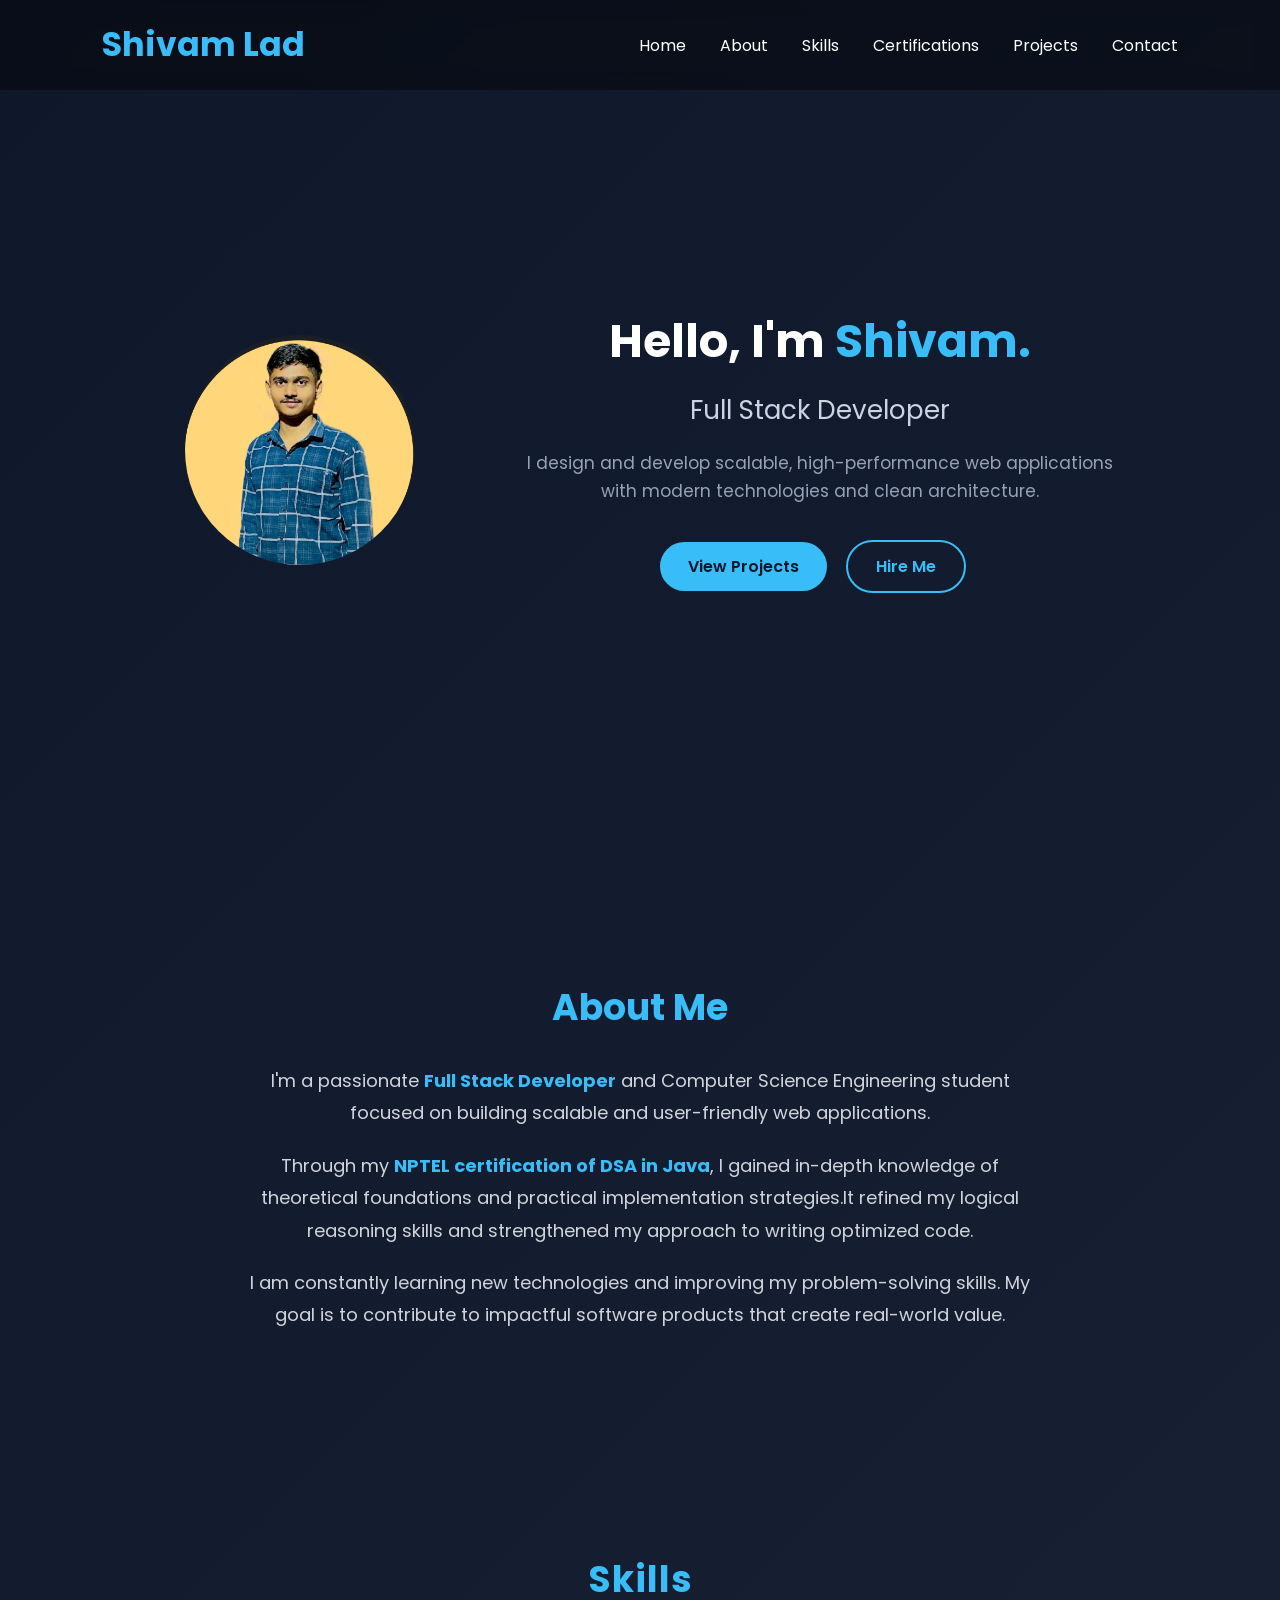
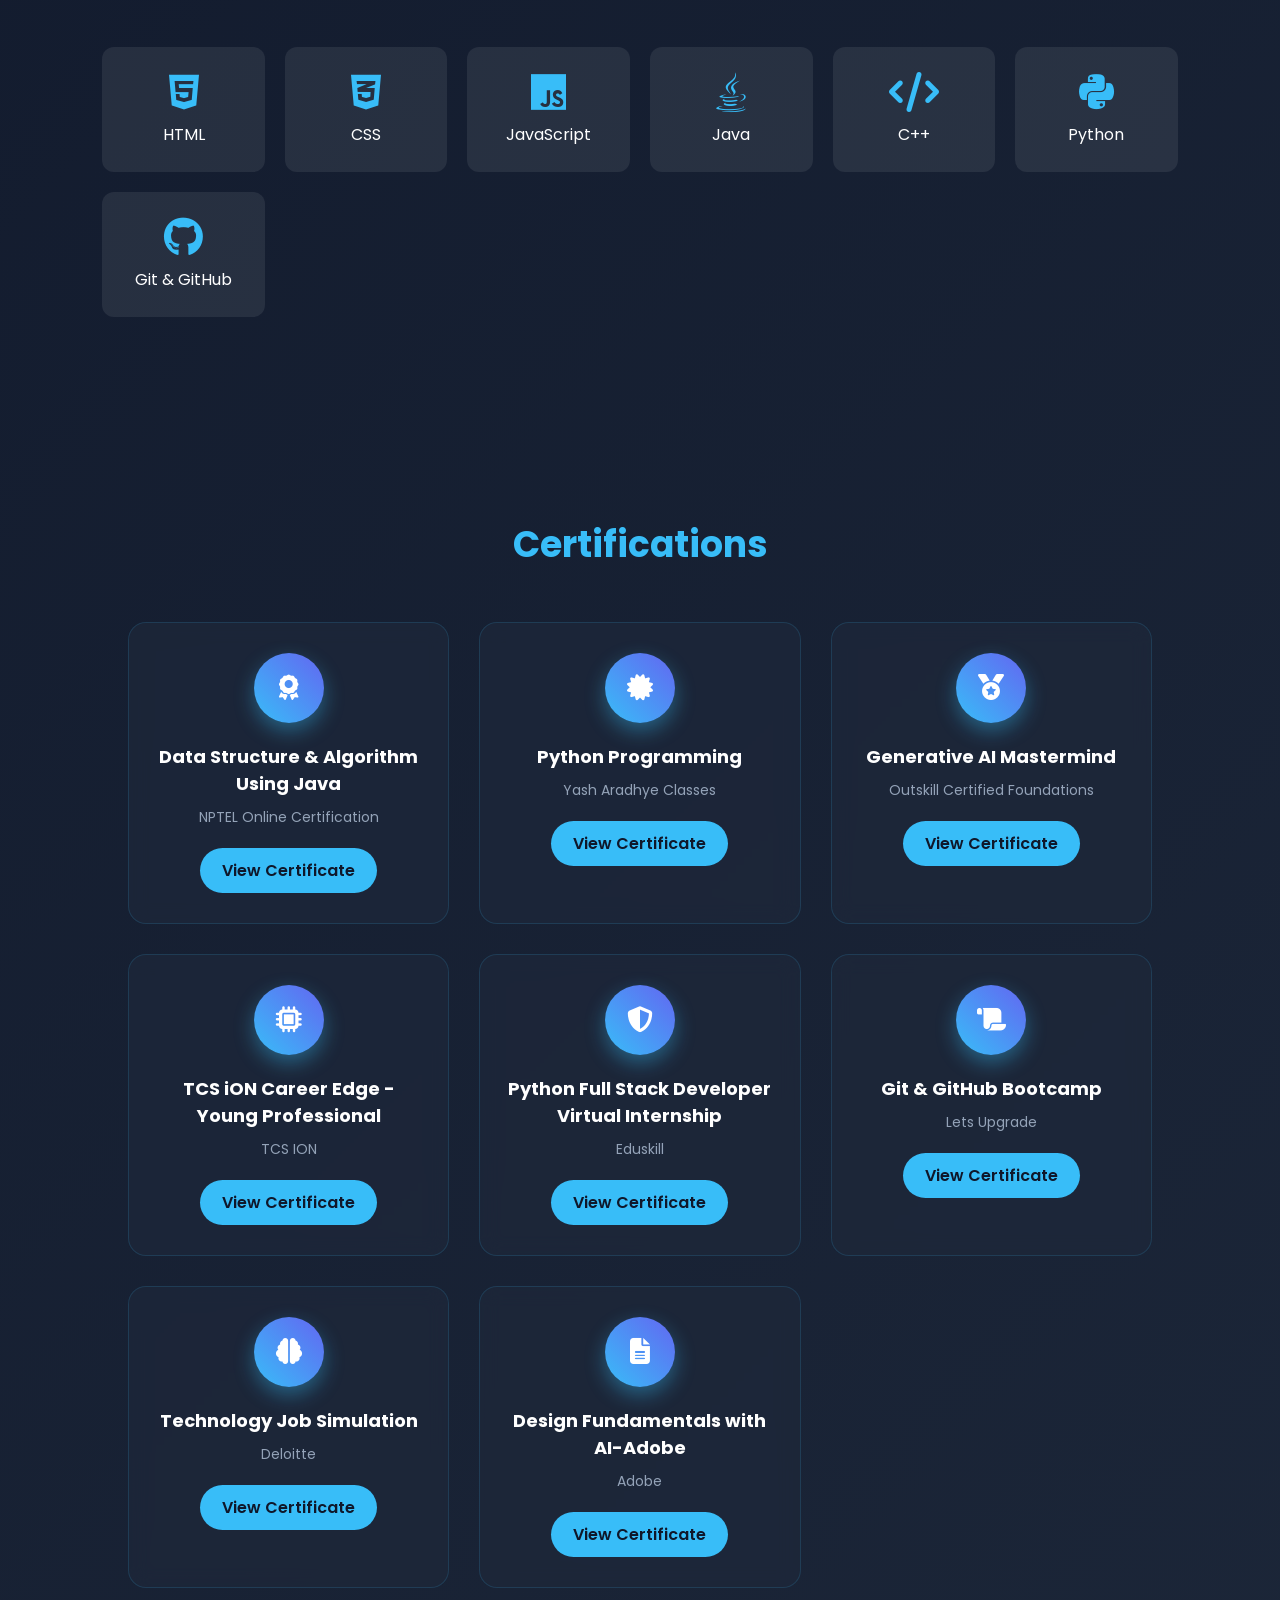
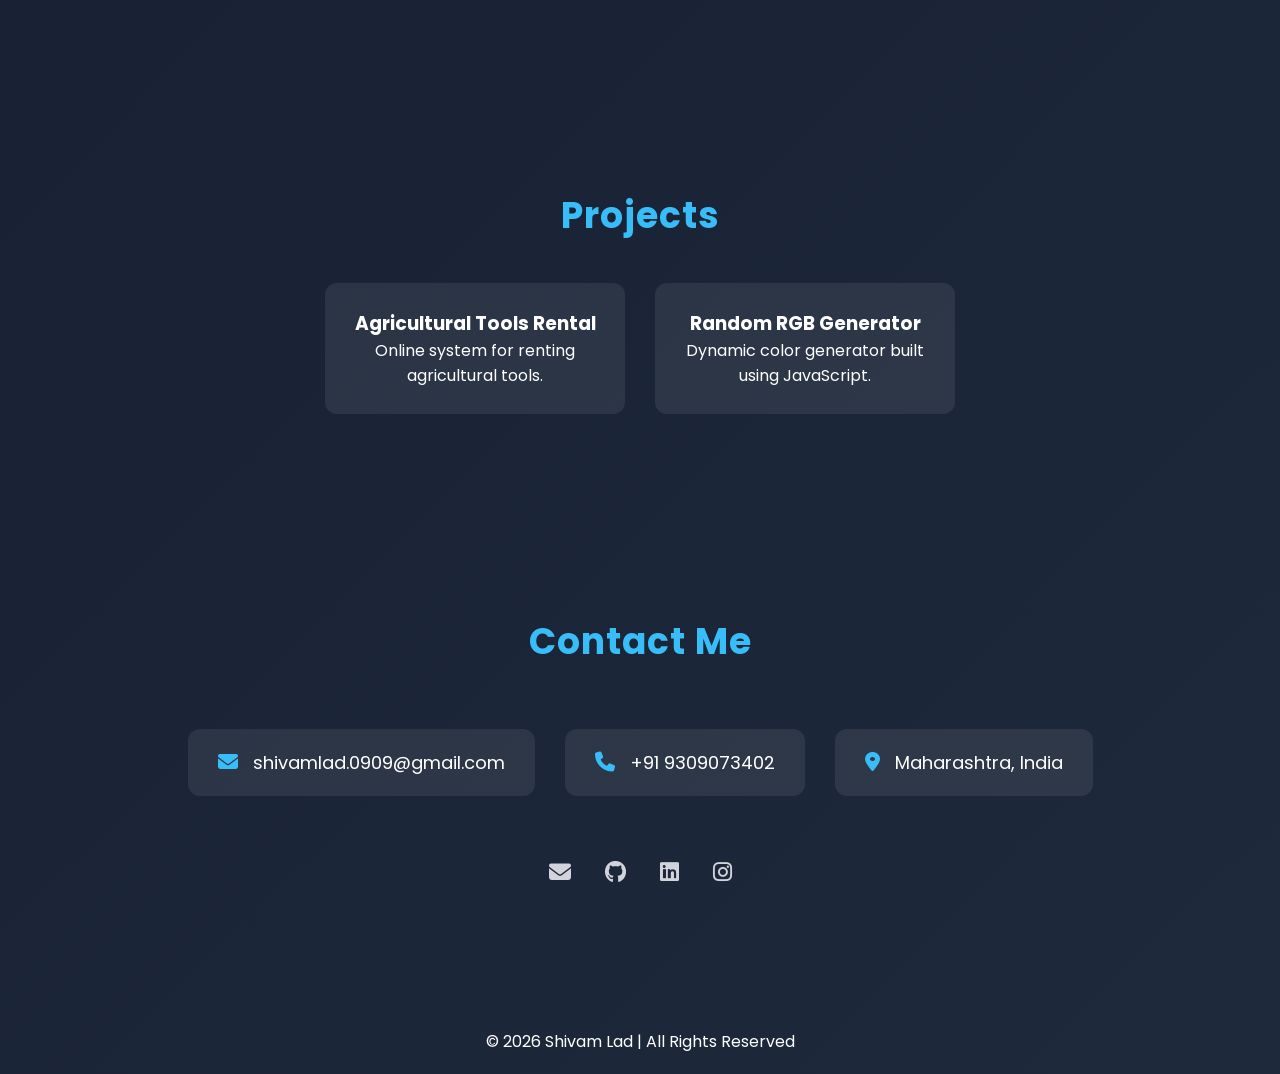
==== index.html @ 7affb445 "Initial commit" ====
<!DOCTYPE html>
<html lang="en">

<head>
    <meta charset="UTF-8">
    <meta name="viewport" content="width=device-width, initial-scale=1.0">
    <title>Shivam Lad | Portfolio</title>

    <link href="https://fonts.googleapis.com/css2?family=Poppins:wght@300;400;600;700&display=swap" rel="stylesheet">
    <link rel="stylesheet" href="https://cdnjs.cloudflare.com/ajax/libs/font-awesome/6.5.0/css/all.min.css">

    <link rel="stylesheet" href="style.css">
</head>

<body>

    <header>
        <div class="logo">
            <h2>Shivam Lad</h2>
        </div>
        <nav>
            <a href="#home">Home</a>
            <a href="#about">About</a>
            <a href="#skills">Skills</a>
            <a href="#certifications">Certifications</a>
            <a href="#projects">Projects</a>
            <a href="#contact">Contact</a>
        </nav>
    </header>

    <section id="home" class="hero">
        <div class="hero-container">
    
            <!-- Profile Image with Glow -->
            <div class="profile-wrapper">
                <div class="profile-glow"></div>
                <img src="profile.png" alt="Shivam Lad" class="profile-img">
            </div>
    
            <!-- Hero Content -->
            <div class="hero-content">
                <h1>Hello, I'm <span>Shivam.</span></h1>
                <h2>Full Stack Developer</h2>
    
                <p>
                    I design and develop scalable, high-performance web applications 
                    with modern technologies and clean architecture.
                </p>
    
                <div class="hero-buttons">
                    <a href="#projects" class="btn primary-btn">View Projects</a>
                    <a href="#contact" class="btn secondary-btn">Hire Me</a>
                </div>
            </div>
    
        </div>
    </section>
    
    

    <section id="about">
        <h2>About Me</h2>
        <div class="about-content">
            <p>
                I'm a passionate <strong>Full Stack Developer</strong> and Computer Science Engineering student 
                focused on building scalable and user-friendly web applications.
            </p>
    
            <p>
                Through my <strong>NPTEL certification of DSA in Java</strong>, I gained in-depth knowledge of theoretical foundations 
                and practical implementation strategies.It refined my logical reasoning skills and strengthened my approach to writing
                optimized code.
            </p>
    
            <p>
                I am constantly learning new technologies and improving my problem-solving skills.
                My goal is to contribute to impactful software products that create real-world value.
            </p>
        </div>
    </section>
    

    <section id="skills">
        <h2>Skills</h2>
        <div class="skills-container">
            <div class="skill"><i class="fa-brands fa-html5"></i><p>HTML</p></div>
            <div class="skill"><i class="fa-brands fa-css3-alt"></i><p>CSS</p></div>
            <div class="skill"><i class="fa-brands fa-js"></i><p>JavaScript</p></div>
            <div class="skill"><i class="fa-brands fa-java"></i><p>Java</p></div>
            <div class="skill"><i class="fa-solid fa-code"></i><p>C++</p></div>
            <div class="skill"><i class="fa-brands fa-python"></i><p>Python</p></div>
            <div class="skill"><i class="fa-brands fa-github"></i><p>Git & GitHub</p></div>
        </div>
    </section>

    <section id="certifications">
        <h2>Certifications</h2>
        <div class="cert-container">
            <div class="cert-card">
                <div class="cert-badge"><i class="fa-solid fa-award"></i></div>
                <h3>Data Structure & Algorithm Using Java</h3>
                <p>NPTEL Online Certification</p>
                <a href="https://drive.google.com/file/d/1QHMXnvVZQ4LGbUD6q4er8Naf2MX8UFVH/view?usp=drivesdk" class="view-btn">View Certificate</a>
            </div>
            <div class="cert-card">
                <div class="cert-badge"><i class="fa-solid fa-certificate"></i></div>
                <h3>Python Programming</h3>
                <p>Yash Aradhye Classes</p>
                <a href="https://drive.google.com/file/d/1DhmcYU5-3NGQQFNRcBGR-1lD0_lcbeLn/view?usp=drivesdk" class="view-btn">View Certificate</a>
            </div>
            <div class="cert-card">
                <div class="cert-badge"><i class="fa-solid fa-medal"></i></div>
                <h3>Generative AI Mastermind</h3>
                <p>Outskill Certified Foundations</p>
                <a href="https://drive.google.com/file/d/1zxTM8p_cT9Gzij1sh0hde1NgcYgFzcb7/view?usp=drivesdk" class="view-btn">View Certificate</a>
            </div>
            <div class="cert-card">
                <div class="cert-badge"><i class="fa-solid fa-microchip"></i></div>
                <h3>TCS iON Career Edge - Young Professional</h3>
                <p>TCS ION</p>
                <a href="https://drive.google.com/file/d/1zjnROnEFUOLYUT4yQsLdZ2jmYANauZoC/view?usp=drivesdk" class="view-btn">View Certificate</a>
            </div>
            <div class="cert-card">
                <div class="cert-badge"><i class="fa-solid fa-shield-halved"></i></div>
                <h3>Python Full Stack Developer Virtual Internship</h3>
                <p>Eduskill</p>
                <a href="https://drive.google.com/file/d/1FdU-g4VtbE7FSxalaDwRCckDnxq20De4/view?usp=drivesdk" class="view-btn">View Certificate</a>
            </div>

            <div class="cert-card">
                <div class="cert-badge"><i class="fa-solid fa-scroll"></i></div>
                <h3>Git & GitHub Bootcamp</h3>
                <p>Lets Upgrade</p>
                <a href="https://drive.google.com/file/d/16zImmY3hYq6UNy5cYCoW8lWhIiiNtcbC/view" class="view-btn">View Certificate</a>
            </div>

            <div class="cert-card">
                <div class="cert-badge"><i class="fa-solid fa-brain"></i></div>
                <h3>Technology Job Simulation</h3>
                <p>Deloitte</p>
                <a href="https://forage-uploads-prod.s3.amazonaws.com/completion-certificates/9PBTqmSxAf6zZTseP/udmxiyHeqYQLkTPvf_9PBTqmSxAf6zZTseP_uTSA2CemdxDFRn2eg_1752124981898_completion_certificate.pdf" class="view-btn">View Certificate</a>
            </div>

            <div class="cert-card">
                <div class="cert-badge"><i class="fa-solid fa-file-lines"></i></div>
                <h3>Design Fundamentals with AI-Adobe</h3>
                <p>Adobe</p>
                <a href="https://drive.google.com/file/d/19Eizag6QE17hX5Q6ssM1-vZcXwmrc7K0/view" class="view-btn">View Certificate</a>
            </div>
        </div>
    </section>

    <section id="projects">
        <h2>Projects</h2>
    
        <div class="project-container">
    
            <a href="agriculture-project.html" class="project-badge">
                <div class="project-card">
                    <h3>Agricultural Tools Rental</h3>
                    <p>Online system for renting agricultural tools.</p>
                </div>
            </a>
    
            <a href="rgb-project.html" class="project-badge">
                <div class="project-card">
                    <h3>Random RGB Generator</h3>
                    <p>Dynamic color generator built using JavaScript.</p>
                </div>
            </a>
    
        </div>
    </section>
    

    <section id="contact">
        <h2>Contact Me</h2>
        <div class="contact-box">
            <div><i class="fa-solid fa-envelope"></i> shivamlad.0909@gmail.com</div>
            <div><i class="fa-solid fa-phone"></i> +91 9309073402</div>
            <div><i class="fa-solid fa-location-dot"></i> Maharashtra, India</div>
        </div>
        <div class="contact-social">
            <a href="https://mail.google.com/mail/?view=cm&fs=1&to=shivamlad@gmail.com" target="_blank"><i class="fa-solid fa-envelope"></i></a>
            <a href="https://github.com/Shivamlad5457" target="_blank"><i class="fa-brands fa-github"></i></a>
            <a href="https://www.linkedin.com/in/shivam-lad-998b972ba/" target="_blank"><i class="fa-brands fa-linkedin"></i></a>
            <a href="#"><i class="fa-brands fa-instagram"></i></a>
        </div>
    </section>

    <footer>
        © 2026 Shivam Lad | All Rights Reserved
    </footer>

</body>
</html>
---- style.css ----
*{
margin:0;
padding:0;
box-sizing:border-box;
font-family:'Poppins',sans-serif;
scroll-behavior:smooth;
}

body{
background:linear-gradient(135deg,#0f172a,#1e293b);
color:white;
}

/* Navbar */
header{
position:fixed;
width:100%;
display:flex;
justify-content:space-between;
align-items:center;
padding:20px 8%;
background:rgba(0,0,0,0.4);
backdrop-filter:blur(10px);
z-index:1000;
}

.logo{
color:#38bdf8;
font-weight:700;
font-size:22px;
}

header nav a{
color:white;
text-decoration:none;
margin-left:30px;
position:relative;
transition:0.3s;
}

header nav a::after{
content:'';
position:absolute;
width:0%;
height:2px;
background:#38bdf8;
left:0;
bottom:-5px;
transition:0.4s;
}

header nav a:hover::after{
width:100%;
}

/* Sections */
section{
padding:120px 8%;
text-align:center;
}



/* ================= HERO SECTION ================= */

.hero {
    min-height: 100vh;
    //background: linear-gradient(135deg, #0f172a, #1e293b);
    display: flex;
    align-items: center;
    justify-content: center;
    padding: 0 10%;
}

.hero-container {
    display: flex;
    align-items: center;
    justify-content: space-between;
    gap: 80px;
    flex-wrap: wrap;
}

/* ================= PROFILE IMAGE PREMIUM ================= */

.profile-wrapper {
    position: relative;
    width: 280px;
    height: 280px;
    display: flex;
    align-items: center;
    justify-content: center;
    animation: floatImage 5s ease-in-out infinite;
}

/* Profile Image */
.profile-img {
    width: 230px;
    height: 230px;
    border-radius: 50%;
    object-fit: cover;
    z-index: 2;
    //border: 6px solid #0f172a;
    //box-shadow: 0 15px 40px rgba(0, 0, 0, 0.5);
    transition: 0.4s ease;
}

/* Hover Zoom Effect */
.profile-img:hover {
    transform: scale(1.08);
}

/* Rotating Gradient Ring */
.profile-glow {
    position: absolute;
    width: 280px;
    height: 280px;
    border-radius: 50%;
    //background: linear-gradient(
        45deg,
        #38bdf8,
        #6366f1,
        #0ea5e9,
        #38bdf8
    );
    background-size: 400% 400%;
    animation: rotateGlow 6s linear infinite, pulseGlow 3s ease-in-out infinite;
    filter: blur(18px);
    z-index: 1;
}

/* Floating Animation */
@keyframes floatImage {
    0% {
        transform: translateY(0px);
    }
    50% {
        transform: translateY(-18px);
    }
    100% {
        transform: translateY(0px);
    }
}

/* Rotating Glow */
@keyframes rotateGlow {
    0% {
        transform: rotate(0deg);
    }
    100% {
        transform: rotate(360deg);
    }
}

/* Glow Pulse Effect */
@keyframes pulseGlow {
    0%, 100% {
        opacity: 0.8;
        filter: blur(18px);
    }
    50% {
        opacity: 1;
        filter: blur(25px);
    }
}

/* Rotation Animation */
@keyframes rotateGlow {
    0% { transform: rotate(0deg); }
    100% { transform: rotate(360deg); }
}

/* ================= HERO TEXT ================= */

.hero-content {
    max-width: 600px;
}

.hero h1 {
    font-size: 46px;
    margin-bottom: 15px;
}

.hero h1 span {
    color: #38bdf8;
}

.hero h2 {
    font-size: 26px;
    font-weight: 400;
    margin-bottom: 20px;
    color: #cbd5e1;
}

.hero p {
    font-size: 17px;
    margin-bottom: 35px;
    color: #94a3b8;
    line-height: 1.6;
}

/* ================= BUTTONS ================= */

.btn {
    padding: 12px 28px;
    border-radius: 30px;
    text-decoration: none;
    font-weight: 600;
    margin-right: 15px;
    transition: 0.3s ease;
    display: inline-block;
}

.primary-btn {
    background: #38bdf8;
    color: #0f172a;
}

.primary-btn:hover {
    background: #0ea5e9;
    transform: translateY(-5px);
}

.secondary-btn {
    border: 2px solid #38bdf8;
    color: #38bdf8;
}

.secondary-btn:hover {
    background: #38bdf8;
    color: #0f172a;
    transform: translateY(-5px);
}

/* ================= RESPONSIVE ================= */

@media (max-width: 900px) {
    .hero-container {
        flex-direction: column;
        text-align: center;
    }

    .hero-buttons {
        display: flex;
        justify-content: center;
        flex-wrap: wrap;
        gap: 15px;
    }
}



/* Social Icons */
.social-icons{
margin-top:20px;
}

.social-icons a{
display:inline-flex;
justify-content:center;
align-items:center;
width:45px;
height:45px;
border-radius:50%;
background:rgba(255,255,255,0.08);
margin:0 8px;
font-size:20px;
color:white;
transition:0.4s;
}

.social-icons a:hover{
background:#38bdf8;
color:black;
transform:translateY(-8px) scale(1.1);
box-shadow:10 10 25px black;
}

/* Skills */
.skills-container{
display:grid;
grid-template-columns:repeat(auto-fit,minmax(150px,1fr));
gap:20px;
margin-top:40px;
}

.skill{
padding:25px;
background:rgba(255,255,255,0.08);
border-radius:12px;
transition:0.4s;
display:flex;
flex-direction:column;
align-items:center;
gap:10px;
}

.skill i{
font-size:40px;
color:#38bdf8;
transition:0.4s;
}

.skill:hover{
background:#38bdf8;
color:black;
transform:translateY(-8px);
box-shadow:0 0 20px #38bdf8;
}

#skills h2 {
    font-size: 36px;
    margin-bottom: 40px;
    color: #38bdf8;
    letter-spacing: 1px;
}

.skill:hover i{
color:black;
}

/* ================= CERTIFICATIONS SECTION ================= */

#certifications {
    padding: 80px 10%;
    //background: linear-gradient(135deg, #0f172a, #1e293b);
    text-align: center;
}

#certifications h2 {
    font-size: 36px;
    margin-bottom: 50px;
    color: #38bdf8;
}

/* Container Grid */
.cert-container {
    display: grid;
    grid-template-columns: repeat(auto-fit, minmax(280px, 1fr));
    gap: 30px;
}

/* Certificate Card */
.cert-card {
    background: rgba(30, 41, 59, 0.7);
    padding: 30px 25px;
    border-radius: 18px;
    backdrop-filter: blur(10px);
    border: 1px solid rgba(56, 189, 248, 0.15);
    transition: 0.4s ease;
    position: relative;
    overflow: hidden;
}

/* Hover Effect */
.cert-card:hover {
    transform: translateY(-12px);
    box-shadow: 0 20px 40px rgba(56, 189, 248, 0.25);
    //border-color: #38bdf8;
}

/* Badge Icon */
.cert-badge {
    width: 70px;
    height: 70px;
    margin: 0 auto 20px auto;
    border-radius: 50%;
    background: linear-gradient(45deg, #38bdf8, #6366f1);
    display: flex;
    align-items: center;
    justify-content: center;
    font-size: 26px;
    color: white;
    box-shadow: 0 8px 20px rgba(56, 189, 248, 0.4);
}

/* Title */
.cert-card h3 {
    font-size: 18px;
    margin-bottom: 10px;
    color: #ffffff;
}

/* Subtitle */
.cert-card p {
    font-size: 14px;
    color: #94a3b8;
    margin-bottom: 20px;
}

/* View Button */
.view-btn {
    display: inline-block;
    padding: 10px 22px;
    border-radius: 25px;
    background: #38bdf8;
    color: #0f172a;
    text-decoration: none;
    font-weight: 600;
    transition: 0.3s ease;
}

/* Button Hover */
.view-btn:hover {
    background: #0ea5e9;
    transform: scale(1.08);
}

/* Responsive */
@media (max-width: 600px) {
    #certifications {
        padding: 60px 5%;
    }
}







/* Projects */
.project-container{
display:grid;
grid-template-columns:repeat(auto-fit,minmax(250px,1fr));
gap:30px;
margin-top:40px;
}

.project-link{
text-decoration:none;
color:inherit;
cursor:pointer;
display:block;
}

#projects h2 {
    font-size: 36px;
    margin-bottom: 40px;
    color: #38bdf8;
    letter-spacing: 1px;
}

.project-card{
padding:25px;
background:rgba(255,255,255,0.08);
border-radius:15px;
transition:0.4s ease;
}

.project-link:hover .project-card{
transform:translateY(-12px) scale(1.03);
box-shadow:0 0 35px #38bdf8;
}










/* PROJECT BADGES */
.project-container {
    display: flex;
    gap: 30px;
    flex-wrap: wrap;
    justify-content: center;
}

.project-badge {
    text-decoration: none;
    color: inherit;
    cursor: pointer;
}

.project-card {
    //background: #1a1a1a;
    padding: 25px;
    border-radius: 12px;
    width: 300px;
    transition: 0.3s ease;
    border: 1px solid transparent;
}

/* Hover Effect */
.project-card:hover {
    transform: translateY(-10px);
    border: 1px solid #00adb5;
    box-shadow: 0 10px 25px rgba(0, 173, 181, 0.3);
}





#about {
   // background: #111827;
    padding: 80px 10%;
    text-align: center;
}

#about h2 {
    font-size: 36px;
    margin-bottom: 30px;
    color: #38bdf8;
}

.about-content {
    max-width: 800px;
    margin: auto;
}

.about-content p {
    font-size: 18px;
    line-height: 1.8;
    margin-bottom: 20px;
    color: #d1d5db;
}

.about-content strong {
    color: #38bdf8;
}





/* ================= CONTACT SECTION ================= */

#contact {
   // background: #0f172a;
    padding: 80px 10%;
    text-align: center;
}

#contact h2 {
    font-size: 36px;
    margin-bottom: 40px;
    color: #38bdf8;
    letter-spacing: 1px;
}

/* Contact Info Box */
/* .contact-box {
    max-width: 600px;
    margin: auto;
    background: #1e293b;
    padding: 30px;
    border-radius: 15px;
    box-shadow: 0 0 25px rgba(56, 189, 248, 0.15);
} */

.contact-box div {
    font-size: 18px;
   // color: #d1d5db;
    margin: 20px 0;
    display: flex;
    align-items: center;
    justify-content: center;
    gap: 15px;
    transition: 0.3s ease;
    //cursor: pointer;
}

/* Hover effect on each contact item
.contact-box div:hover {
    //color: #38bdf8;
    transform: translateX(8px);
} */

/* Icons inside contact */
.contact-box i {
    font-size: 20px;
    color: #38bdf8;
}

/* Social Icons Section */
.contact-social {
    margin-top: 40px;
}

.contact-social a {
    color: #d1d5db;
    font-size: 22px;
    margin: 0 15px;
    display: inline-block;
    transition: 0.3s ease;
}

/* Social hover effect */
.contact-social a:hover {
    color: #38bdf8;
    transform: translateY(-6px) scale(1.2);
}


/* Contact */
.contact-box{
    display:flex;
    justify-content:center;
    gap:30px;
    flex-wrap:wrap;
    margin-top:40px;
    }
    
    .contact-box div{
    background:rgba(255,255,255,0.08);
    padding:20px 30px;
    border-radius:12px;
    transition:0.4s;
    }
    
    .contact-box div:hover{
    //background:#38bdf8;
    //color:black;
    transform:translateY(-8px);
    box-shadow:0 0 20px #38bdf8;
    }
    
    footer{
    padding:20px;
    text-align:center;
    margin-top:40px;
    }
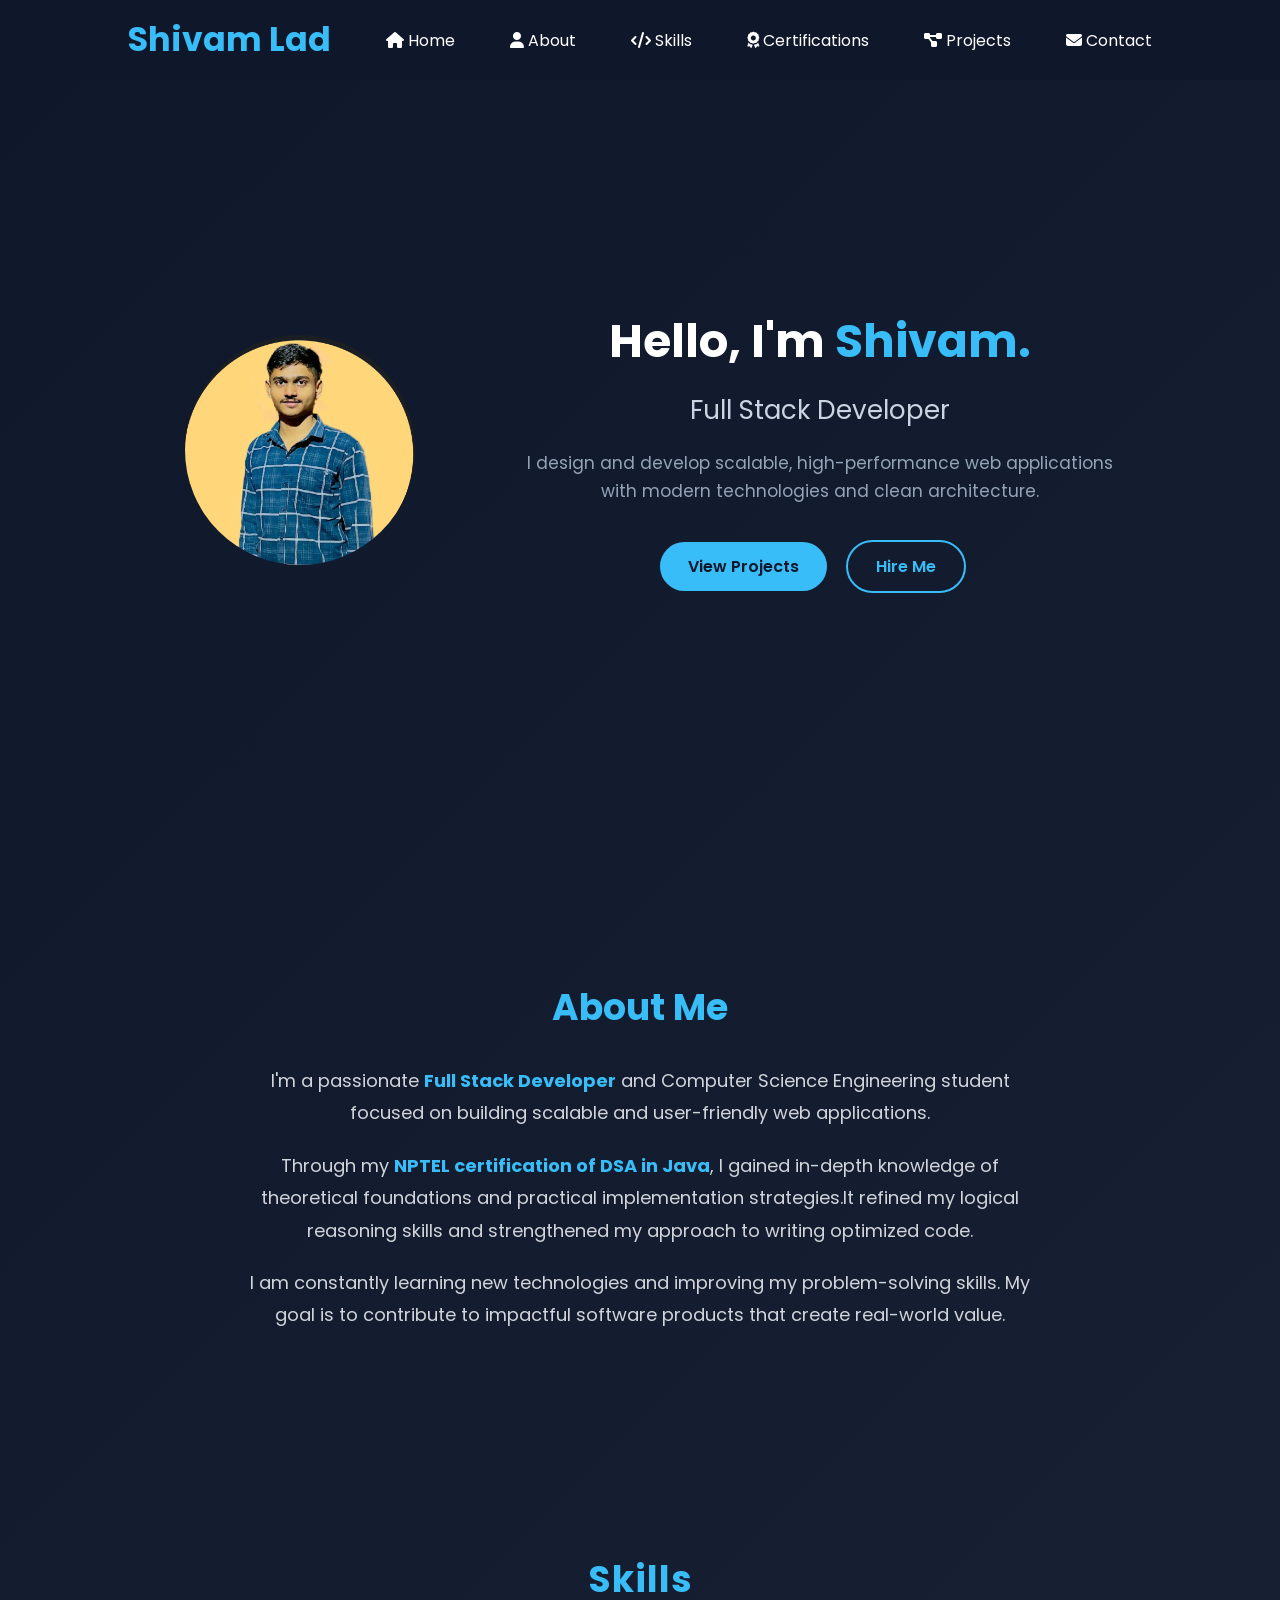
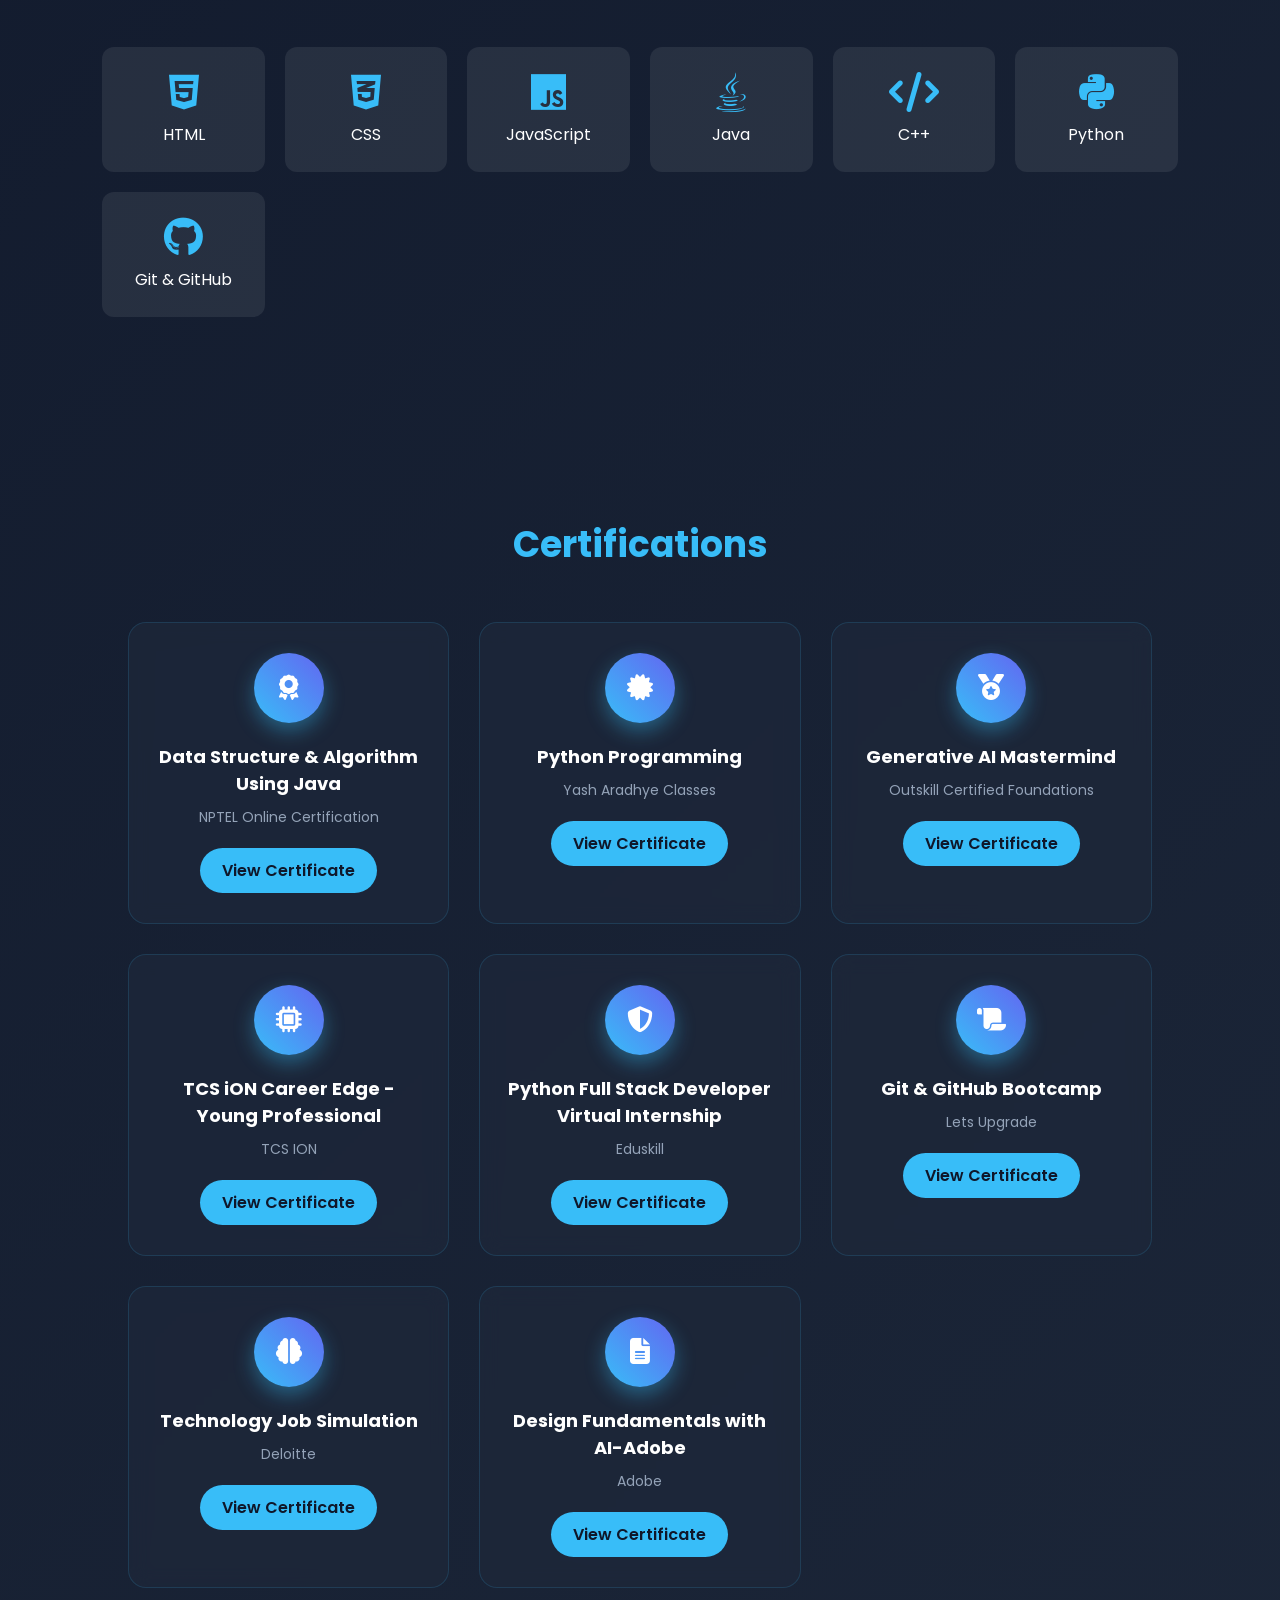
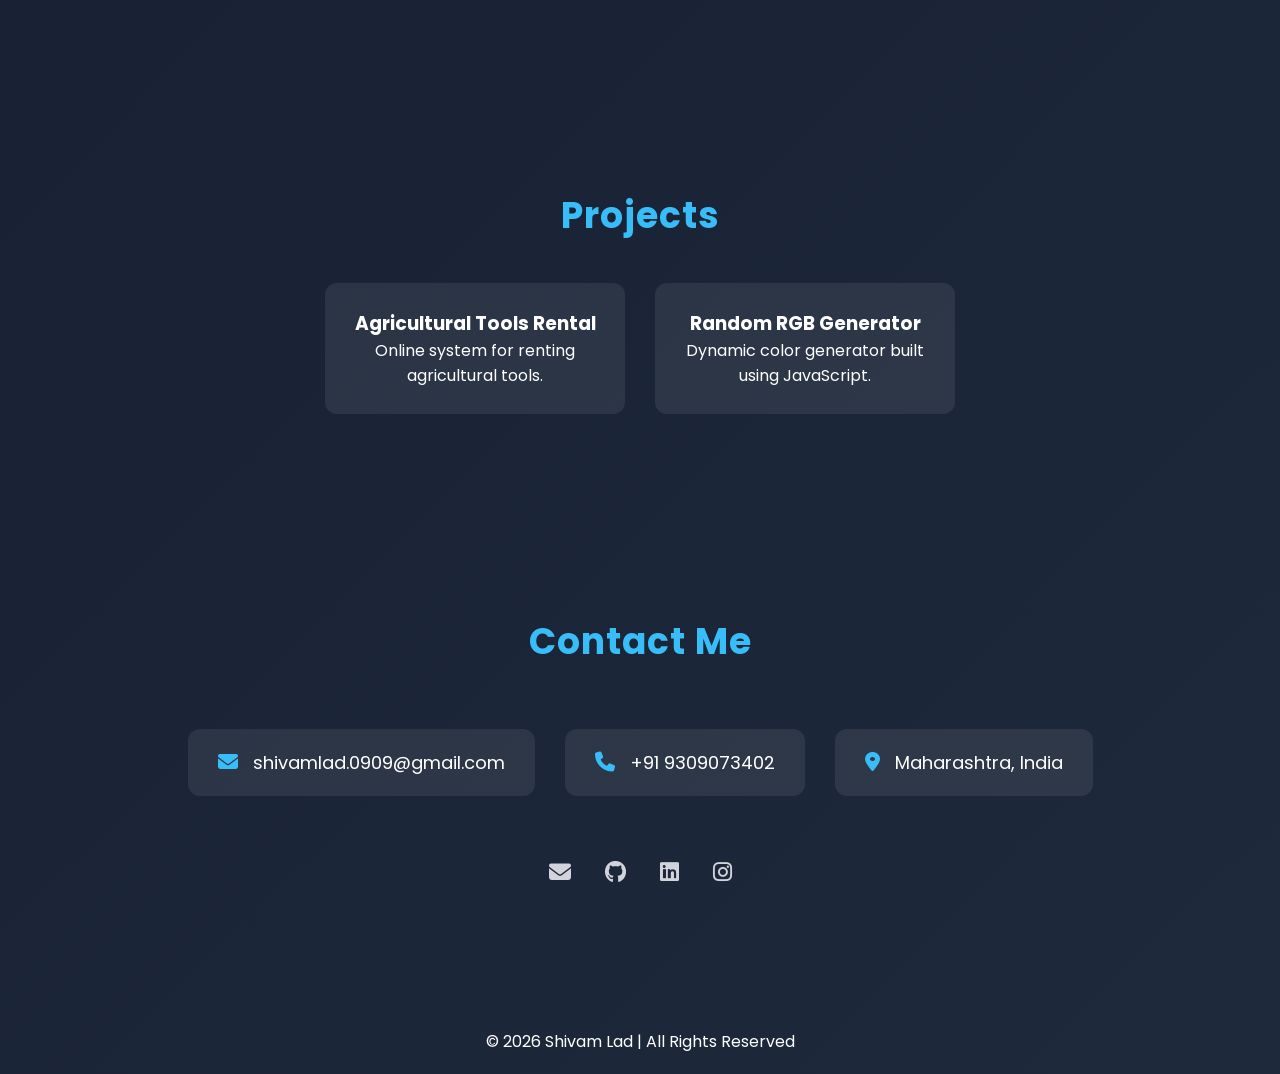
==== commit e537eb62: "Change mobile responsive navbar" ====
--- a/index.html
+++ b/index.html
@@ -18,15 +18,23 @@
         <div class="logo">
             <h2>Shivam Lad</h2>
         </div>
-        <nav>
-            <a href="#home">Home</a>
-            <a href="#about">About</a>
-            <a href="#skills">Skills</a>
-            <a href="#certifications">Certifications</a>
-            <a href="#projects">Projects</a>
-            <a href="#contact">Contact</a>
+    
+        <!-- Hamburger Button -->
+        <div class="menu-toggle" id="menu-toggle">
+            <i class="fa-solid fa-bars"></i>
+        </div>
+    
+        <nav id="navbar">
+            <a href="#home"><i class="fa-solid fa-house"></i> Home</a>
+            <a href="#about"><i class="fa-solid fa-user"></i> About</a>
+            <a href="#skills"><i class="fa-solid fa-code"></i> Skills</a>
+            <a href="#certifications"><i class="fa-solid fa-award"></i> Certifications</a>
+            <a href="#projects"><i class="fa-solid fa-diagram-project"></i> Projects</a>
+            <a href="#contact"><i class="fa-solid fa-envelope"></i> Contact</a>
         </nav>
+        
     </header>
+    
 
     <section id="home" class="hero">
         <div class="hero-container">
@@ -192,5 +200,18 @@
         © 2026 Shivam Lad | All Rights Reserved
     </footer>
 
+
+
+
+
+    <script>
+        const toggle = document.getElementById("menu-toggle");
+        const navbar = document.getElementById("navbar");
+    
+        toggle.addEventListener("click", () => {
+            navbar.classList.toggle("active");
+        });
+    </script>
+    
 </body>
 </html>
--- a/style.css
+++ b/style.css
@@ -52,6 +52,123 @@
 header nav a:hover::after{
 width:100%;
 }
+
+
+/* ================= HEADER ================= */
+
+header {
+    width: 100%;
+    padding: 15px 10%;
+    background: #0f172a;
+    display: flex;
+    justify-content: space-between;
+    align-items: center;
+    position: fixed;
+    top: 0;
+    left: 0;
+    z-index: 1000;
+}
+
+.logo h2 {
+    color: #38bdf8;
+}
+
+/* Nav Links Desktop */
+nav {
+    display: flex;
+    gap: 25px;
+}
+
+nav a {
+    text-decoration: none;
+    color: #e2e8f0;
+    transition: 0.3s ease;
+}
+
+nav a:hover {
+    color: #38bdf8;
+}
+
+/* Hamburger hidden on desktop */
+.menu-toggle {
+    display: none;
+    font-size: 24px;
+    color: #38bdf8;
+    cursor: pointer;
+}
+
+/* ================= MOBILE ================= */
+
+@media (max-width: 768px) {
+
+    .menu-toggle {
+        display: block;
+    }
+
+    nav {
+        position: absolute;
+        top: 60px;
+        right: 0;
+        width: 100%;
+        background: #1e293b;
+        flex-direction: column;
+        align-items: center;
+        padding: 20px 0;
+        display: none;
+    }
+
+    nav.active {
+        display: flex;
+    }
+
+    nav a {
+        padding: 12px 0;
+        width: 100%;
+        text-align: center;
+        border-bottom: 1px solid rgba(255,255,255,0.1);
+    }
+}
+@media (max-width: 768px) {
+
+    nav {
+        position: absolute;
+        top: 60px;
+        right: 0;
+        width: 100%;
+        background: #1e293b;
+        flex-direction: column;
+        align-items: flex-start;
+        padding: 20px;
+        display: none;
+    }
+
+    nav.active {
+        display: flex;
+    }
+
+    nav a {
+        width: 100%;
+        padding: 12px 10px;
+        display: flex;
+        align-items: center;
+        gap: 12px;
+        font-size: 16px;
+        border-radius: 8px;
+        transition: 0.3s ease;
+    }
+
+    nav a i {
+        color: #38bdf8;
+        font-size: 18px;
+    }
+
+    nav a:hover {
+        background: rgba(56, 189, 248, 0.15);
+        transform: translateX(5px);
+    }
+}
+
+
 
 /* Sections */
 section{
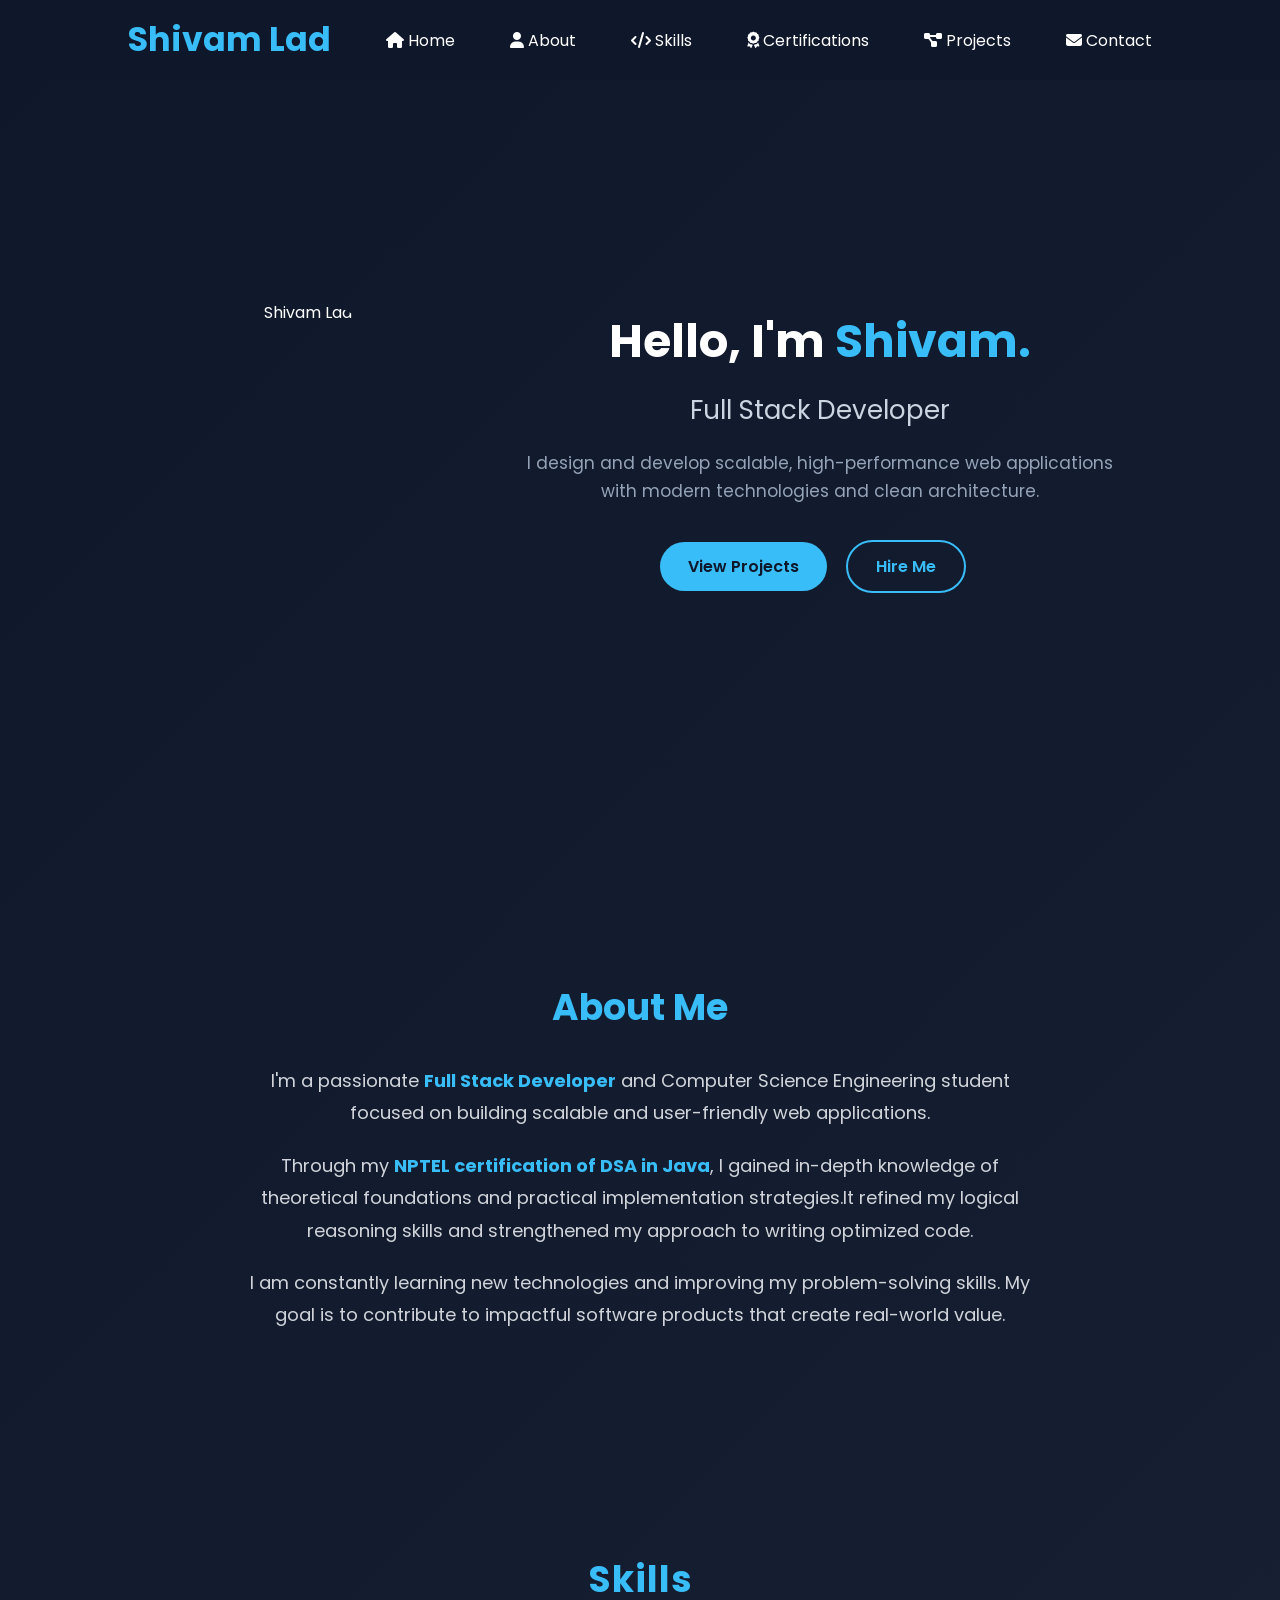
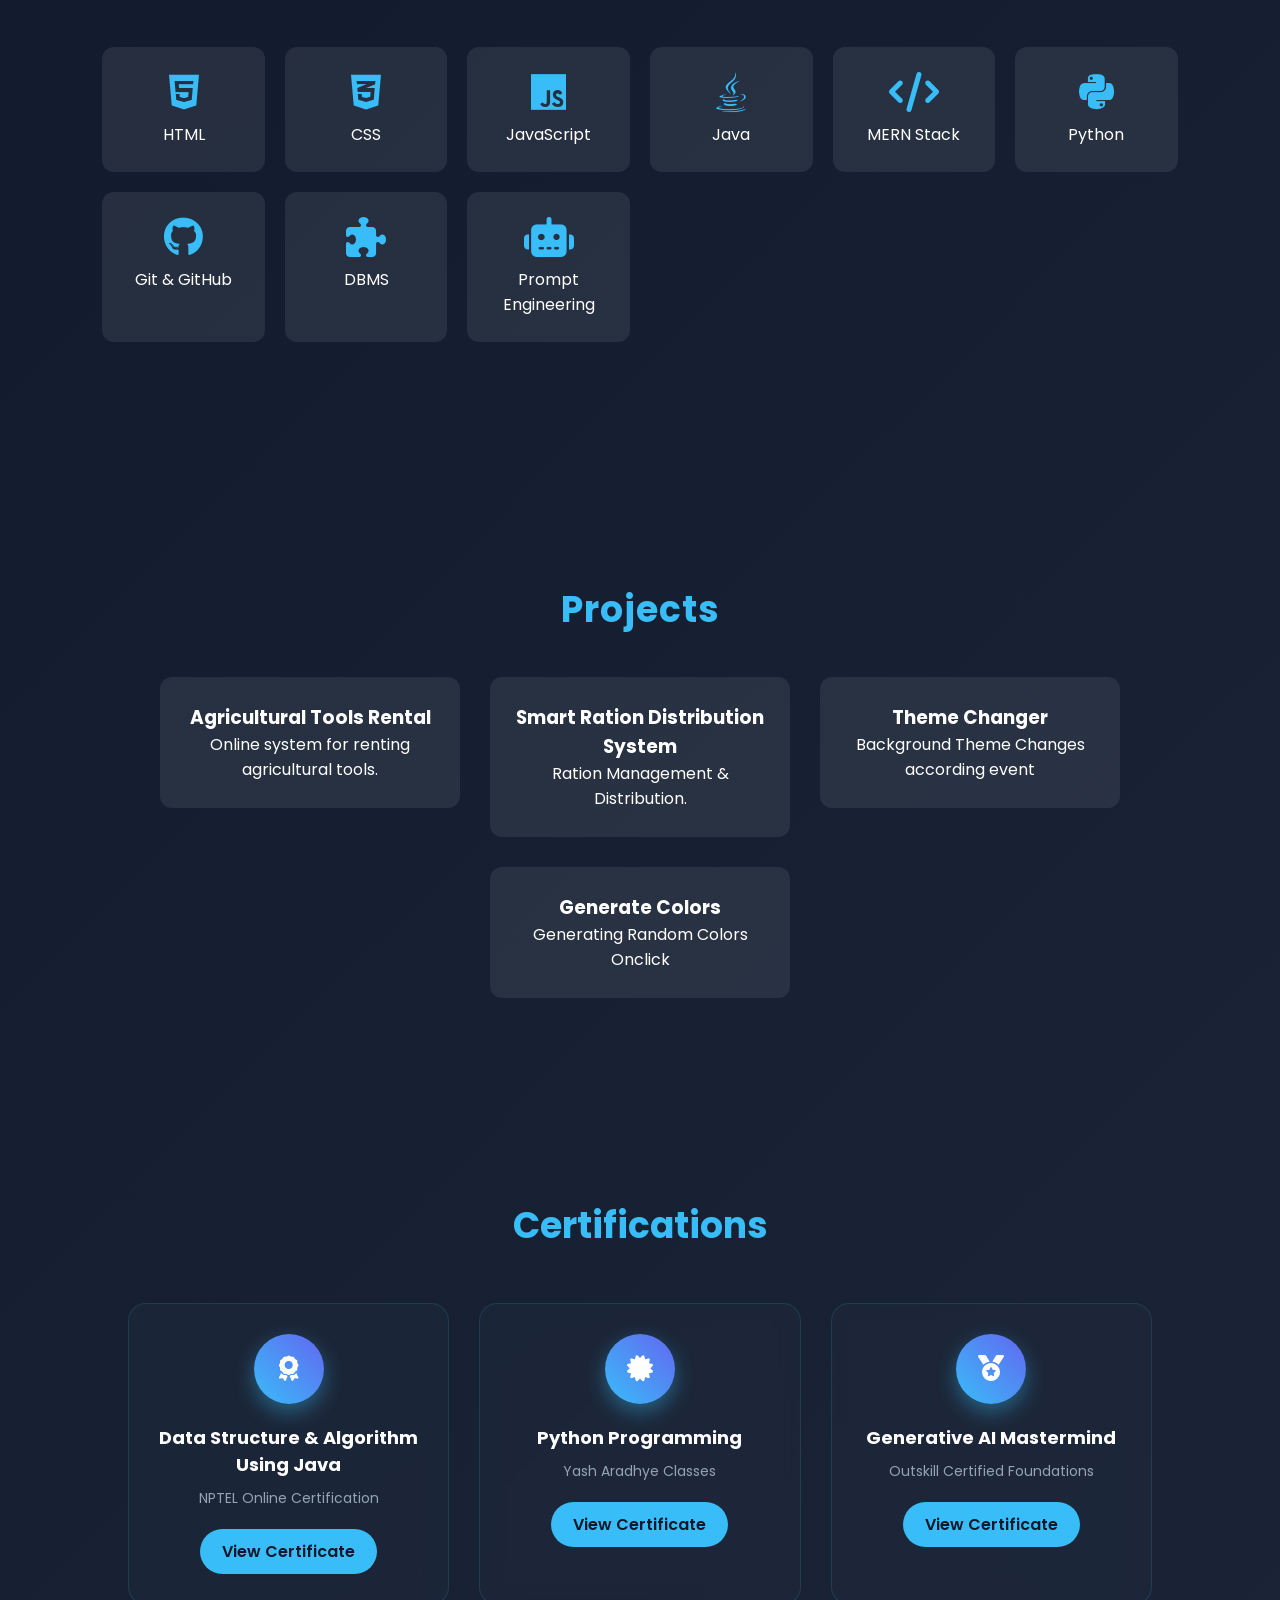
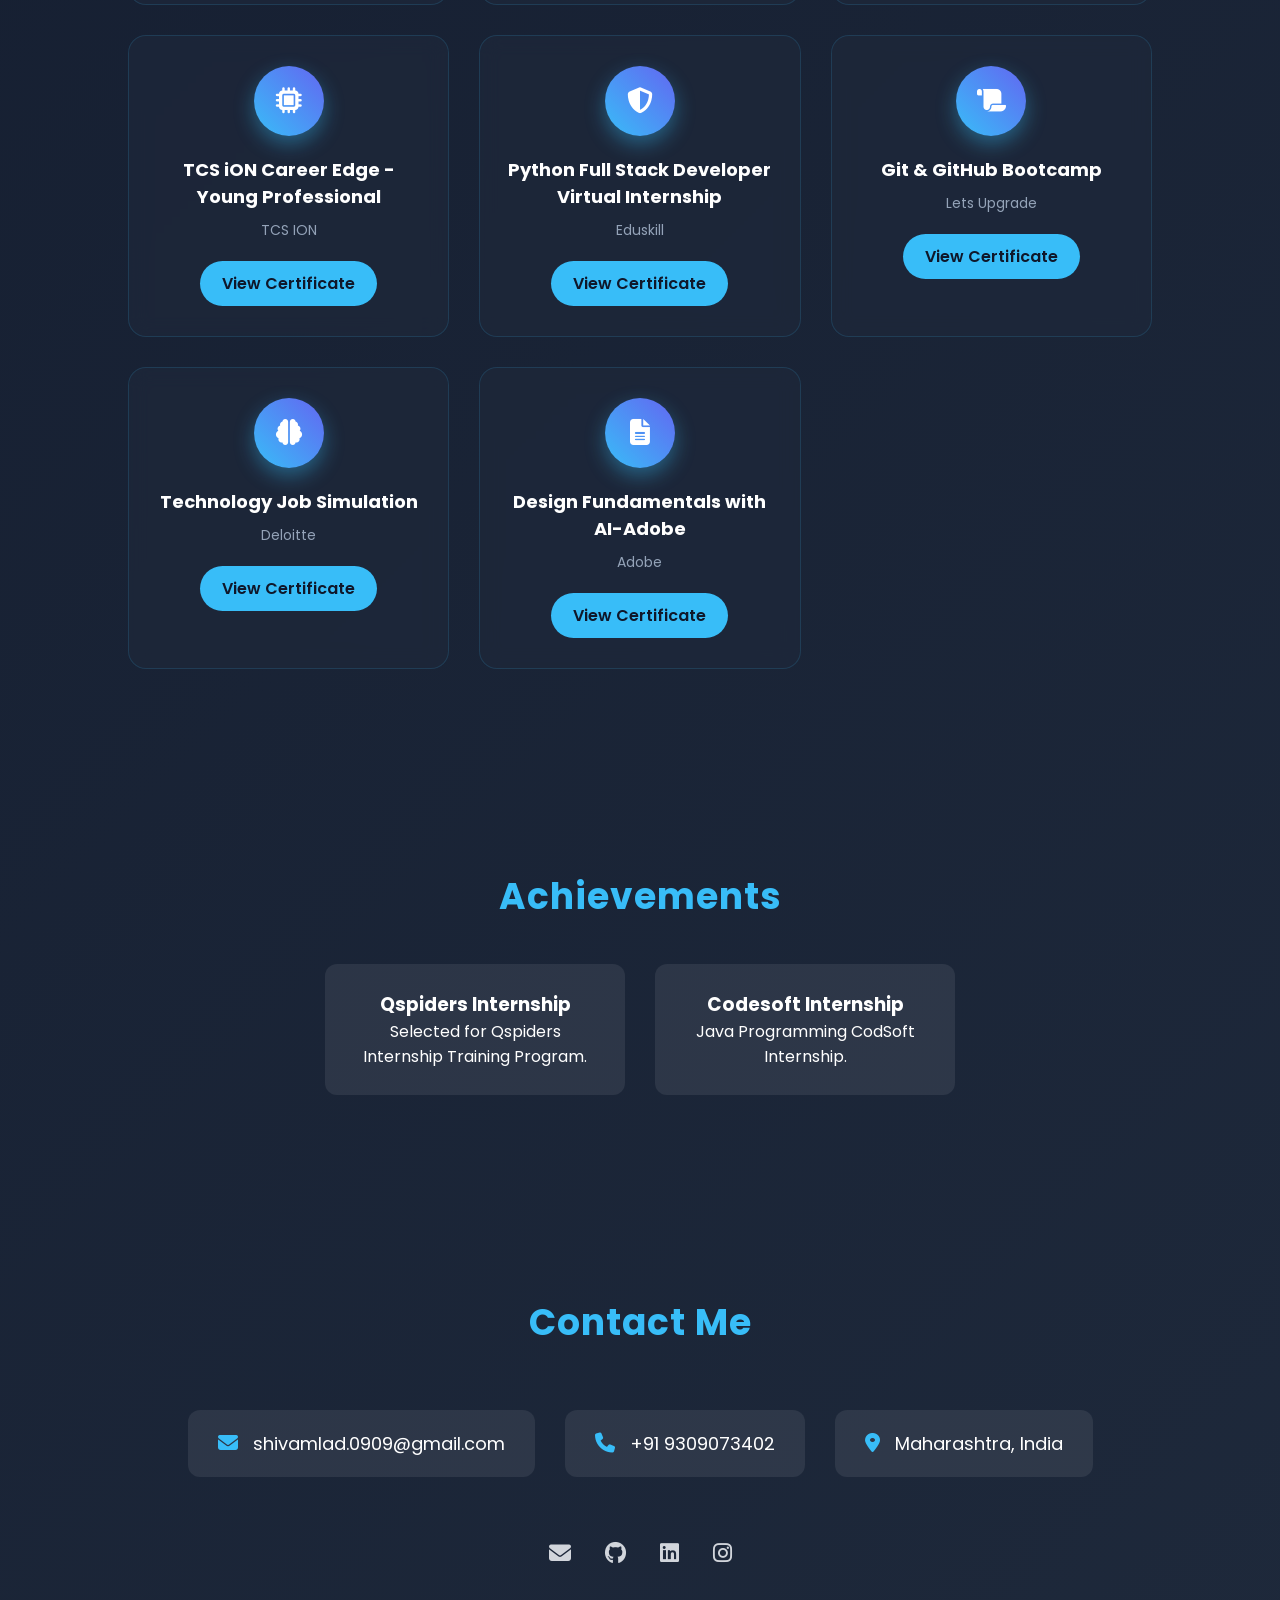
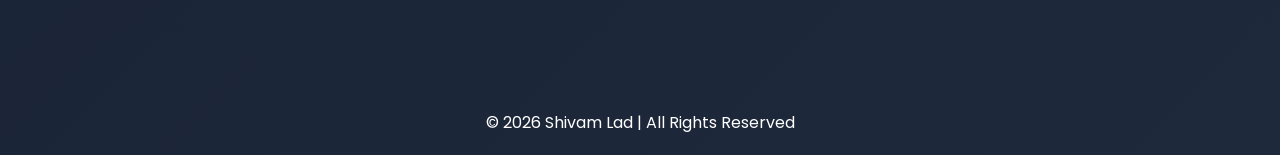
==== commit 0de2d2bc: "add projects and achievements" ====
--- a/index.html
+++ b/index.html
@@ -42,7 +42,7 @@
             <!-- Profile Image with Glow -->
             <div class="profile-wrapper">
                 <div class="profile-glow"></div>
-                <img src="profile.png" alt="Shivam Lad" class="profile-img">
+                <img src="gemini image shivam side.png" alt="Shivam Lad" class="profile-img">
             </div>
     
             <!-- Hero Content -->
@@ -95,11 +95,53 @@
             <div class="skill"><i class="fa-brands fa-css3-alt"></i><p>CSS</p></div>
             <div class="skill"><i class="fa-brands fa-js"></i><p>JavaScript</p></div>
             <div class="skill"><i class="fa-brands fa-java"></i><p>Java</p></div>
-            <div class="skill"><i class="fa-solid fa-code"></i><p>C++</p></div>
+            <div class="skill"><i class="fa-solid fa-code"></i><p>MERN Stack</p></div>
             <div class="skill"><i class="fa-brands fa-python"></i><p>Python</p></div>
             <div class="skill"><i class="fa-brands fa-github"></i><p>Git & GitHub</p></div>
-        </div>
-    </section>
+            <div class="skill"><i class="fa-solid fa-puzzle-piece"></i><p>DBMS</p></div>
+            <div class="skill"><i class="fa-solid fa-robot"></i><p>Prompt Engineering</p></div>
+
+        </div>
+    </section>
+
+
+    <section id="projects">
+        <h2>Projects</h2>
+    
+        <div class="project-container">
+    
+            <a href="https://agricultural-tools-rental-system-8b-ten.vercel.app/" class="project-badge">
+                <div class="project-card">
+                    <h3>Agricultural Tools Rental</h3>
+                    <p>Online system for renting agricultural tools.</p>
+                </div>
+            </a>
+    
+            <a href="https://ration.infinityfreeapp.com/pages/login.php?i=1" class="project-badge">
+                <div class="project-card">
+                    <h3>Smart Ration Distribution System</h3>
+                    <p>Ration Management & Distribution.</p>
+                </div>
+            </a>
+    
+            <a href="https://shivamlad5457.github.io/ThemeChange/" class="project-badge">
+                <div class="project-card">
+                    <h3>Theme Changer</h3>
+                    <p>Background Theme Changes according event</p>
+                </div>
+            </a>
+        
+            <a href="https://shivamlad5457.github.io/GenerateRandomColor/" class="project-badge">
+                <div class="project-card">
+                    <h3>Generate Colors</h3>
+                    <p>Generating Random Colors Onclick</p>
+                </div>
+            </a>
+            
+        </div>
+    </section>
+
+
 
     <section id="certifications">
         <h2>Certifications</h2>
@@ -159,24 +201,23 @@
     </section>
 
     <section id="projects">
-        <h2>Projects</h2>
+        <h2>Achievements</h2>
     
         <div class="project-container">
     
-            <a href="agriculture-project.html" class="project-badge">
-                <div class="project-card">
-                    <h3>Agricultural Tools Rental</h3>
-                    <p>Online system for renting agricultural tools.</p>
-                </div>
-            </a>
-    
-            <a href="rgb-project.html" class="project-badge">
-                <div class="project-card">
-                    <h3>Random RGB Generator</h3>
-                    <p>Dynamic color generator built using JavaScript.</p>
-                </div>
-            </a>
-    
+            <a href="https://drive.google.com/file/d/1h1Um_HFd6QFkVIHgXBlAZBViKXNrv9eW/view?usp=drivesdk" class="project-badge">
+                <div class="project-card">
+                    <h3>Qspiders Internship</h3>
+                    <p>Selected for Qspiders Internship Training Program.</p>
+                </div>
+            </a>
+
+            <a href="https://drive.google.com/file/d/1Gxp5-yfuU_2aw2mGI7XQ2ObI_1Ha6Fde/view?usp=drivesdk" class="project-badge">
+                <div class="project-card">
+                    <h3>Codesoft Internship</h3>
+                    <p>Java Programming CodSoft Internship.</p>
+                </div>
+            </a>
         </div>
     </section>
     
@@ -192,7 +233,7 @@
             <a href="https://mail.google.com/mail/?view=cm&fs=1&to=shivamlad@gmail.com" target="_blank"><i class="fa-solid fa-envelope"></i></a>
             <a href="https://github.com/Shivamlad5457" target="_blank"><i class="fa-brands fa-github"></i></a>
             <a href="https://www.linkedin.com/in/shivam-lad-998b972ba/" target="_blank"><i class="fa-brands fa-linkedin"></i></a>
-            <a href="#"><i class="fa-brands fa-instagram"></i></a>
+            <a href="https://www.instagram.com/shivam._.45?igsh=NHpxNnRvNXVwZmFt"><i class="fa-brands fa-instagram"></i></a>
         </div>
     </section>
 
--- a/style.css
+++ b/style.css
@@ -211,8 +211,8 @@
 
 /* Profile Image */
 .profile-img {
-    width: 230px;
-    height: 230px;
+    width: 250px;
+    height: 300px;
     border-radius: 50%;
     object-fit: cover;
     z-index: 2;
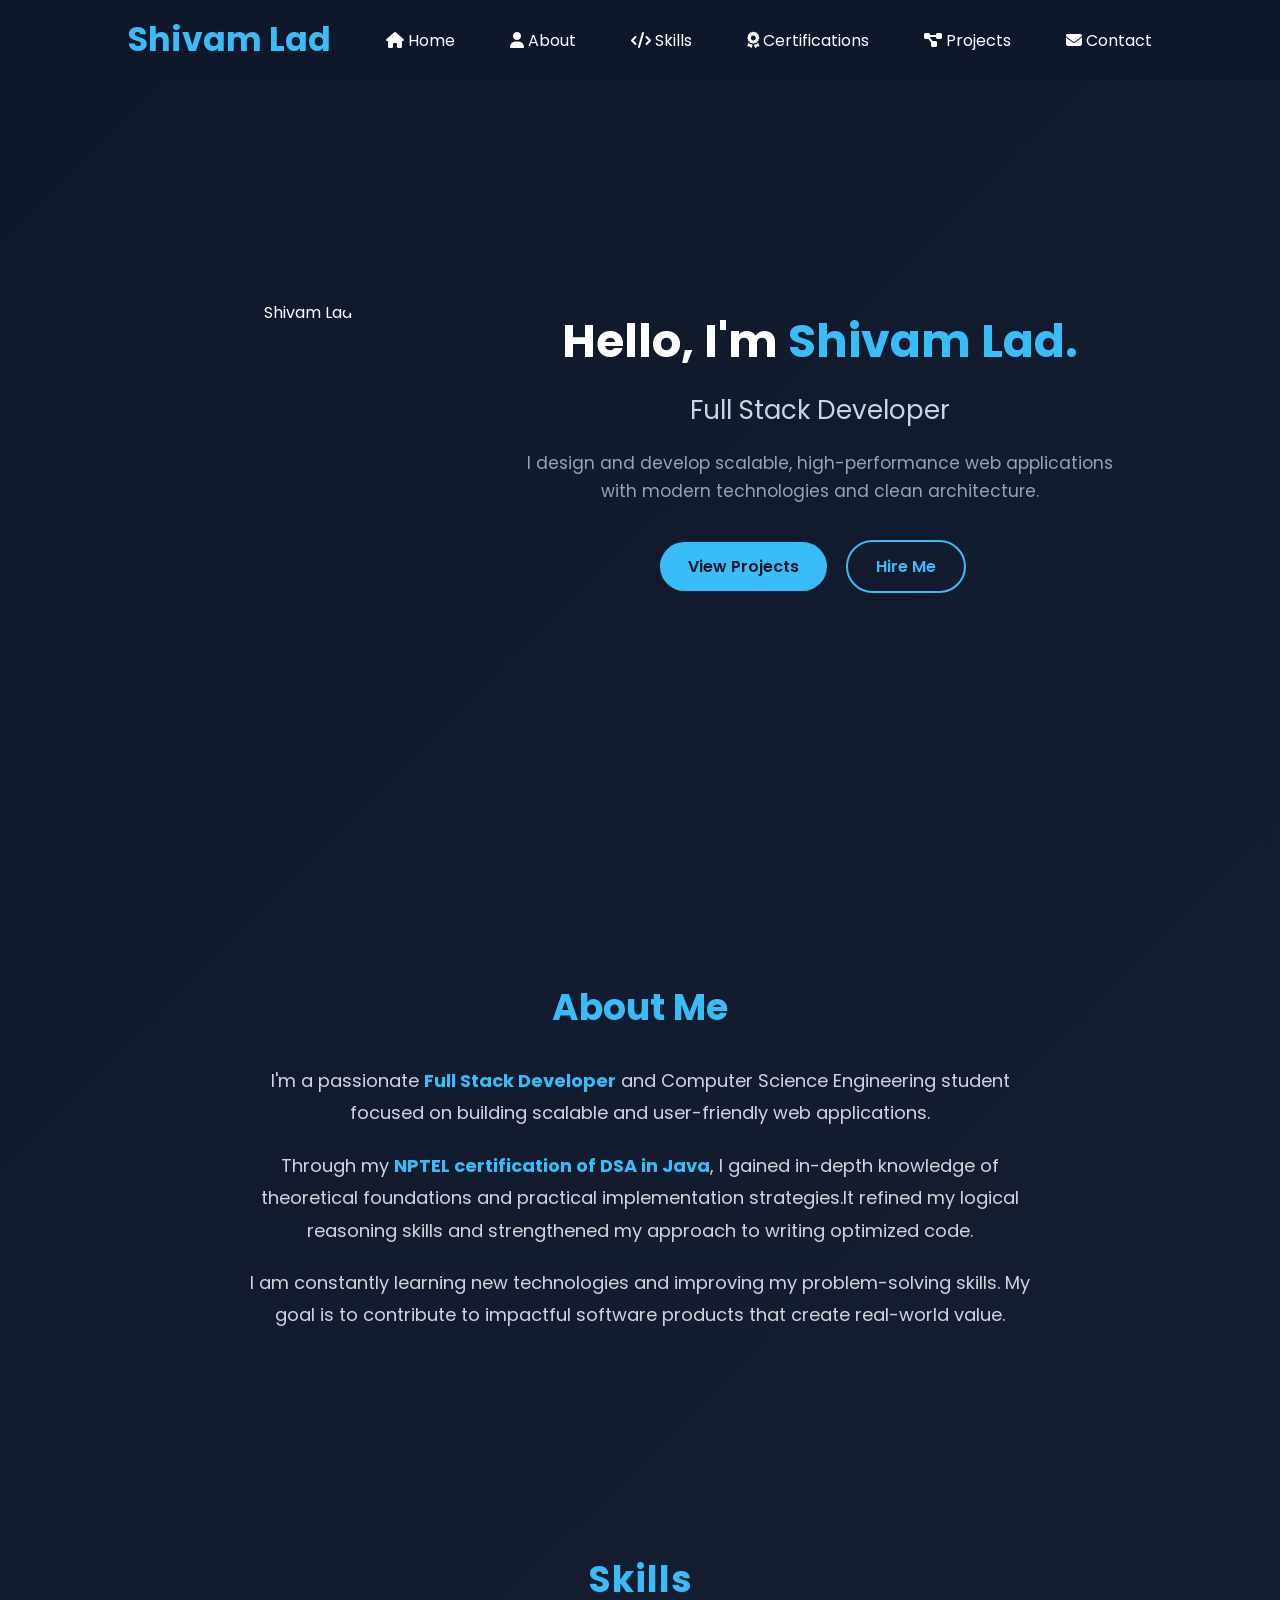
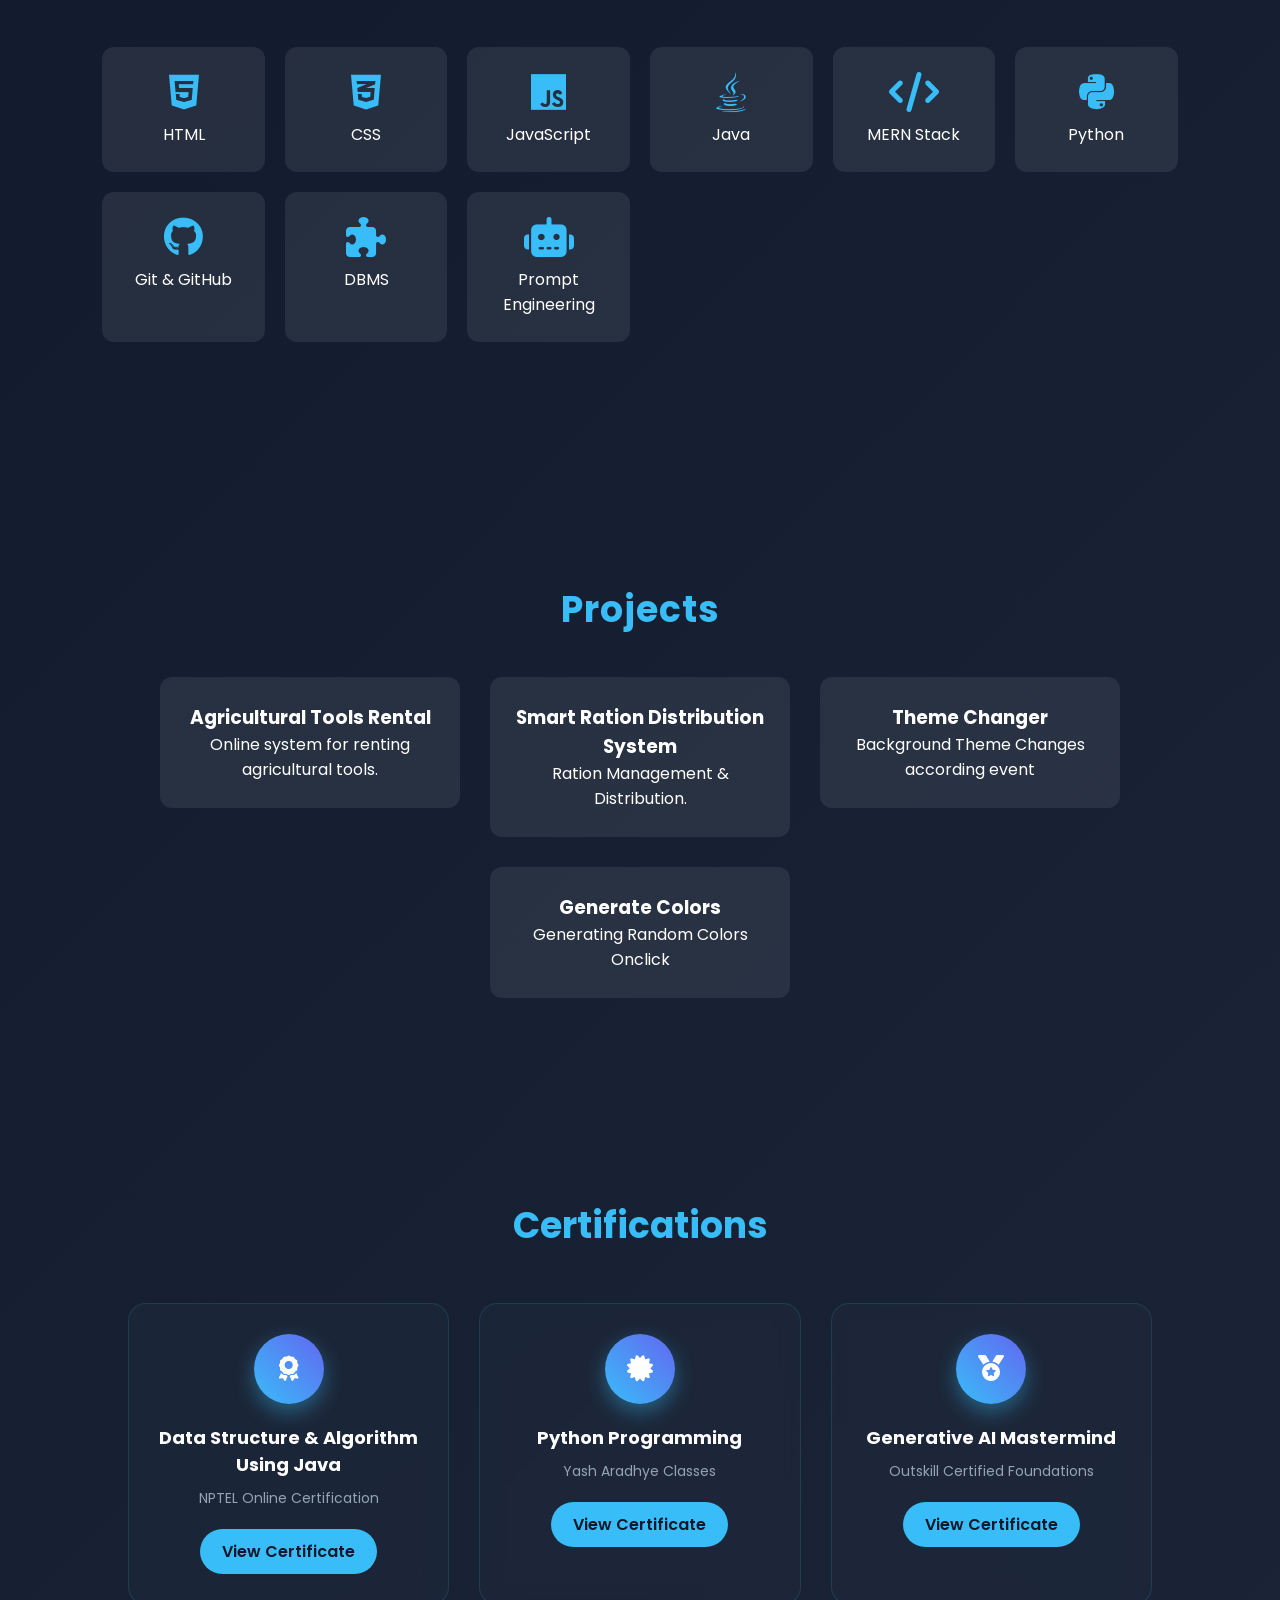
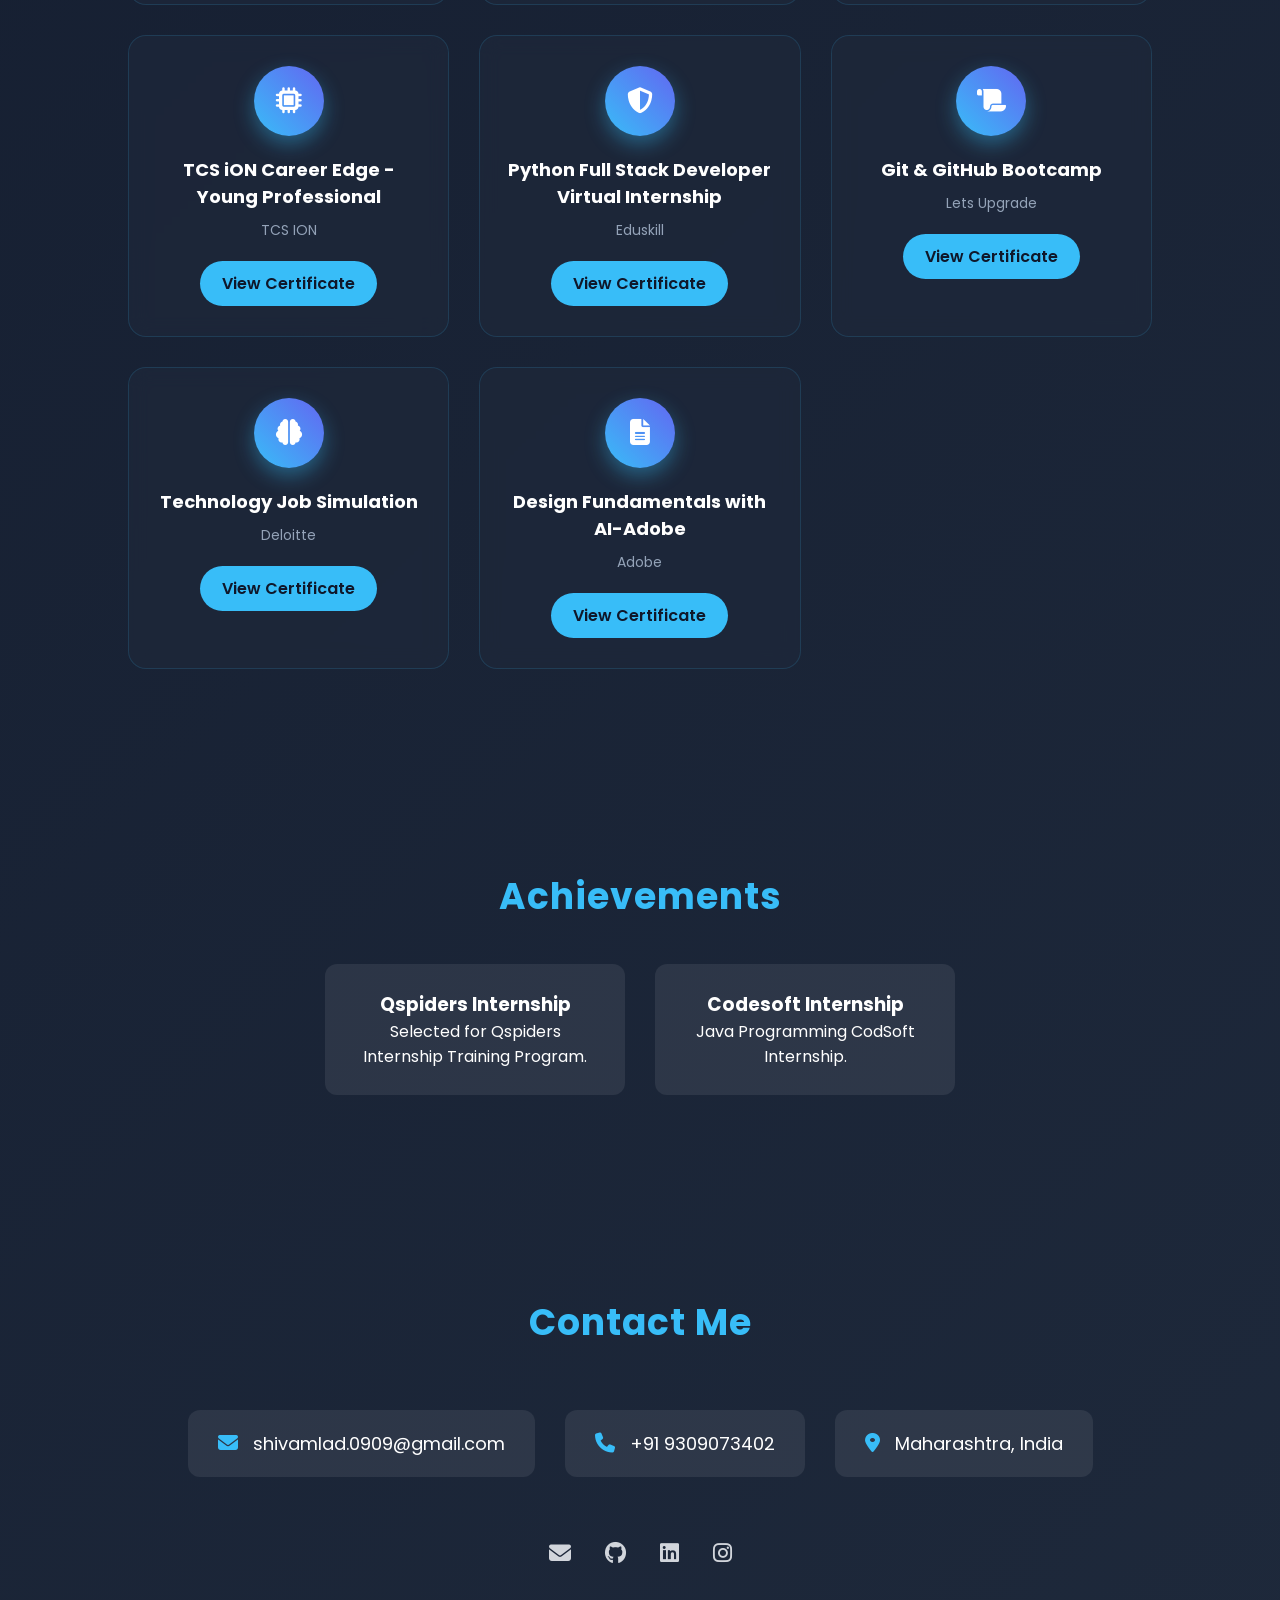
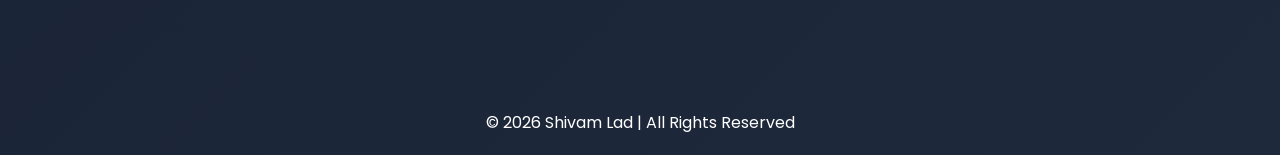
==== commit 9d306a74: "name" ====
--- a/index.html
+++ b/index.html
@@ -47,7 +47,7 @@
     
             <!-- Hero Content -->
             <div class="hero-content">
-                <h1>Hello, I'm <span>Shivam.</span></h1>
+                <h1>Hello, I'm <span>Shivam Lad.</span></h1>
                 <h2>Full Stack Developer</h2>
     
                 <p>
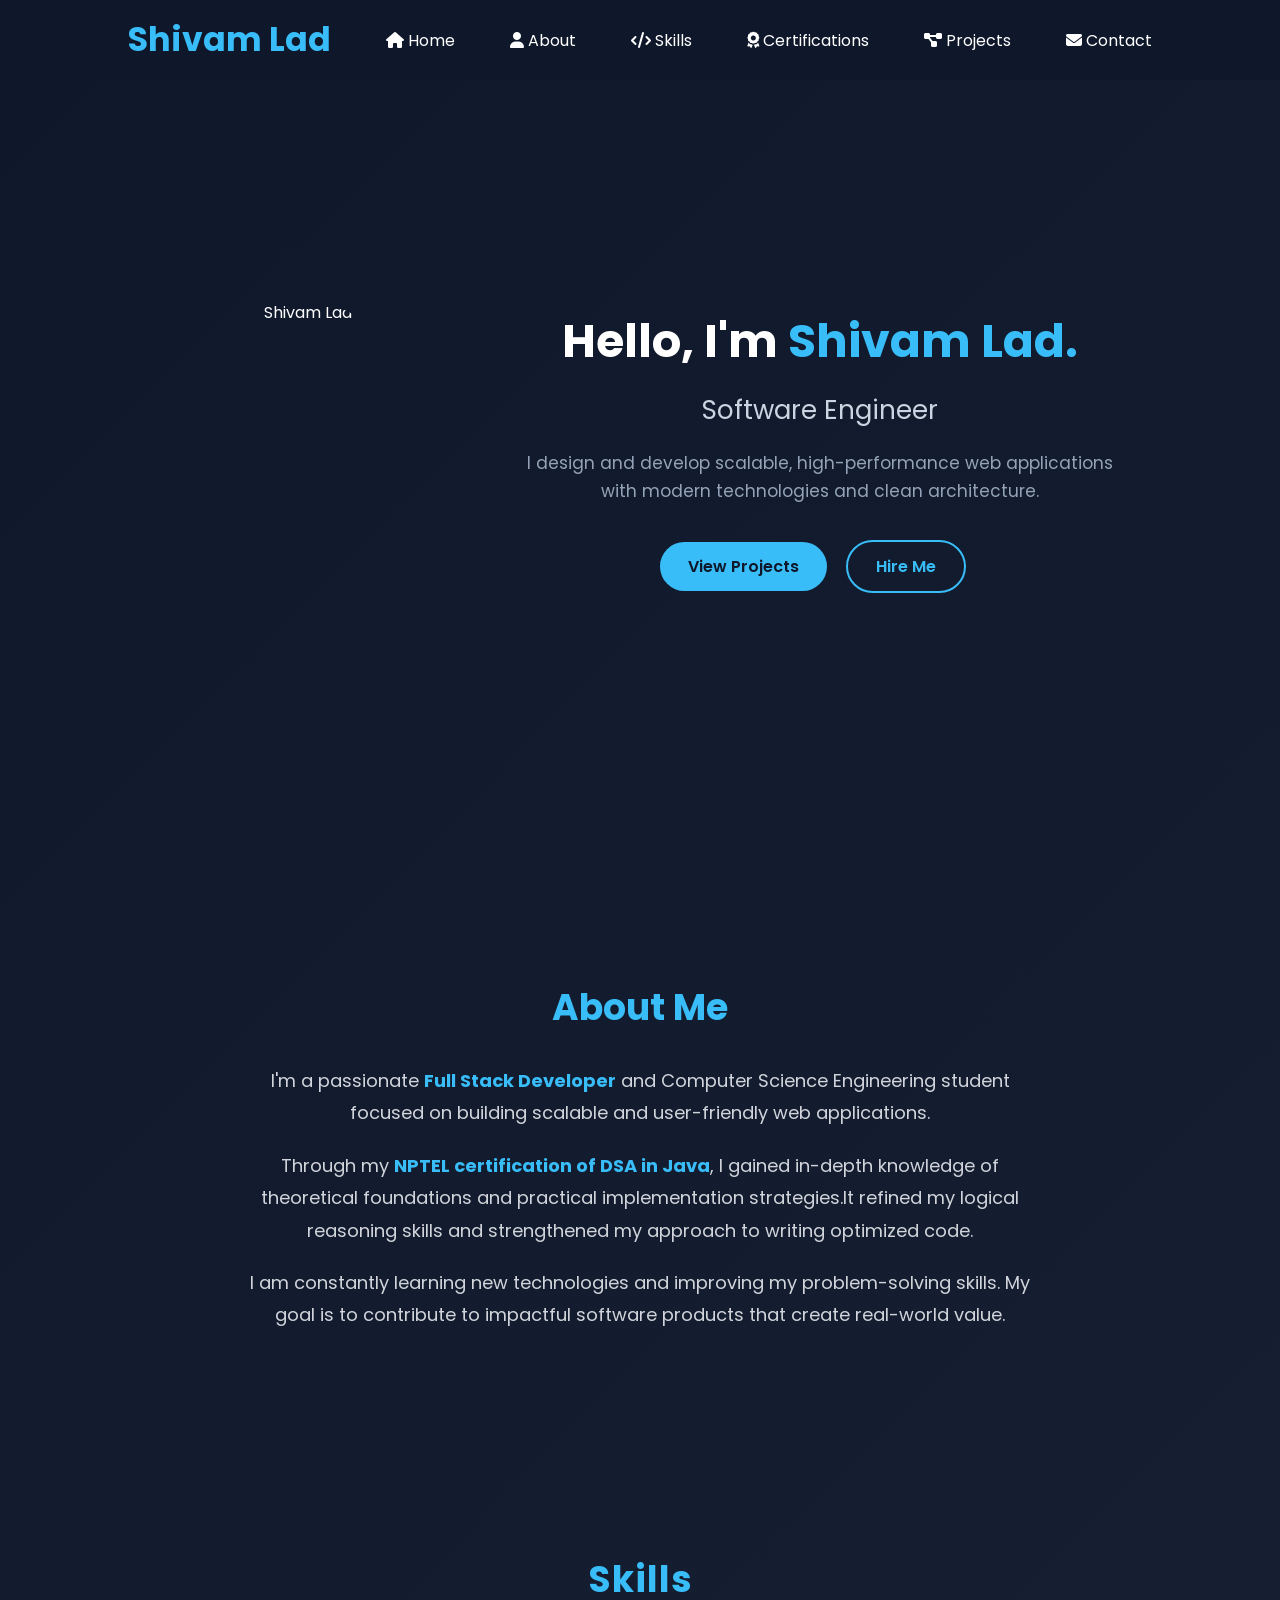
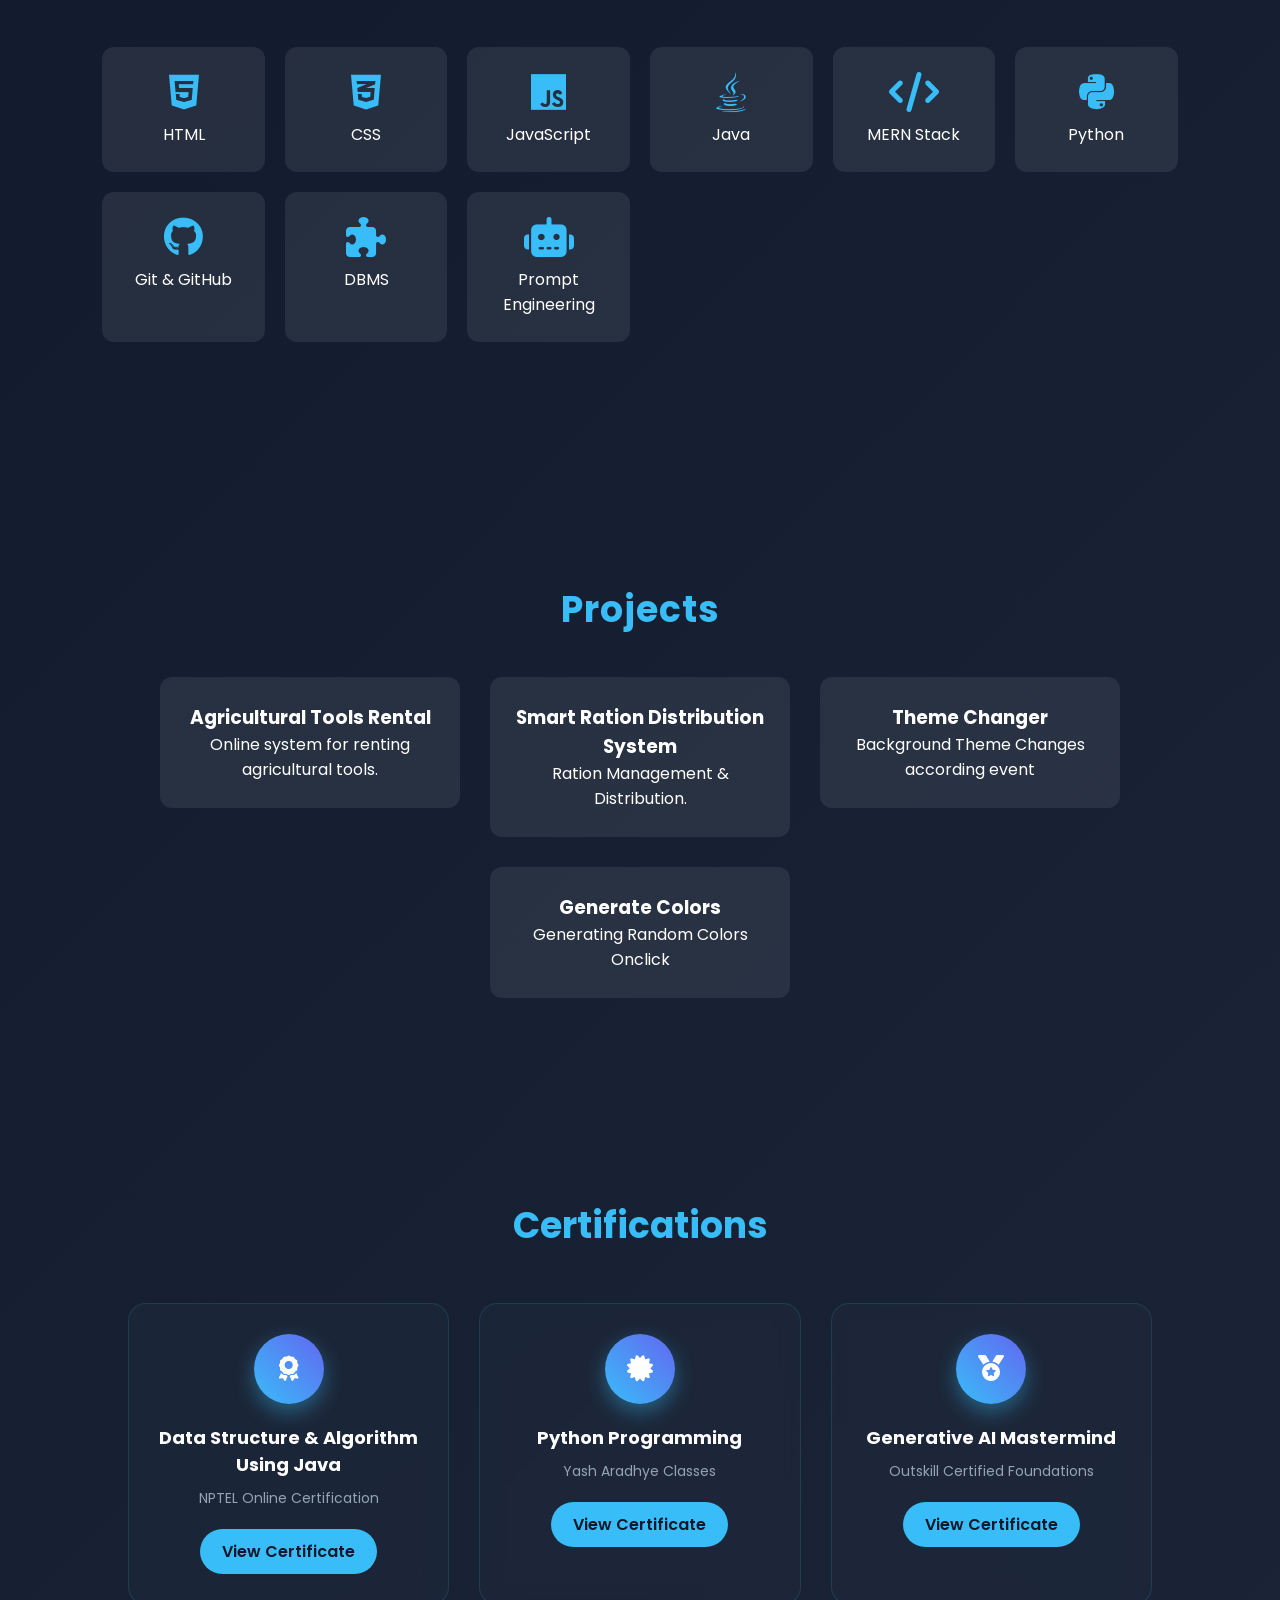
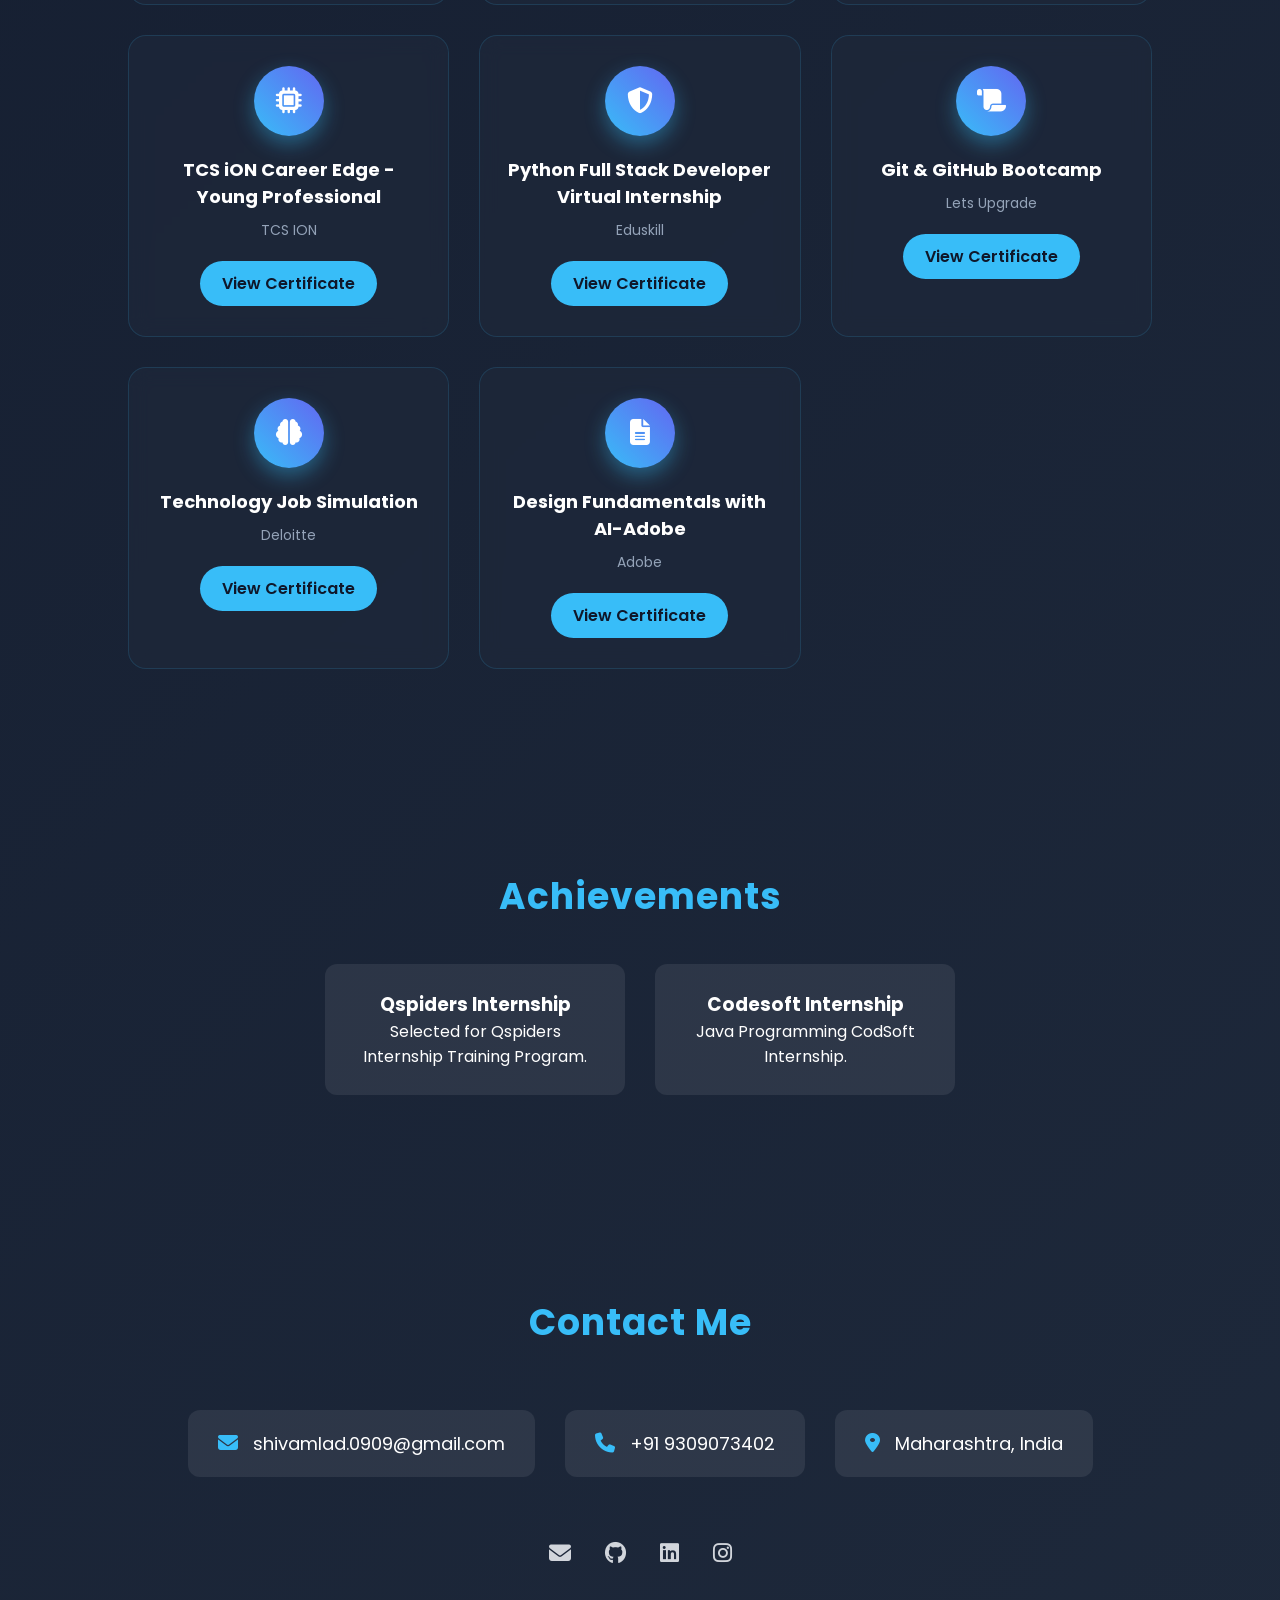
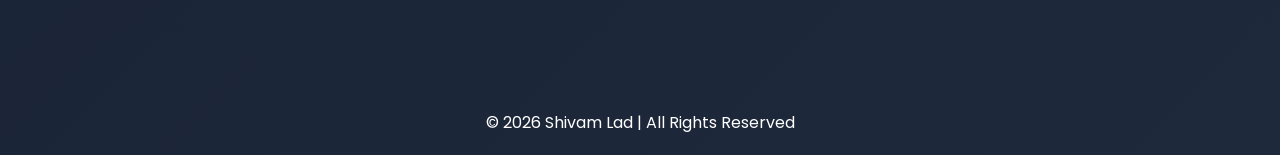
==== commit 42b48169: "role add" ====
--- a/index.html
+++ b/index.html
@@ -48,7 +48,7 @@
             <!-- Hero Content -->
             <div class="hero-content">
                 <h1>Hello, I'm <span>Shivam Lad.</span></h1>
-                <h2>Full Stack Developer</h2>
+                <h2>Software Engineer</h2>
     
                 <p>
                     I design and develop scalable, high-performance web applications 
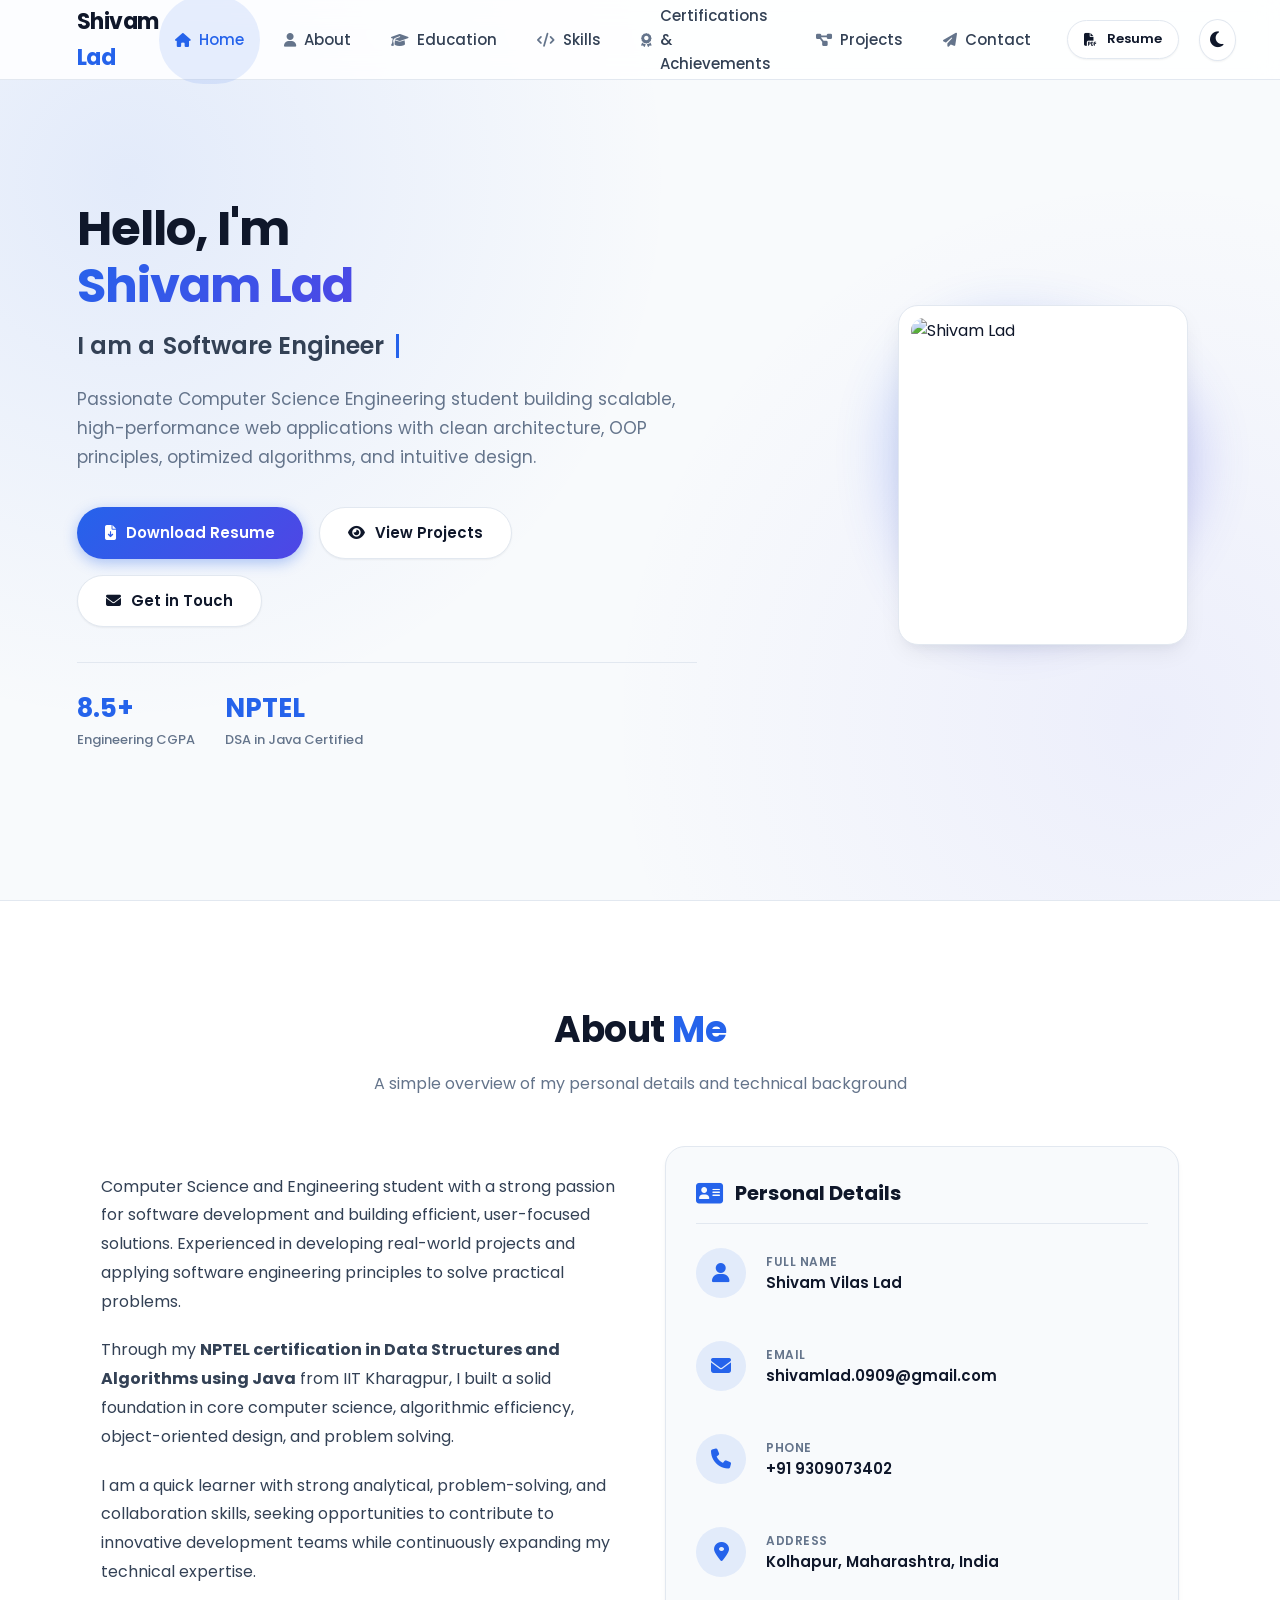
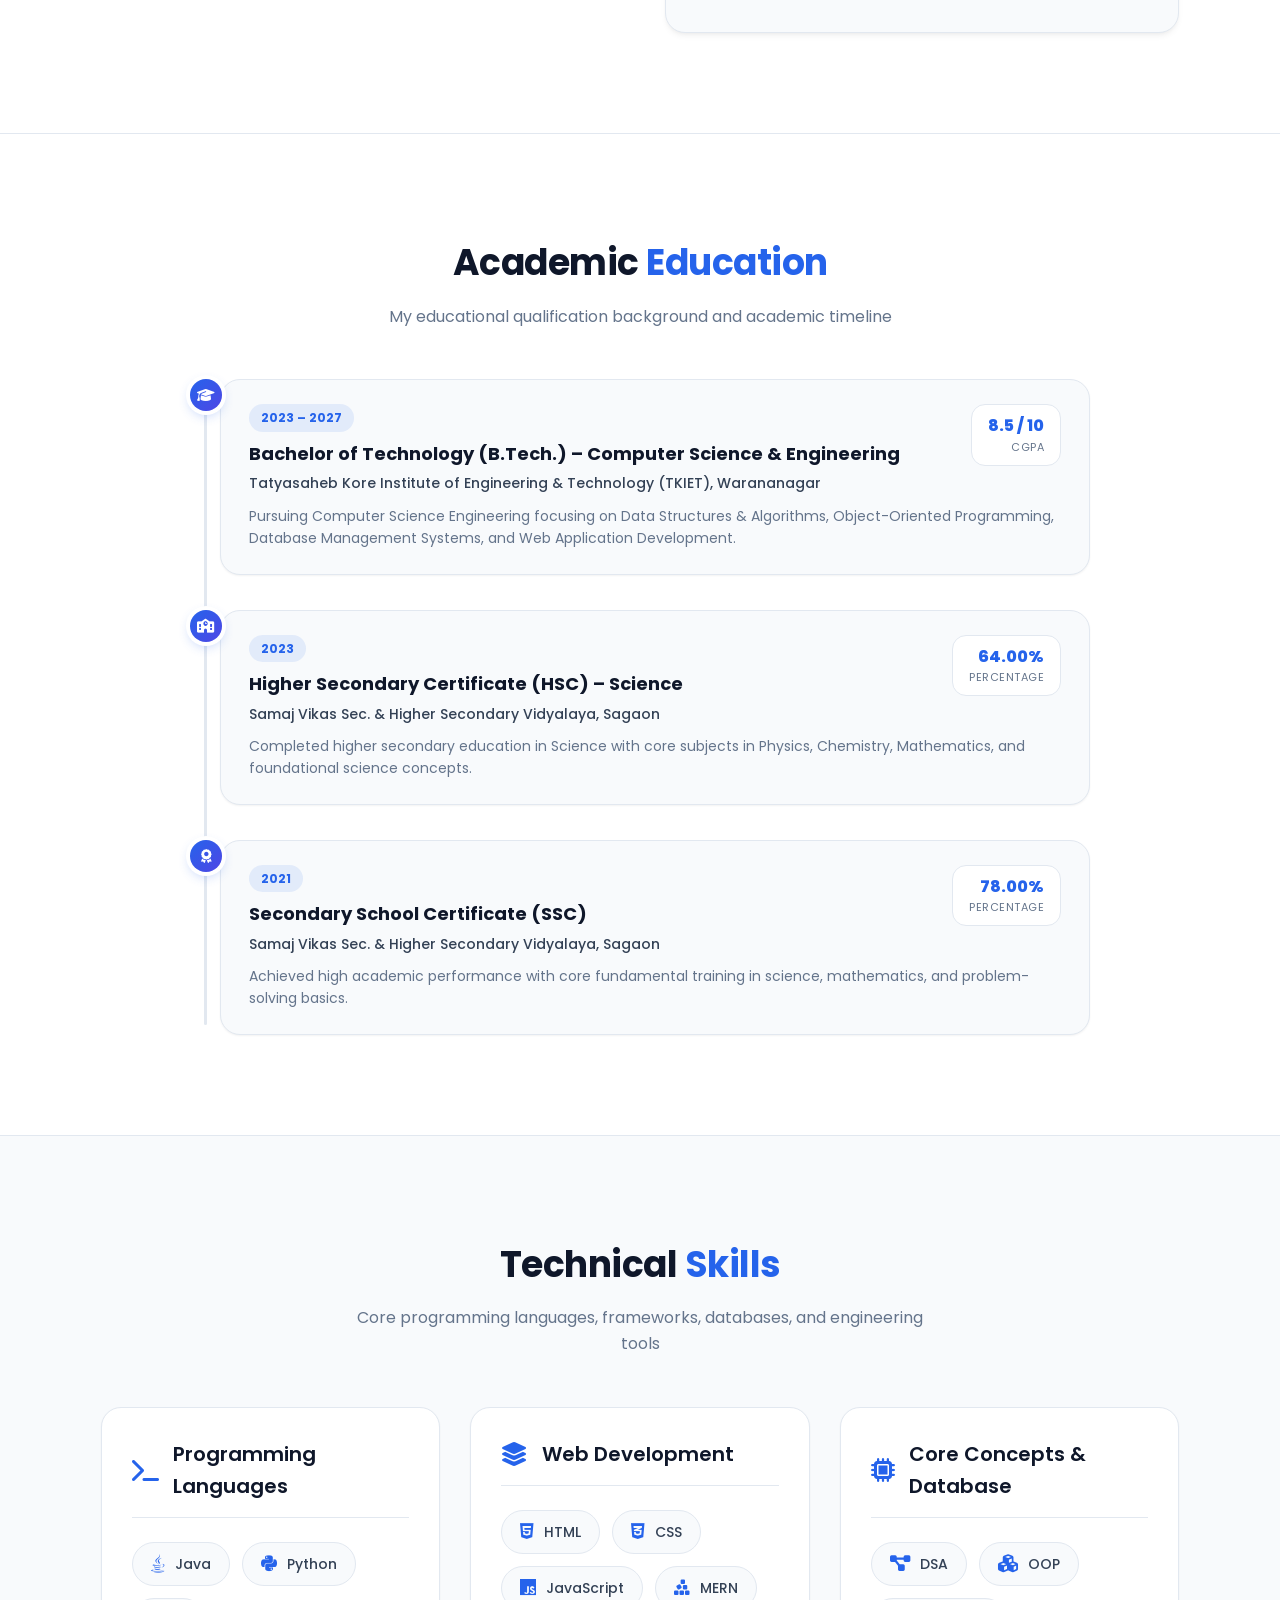
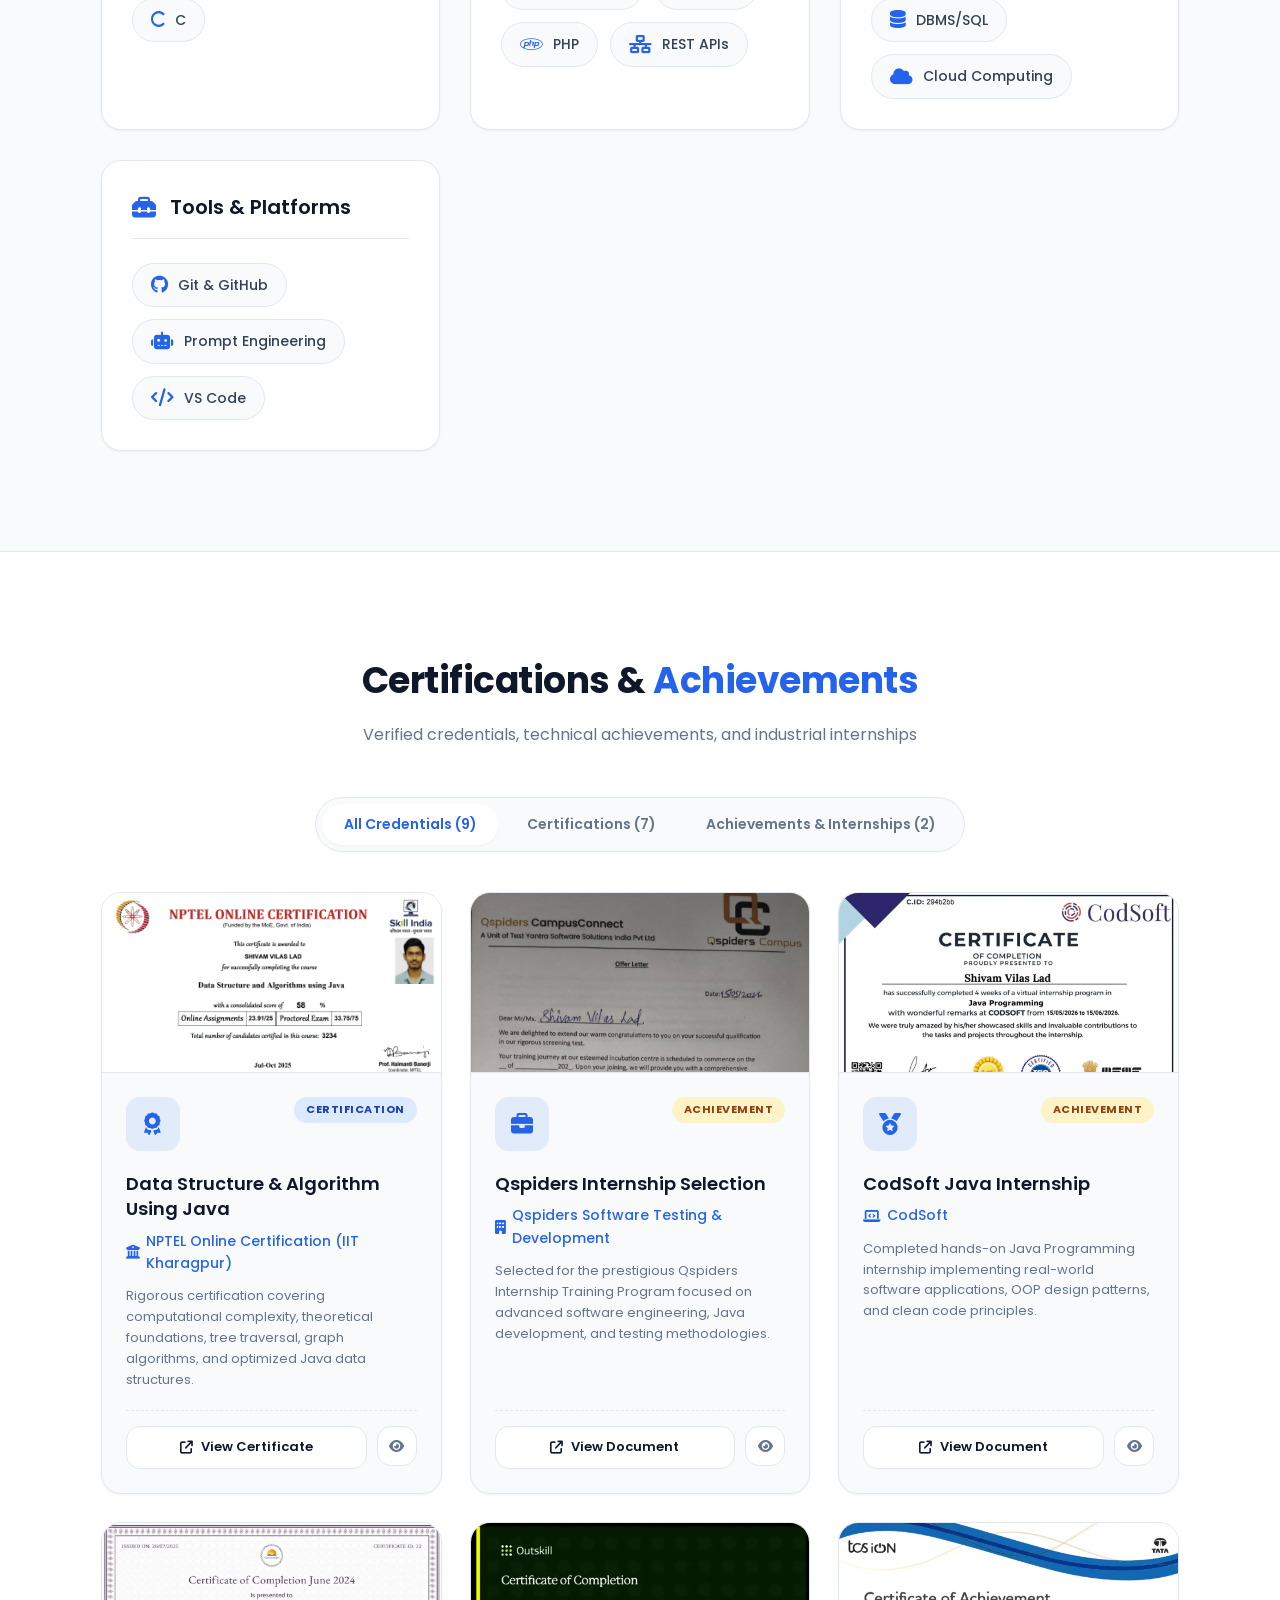
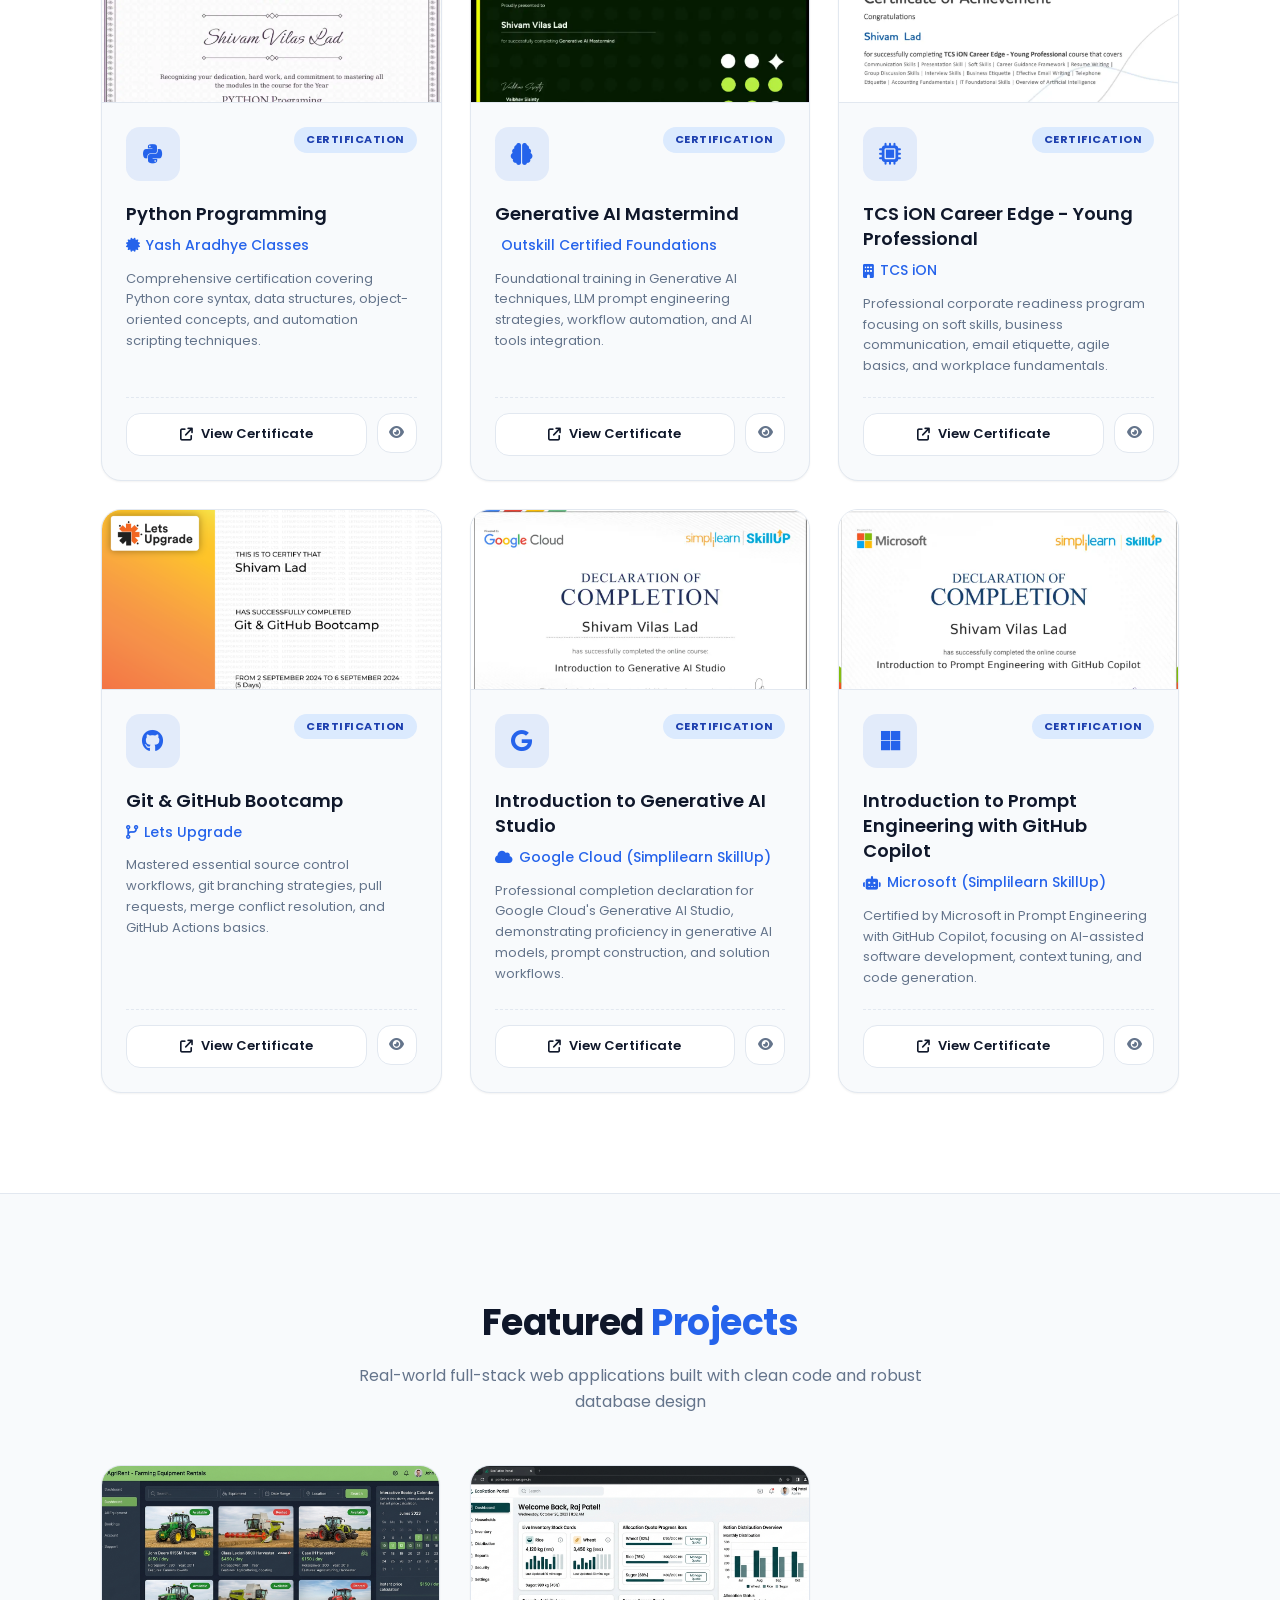
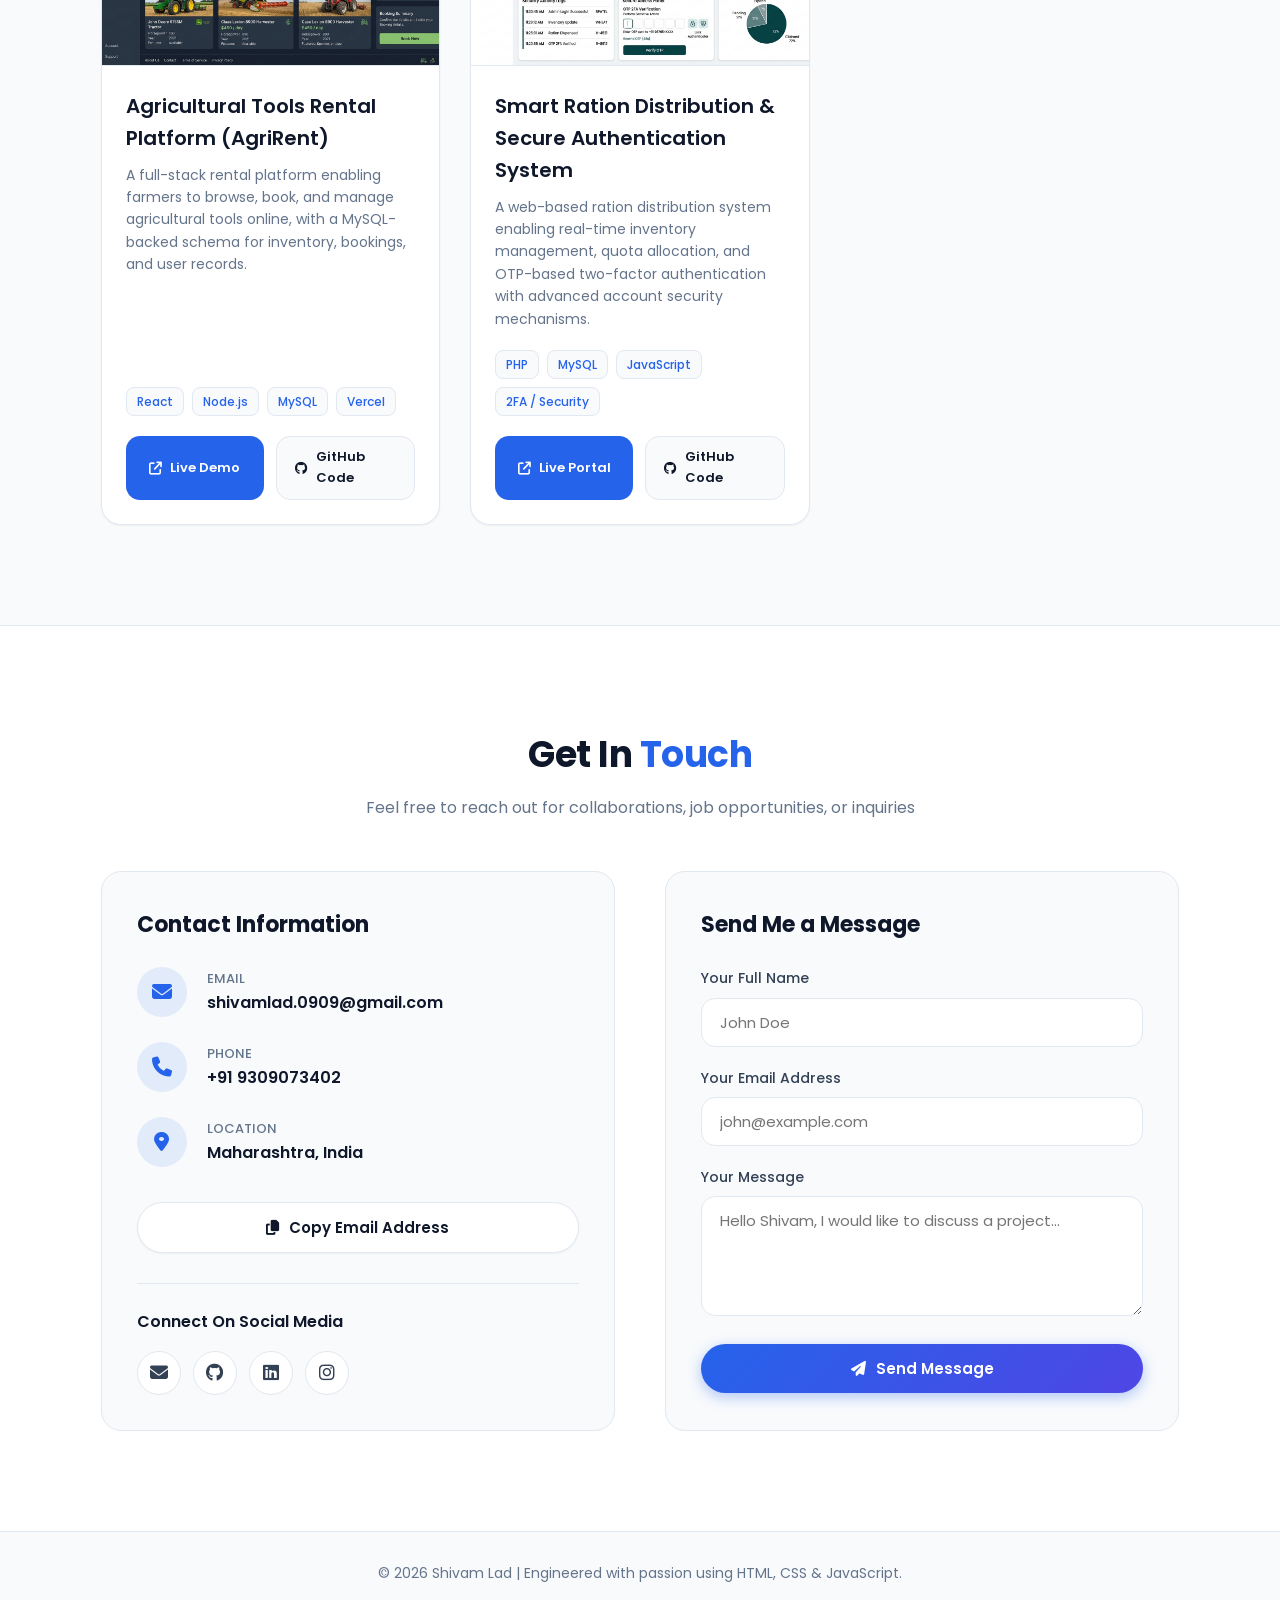
==== commit 92a3eb7a: "change theme update portfolio" ====
--- a/index.html
+++ b/index.html
@@ -4,255 +4,1032 @@
 <head>
     <meta charset="UTF-8">
     <meta name="viewport" content="width=device-width, initial-scale=1.0">
-    <title>Shivam Lad | Portfolio</title>
-
-    <link href="https://fonts.googleapis.com/css2?family=Poppins:wght@300;400;600;700&display=swap" rel="stylesheet">
+    <title>Shivam Lad | Software Engineer & Full Stack Developer</title>
+
+    <!-- Google Fonts -->
+    <link rel="preconnect" href="https://fonts.googleapis.com">
+    <link rel="preconnect" href="https://fonts.gstatic.com" crossorigin>
+    <link href="https://fonts.googleapis.com/css2?family=Poppins:wght@300;400;500;600;700;800&display=swap"
+        rel="stylesheet">
+
+    <!-- FontAwesome Icons -->
     <link rel="stylesheet" href="https://cdnjs.cloudflare.com/ajax/libs/font-awesome/6.5.0/css/all.min.css">
 
+    <!-- Stylesheet -->
     <link rel="stylesheet" href="style.css">
 </head>
 
 <body>
 
+    <!-- Header & Navigation -->
     <header>
-        <div class="logo">
-            <h2>Shivam Lad</h2>
+        <a href="#home" class="logo">
+            <h2>Shivam <span>Lad</span></h2>
+        </a>
+
+        <div class="nav-container">
+            <nav id="navbar">
+                <a href="#home" class="active-link"><i class="fa-solid fa-house"></i> Home</a>
+                <a href="#about"><i class="fa-solid fa-user"></i> About</a>
+                <a href="#education"><i class="fa-solid fa-graduation-cap"></i> Education</a>
+                <a href="#skills"><i class="fa-solid fa-code"></i> Skills</a>
+                <a href="#certifications-achievements"><i class="fa-solid fa-award"></i> Certifications &
+                    Achievements</a>
+                <a href="#projects"><i class="fa-solid fa-diagram-project"></i> Projects</a>
+                <a href="#contact"><i class="fa-solid fa-paper-plane"></i> Contact</a>
+            </nav>
+
+            <!-- Resume & Theme Buttons -->
+            <a href="resume.html" target="_blank" class="btn secondary-btn btn-resume-trigger"
+                style="padding: 8px 16px; font-size: 13px;" title="View & Download Resume">
+                <i class="fa-solid fa-file-pdf"></i> Resume
+            </a>
+
+            <!-- Theme Toggle Switch -->
+            <button class="theme-toggle-btn" id="theme-toggle" title="Toggle Theme">
+                <i class="fa-solid fa-moon"></i>
+            </button>
+
+            <!-- Hamburger Button -->
+            <div class="menu-toggle" id="menu-toggle">
+                <i class="fa-solid fa-bars"></i>
+            </div>
         </div>
-    
-        <!-- Hamburger Button -->
-        <div class="menu-toggle" id="menu-toggle">
-            <i class="fa-solid fa-bars"></i>
-        </div>
-    
-        <nav id="navbar">
-            <a href="#home"><i class="fa-solid fa-house"></i> Home</a>
-            <a href="#about"><i class="fa-solid fa-user"></i> About</a>
-            <a href="#skills"><i class="fa-solid fa-code"></i> Skills</a>
-            <a href="#certifications"><i class="fa-solid fa-award"></i> Certifications</a>
-            <a href="#projects"><i class="fa-solid fa-diagram-project"></i> Projects</a>
-            <a href="#contact"><i class="fa-solid fa-envelope"></i> Contact</a>
-        </nav>
-        
     </header>
-    
-
+
+    <!-- Hero Section -->
     <section id="home" class="hero">
         <div class="hero-container">
-    
-            <!-- Profile Image with Glow -->
-            <div class="profile-wrapper">
+            <!-- Hero Left Content -->
+            <div class="hero-content reveal">
+
+                <h1>Hello, I'm <br><span>Shivam Lad</span></h1>
+                <h2>
+                    I am a <span id="typing-text">Software Engineer</span>
+                    <span class="typing-cursor"></span>
+                </h2>
+
+                <p>
+                    Passionate Computer Science Engineering student building scalable, high-performance web applications
+                    with clean architecture, OOP principles, optimized algorithms, and intuitive design.
+                </p>
+
+                <div class="hero-buttons">
+                    <a href="resume.html" target="_blank" class="btn primary-btn" id="download-resume-btn">
+                        <i class="fa-solid fa-file-arrow-down"></i> Download Resume
+                    </a>
+                    <a href="#projects" class="btn secondary-btn">
+                        <i class="fa-solid fa-eye"></i> View Projects
+                    </a>
+                    <a href="#contact" class="btn secondary-btn">
+                        <i class="fa-solid fa-envelope"></i> Get in Touch
+                    </a>
+                </div>
+
+                <!-- Quick Stats Row -->
+                <div class="quick-stats-row">
+                    <div class="stat-item">
+                        <span class="stat-number">8.5+</span>
+                        <span class="stat-label">Engineering CGPA</span>
+                    </div>
+                    <div class="stat-item">
+                        <span class="stat-number">NPTEL</span>
+                        <span class="stat-label">DSA in Java Certified</span>
+                    </div>
+                </div>
+            </div>
+
+            <!-- Profile Image Card -->
+            <div class="profile-wrapper reveal">
                 <div class="profile-glow"></div>
-                <img src="gemini image shivam side.png" alt="Shivam Lad" class="profile-img">
-            </div>
-    
-            <!-- Hero Content -->
-            <div class="hero-content">
-                <h1>Hello, I'm <span>Shivam Lad.</span></h1>
-                <h2>Software Engineer</h2>
-    
-                <p>
-                    I design and develop scalable, high-performance web applications 
-                    with modern technologies and clean architecture.
-                </p>
-    
-                <div class="hero-buttons">
-                    <a href="#projects" class="btn primary-btn">View Projects</a>
-                    <a href="#contact" class="btn secondary-btn">Hire Me</a>
-                </div>
-            </div>
-    
+                <div class="profile-img-card">
+                    <img src="profilephoto.png" alt="Shivam Lad" class="profile-img" referrerPolicy="no-referrer">
+                </div>
+            </div>
         </div>
     </section>
-    
-    
-
+
+    <!-- About Me Section -->
     <section id="about">
-        <h2>About Me</h2>
-        <div class="about-content">
-            <p>
-                I'm a passionate <strong>Full Stack Developer</strong> and Computer Science Engineering student 
-                focused on building scalable and user-friendly web applications.
-            </p>
-    
-            <p>
-                Through my <strong>NPTEL certification of DSA in Java</strong>, I gained in-depth knowledge of theoretical foundations 
-                and practical implementation strategies.It refined my logical reasoning skills and strengthened my approach to writing
-                optimized code.
-            </p>
-    
-            <p>
-                I am constantly learning new technologies and improving my problem-solving skills.
-                My goal is to contribute to impactful software products that create real-world value.
-            </p>
+        <div class="container">
+            <h2 class="section-title">About <span>Me</span></h2>
+            <p class="section-subtitle">A simple overview of my personal details and technical background</p>
+
+            <div class="about-grid">
+                <div class="about-text reveal">
+                    <p>
+                        Computer Science and Engineering student with a strong passion for software development and
+                        building efficient, user-focused solutions. Experienced in developing real-world projects and
+                        applying software engineering principles to solve practical problems.
+                    </p>
+                    <p>
+                        Through my <strong>NPTEL certification in Data Structures and Algorithms using Java</strong>
+                        from IIT Kharagpur, I built a solid foundation in core computer science, algorithmic efficiency,
+                        object-oriented design, and problem solving.
+                    </p>
+                    <p>
+                        I am a quick learner with strong analytical, problem-solving, and collaboration skills, seeking
+                        opportunities to contribute to innovative development teams while continuously expanding my
+                        technical expertise.
+                    </p>
+                </div>
+
+                <div class="personal-info-card reveal">
+                    <div class="info-card-header">
+                        <i class="fa-solid fa-address-card"></i>
+                        <h3>Personal Details</h3>
+                    </div>
+                    <div class="info-details-list">
+                        <div class="info-item">
+                            <div class="info-icon"><i class="fa-solid fa-user"></i></div>
+                            <div class="info-content">
+                                <span class="info-label">Full Name</span>
+                                <span class="info-value">Shivam Vilas Lad</span>
+                            </div>
+                        </div>
+                        <div class="info-item">
+                            <div class="info-icon"><i class="fa-solid fa-envelope"></i></div>
+                            <div class="info-content">
+                                <span class="info-label">Email</span>
+                                <a href="mailto:shivamlad.0909@gmail.com"
+                                    class="info-value">shivamlad.0909@gmail.com</a>
+                            </div>
+                        </div>
+                        <div class="info-item">
+                            <div class="info-icon"><i class="fa-solid fa-phone"></i></div>
+                            <div class="info-content">
+                                <span class="info-label">Phone</span>
+                                <a href="tel:+919309073402" class="info-value">+91 9309073402</a>
+                            </div>
+                        </div>
+                        <div class="info-item">
+                            <div class="info-icon"><i class="fa-solid fa-location-dot"></i></div>
+                            <div class="info-content">
+                                <span class="info-label">Address</span>
+                                <span class="info-value">Kolhapur, Maharashtra, India</span>
+                            </div>
+                        </div>
+                    </div>
+                </div>
+            </div>
         </div>
     </section>
-    
-
-    <section id="skills">
-        <h2>Skills</h2>
-        <div class="skills-container">
-            <div class="skill"><i class="fa-brands fa-html5"></i><p>HTML</p></div>
-            <div class="skill"><i class="fa-brands fa-css3-alt"></i><p>CSS</p></div>
-            <div class="skill"><i class="fa-brands fa-js"></i><p>JavaScript</p></div>
-            <div class="skill"><i class="fa-brands fa-java"></i><p>Java</p></div>
-            <div class="skill"><i class="fa-solid fa-code"></i><p>MERN Stack</p></div>
-            <div class="skill"><i class="fa-brands fa-python"></i><p>Python</p></div>
-            <div class="skill"><i class="fa-brands fa-github"></i><p>Git & GitHub</p></div>
-            <div class="skill"><i class="fa-solid fa-puzzle-piece"></i><p>DBMS</p></div>
-            <div class="skill"><i class="fa-solid fa-robot"></i><p>Prompt Engineering</p></div>
-
+
+    <!-- Education Section -->
+    <section id="education">
+        <div class="container">
+            <h2 class="section-title">Academic <span>Education</span></h2>
+            <p class="section-subtitle">My educational qualification background and academic timeline</p>
+
+            <div class="education-timeline reveal">
+                <!-- 1. B.Tech -->
+                <div class="timeline-item">
+                    <div class="timeline-dot"><i class="fa-solid fa-graduation-cap"></i></div>
+                    <div class="timeline-content">
+                        <div class="timeline-header">
+                            <div>
+                                <span class="timeline-badge">2023 – 2027</span>
+                                <h3>Bachelor of Technology (B.Tech.) – Computer Science & Engineering</h3>
+                                <h4 class="timeline-institution">Tatyasaheb Kore Institute of Engineering & Technology
+                                    (TKIET), Warananagar</h4>
+                            </div>
+                            <div class="timeline-score">
+                                <span class="score-value">8.5 / 10</span>
+                                <span class="score-label">CGPA</span>
+                            </div>
+                        </div>
+                        <p class="timeline-desc">
+                            Pursuing Computer Science Engineering focusing on Data Structures & Algorithms,
+                            Object-Oriented Programming, Database Management Systems, and Web Application Development.
+                        </p>
+                    </div>
+                </div>
+
+                <!-- 2. HSC -->
+                <div class="timeline-item">
+                    <div class="timeline-dot"><i class="fa-solid fa-school"></i></div>
+                    <div class="timeline-content">
+                        <div class="timeline-header">
+                            <div>
+                                <span class="timeline-badge">2023</span>
+                                <h3>Higher Secondary Certificate (HSC) – Science</h3>
+                                <h4 class="timeline-institution">Samaj Vikas Sec. & Higher Secondary Vidyalaya, Sagaon
+                                </h4>
+                            </div>
+                            <div class="timeline-score">
+                                <span class="score-value">64.00%</span>
+                                <span class="score-label">Percentage</span>
+                            </div>
+                        </div>
+                        <p class="timeline-desc">
+                            Completed higher secondary education in Science with core subjects in Physics, Chemistry,
+                            Mathematics, and foundational science concepts.
+                        </p>
+                    </div>
+                </div>
+
+                <!-- 3. SSC -->
+                <div class="timeline-item">
+                    <div class="timeline-dot"><i class="fa-solid fa-award"></i></div>
+                    <div class="timeline-content">
+                        <div class="timeline-header">
+                            <div>
+                                <span class="timeline-badge">2021</span>
+                                <h3>Secondary School Certificate (SSC)</h3>
+                                <h4 class="timeline-institution">Samaj Vikas Sec. & Higher Secondary Vidyalaya, Sagaon
+                                </h4>
+                            </div>
+                            <div class="timeline-score">
+                                <span class="score-value">78.00%</span>
+                                <span class="score-label">Percentage</span>
+                            </div>
+                        </div>
+                        <p class="timeline-desc">
+                            Achieved high academic performance with core fundamental training in science, mathematics,
+                            and problem-solving basics.
+                        </p>
+                    </div>
+                </div>
+            </div>
         </div>
     </section>
 
-
-    <section id="projects">
-        <h2>Projects</h2>
-    
-        <div class="project-container">
-    
-            <a href="https://agricultural-tools-rental-system-8b-ten.vercel.app/" class="project-badge">
-                <div class="project-card">
-                    <h3>Agricultural Tools Rental</h3>
-                    <p>Online system for renting agricultural tools.</p>
-                </div>
-            </a>
-    
-            <a href="https://ration.infinityfreeapp.com/pages/login.php?i=1" class="project-badge">
-                <div class="project-card">
-                    <h3>Smart Ration Distribution System</h3>
-                    <p>Ration Management & Distribution.</p>
-                </div>
-            </a>
-    
-            <a href="https://shivamlad5457.github.io/ThemeChange/" class="project-badge">
-                <div class="project-card">
-                    <h3>Theme Changer</h3>
-                    <p>Background Theme Changes according event</p>
-                </div>
-            </a>
-        
-            <a href="https://shivamlad5457.github.io/GenerateRandomColor/" class="project-badge">
-                <div class="project-card">
-                    <h3>Generate Colors</h3>
-                    <p>Generating Random Colors Onclick</p>
-                </div>
-            </a>
-            
+    <!-- Skills Section -->
+    <section id="skills">
+        <div class="container">
+            <h2 class="section-title">Technical <span>Skills</span></h2>
+            <p class="section-subtitle">Core programming languages, frameworks, databases, and engineering tools</p>
+
+            <div class="skills-categories">
+                <!-- Languages Category -->
+                <div class="skill-category-card reveal">
+                    <div class="category-header">
+                        <i class="fa-solid fa-terminal"></i>
+                        <h3>Programming Languages</h3>
+                    </div>
+                    <div class="skills-list">
+                        <div class="skill-pill"><i class="fa-brands fa-java"></i> Java</div>
+                        <div class="skill-pill"><i class="fa-brands fa-python"></i> Python</div>
+                        <div class="skill-pill"><i class="fa-solid fa-c"></i> C</div>
+                    </div>
+                </div>
+
+                <!-- Web Development & Frameworks -->
+                <div class="skill-category-card reveal">
+                    <div class="category-header">
+                        <i class="fa-solid fa-layer-group"></i>
+                        <h3>Web Development</h3>
+                    </div>
+                    <div class="skills-list">
+                        <div class="skill-pill"><i class="fa-brands fa-html5"></i> HTML</div>
+                        <div class="skill-pill"><i class="fa-brands fa-css3-alt"></i> CSS</div>
+                        <div class="skill-pill"><i class="fa-brands fa-js"></i> JavaScript</div>
+                        <div class="skill-pill"><i class="fa-solid fa-cubes-stacked"></i> MERN</div>
+                        <div class="skill-pill"><i class="fa-brands fa-php"></i> PHP</div>
+                        <div class="skill-pill"><i class="fa-solid fa-network-wired"></i> REST APIs</div>
+                    </div>
+                </div>
+
+                <!-- Core Concepts & Databases -->
+                <div class="skill-category-card reveal">
+                    <div class="category-header">
+                        <i class="fa-solid fa-microchip"></i>
+                        <h3>Core Concepts & Database</h3>
+                    </div>
+                    <div class="skills-list">
+                        <div class="skill-pill"><i class="fa-solid fa-diagram-project"></i> DSA</div>
+                        <div class="skill-pill"><i class="fa-solid fa-cubes"></i> OOP</div>
+                        <div class="skill-pill"><i class="fa-solid fa-database"></i> DBMS/SQL</div>
+                        <div class="skill-pill"><i class="fa-solid fa-cloud"></i> Cloud Computing</div>
+                    </div>
+                </div>
+
+                <!-- Tools & Platforms -->
+                <div class="skill-category-card reveal">
+                    <div class="category-header">
+                        <i class="fa-solid fa-toolbox"></i>
+                        <h3>Tools & Platforms</h3>
+                    </div>
+                    <div class="skills-list">
+                        <div class="skill-pill"><i class="fa-brands fa-github"></i> Git & GitHub</div>
+                        <div class="skill-pill"><i class="fa-solid fa-robot"></i> Prompt Engineering</div>
+                        <div class="skill-pill"><i class="fa-solid fa-code"></i> VS Code</div>
+                    </div>
+                </div>
+            </div>
         </div>
     </section>
 
-
-
-    <section id="certifications">
-        <h2>Certifications</h2>
-        <div class="cert-container">
-            <div class="cert-card">
-                <div class="cert-badge"><i class="fa-solid fa-award"></i></div>
-                <h3>Data Structure & Algorithm Using Java</h3>
-                <p>NPTEL Online Certification</p>
-                <a href="https://drive.google.com/file/d/1QHMXnvVZQ4LGbUD6q4er8Naf2MX8UFVH/view?usp=drivesdk" class="view-btn">View Certificate</a>
-            </div>
-            <div class="cert-card">
-                <div class="cert-badge"><i class="fa-solid fa-certificate"></i></div>
-                <h3>Python Programming</h3>
-                <p>Yash Aradhye Classes</p>
-                <a href="https://drive.google.com/file/d/1DhmcYU5-3NGQQFNRcBGR-1lD0_lcbeLn/view?usp=drivesdk" class="view-btn">View Certificate</a>
-            </div>
-            <div class="cert-card">
-                <div class="cert-badge"><i class="fa-solid fa-medal"></i></div>
-                <h3>Generative AI Mastermind</h3>
-                <p>Outskill Certified Foundations</p>
-                <a href="https://drive.google.com/file/d/1zxTM8p_cT9Gzij1sh0hde1NgcYgFzcb7/view?usp=drivesdk" class="view-btn">View Certificate</a>
-            </div>
-            <div class="cert-card">
-                <div class="cert-badge"><i class="fa-solid fa-microchip"></i></div>
-                <h3>TCS iON Career Edge - Young Professional</h3>
-                <p>TCS ION</p>
-                <a href="https://drive.google.com/file/d/1zjnROnEFUOLYUT4yQsLdZ2jmYANauZoC/view?usp=drivesdk" class="view-btn">View Certificate</a>
-            </div>
-            <div class="cert-card">
-                <div class="cert-badge"><i class="fa-solid fa-shield-halved"></i></div>
-                <h3>Python Full Stack Developer Virtual Internship</h3>
-                <p>Eduskill</p>
-                <a href="https://drive.google.com/file/d/1FdU-g4VtbE7FSxalaDwRCckDnxq20De4/view?usp=drivesdk" class="view-btn">View Certificate</a>
-            </div>
-
-            <div class="cert-card">
-                <div class="cert-badge"><i class="fa-solid fa-scroll"></i></div>
-                <h3>Git & GitHub Bootcamp</h3>
-                <p>Lets Upgrade</p>
-                <a href="https://drive.google.com/file/d/16zImmY3hYq6UNy5cYCoW8lWhIiiNtcbC/view" class="view-btn">View Certificate</a>
-            </div>
-
-            <div class="cert-card">
-                <div class="cert-badge"><i class="fa-solid fa-brain"></i></div>
-                <h3>Technology Job Simulation</h3>
-                <p>Deloitte</p>
-                <a href="https://forage-uploads-prod.s3.amazonaws.com/completion-certificates/9PBTqmSxAf6zZTseP/udmxiyHeqYQLkTPvf_9PBTqmSxAf6zZTseP_uTSA2CemdxDFRn2eg_1752124981898_completion_certificate.pdf" class="view-btn">View Certificate</a>
-            </div>
-
-            <div class="cert-card">
-                <div class="cert-badge"><i class="fa-solid fa-file-lines"></i></div>
-                <h3>Design Fundamentals with AI-Adobe</h3>
-                <p>Adobe</p>
-                <a href="https://drive.google.com/file/d/19Eizag6QE17hX5Q6ssM1-vZcXwmrc7K0/view" class="view-btn">View Certificate</a>
+    <!-- Combined Certifications & Achievements Section -->
+    <section id="certifications-achievements">
+        <div class="container">
+            <h2 class="section-title">Certifications & <span>Achievements</span></h2>
+            <p class="section-subtitle">Verified credentials, technical achievements, and industrial internships</p>
+
+            <!-- Filter Tabs -->
+            <div class="cert-controls reveal">
+                <div class="filter-tabs">
+                    <button class="cert-filter-btn active" data-filter="all">All Credentials (9)</button>
+                    <button class="cert-filter-btn" data-filter="certification">Certifications (7)</button>
+                    <button class="cert-filter-btn" data-filter="achievement">Achievements & Internships (2)</button>
+                </div>
+            </div>
+
+            <!-- Credentials Grid -->
+            <div class="cert-grid" id="cert-grid">
+
+                <!-- 1. NPTEL DSA -->
+                <div class="cert-card-item cert-item reveal" data-category="certification"
+                    data-tags="nptel java dsa data structures algorithm iit">
+                    <div class="cert-img-wrapper">
+                        <img src="Certificates/nptel.png" alt="NPTEL Data Structure & Algorithm Using Java Certificate"
+                            class="cert-img">
+                    </div>
+                    <div class="cert-content">
+                        <div class="cert-header">
+                            <div class="badge-icon"><i class="fa-solid fa-award"></i></div>
+                            <span class="type-tag certification">Certification</span>
+                        </div>
+                        <div class="cert-body">
+                            <h3>Data Structure & Algorithm Using Java</h3>
+                            <div class="cert-issuer"><i class="fa-solid fa-building-columns"></i> NPTEL Online
+                                Certification (IIT Kharagpur)</div>
+                            <p class="cert-desc">Rigorous certification covering computational complexity, theoretical
+                                foundations, tree traversal, graph algorithms, and optimized Java data structures.</p>
+                        </div>
+                        <div class="cert-footer">
+                            <a href="https://drive.google.com/file/d/1QHMXnvVZQ4LGbUD6q4er8Naf2MX8UFVH/view?usp=drivesdk"
+                                target="_blank" class="btn-cert-link">
+                                <i class="fa-solid fa-external-link"></i> View Certificate
+                            </a>
+                            <button class="btn-view-detail" data-title="Data Structure & Algorithm Using Java"
+                                data-issuer="NPTEL Online Certification (IIT Kharagpur)" data-category="certification"
+                                data-desc="Comprehensive 12-week course and exam covering arrays, linked lists, stacks, queues, trees, heaps, graphs, sorting/searching algorithms, and dynamic programming in Java."
+                                data-link="https://drive.google.com/file/d/1QHMXnvVZQ4LGbUD6q4er8Naf2MX8UFVH/view?usp=drivesdk"
+                                title="Quick View">
+                                <i class="fa-solid fa-eye"></i>
+                            </button>
+                        </div>
+                    </div>
+                </div>
+
+                <!-- 2. Qspiders Internship -->
+                <div class="cert-card-item cert-item reveal" data-category="achievement"
+                    data-tags="qspiders internship Java training software engineering">
+                    <div class="cert-img-wrapper">
+                        <img src="Certificates/qspider.png" alt="Qspiders Internship Selection Document"
+                            class="cert-img">
+                    </div>
+                    <div class="cert-content">
+                        <div class="cert-header">
+                            <div class="badge-icon"><i class="fa-solid fa-briefcase"></i></div>
+                            <span class="type-tag achievement">Achievement</span>
+                        </div>
+                        <div class="cert-body">
+                            <h3>Qspiders Internship Selection</h3>
+                            <div class="cert-issuer"><i class="fa-solid fa-building"></i> Qspiders Software Testing &
+                                Development</div>
+                            <p class="cert-desc">Selected for the prestigious Qspiders Internship Training Program
+                                focused on advanced software engineering, Java development, and testing methodologies.
+                            </p>
+                        </div>
+                        <div class="cert-footer">
+                            <a href="https://drive.google.com/file/d/1h1Um_HFd6QFkVIHgXBlAZBViKXNrv9eW/view?usp=drivesdk"
+                                target="_blank" class="btn-cert-link">
+                                <i class="fa-solid fa-external-link"></i> View Document
+                            </a>
+                            <button class="btn-view-detail" data-title="Qspiders Internship Selection"
+                                data-issuer="Qspiders" data-category="achievement"
+                                data-desc="Selected for intensive training and industry internship program covering Java programming, SQL database design, web application development, and software testing principles."
+                                data-link="https://drive.google.com/file/d/1h1Um_HFd6QFkVIHgXBlAZBViKXNrv9eW/view?usp=drivesdk"
+                                title="Quick View">
+                                <i class="fa-solid fa-eye"></i>
+                            </button>
+                        </div>
+                    </div>
+                </div>
+
+                <!-- 3. CodSoft Internship -->
+                <div class="cert-card-item cert-item reveal" data-category="achievement"
+                    data-tags="codsoft java programming internship software development">
+                    <div class="cert-img-wrapper">
+                        <img src="Certificates/codsoft.png" alt="CodSoft Java Internship Certificate" class="cert-img">
+                    </div>
+                    <div class="cert-content">
+                        <div class="cert-header">
+                            <div class="badge-icon"><i class="fa-solid fa-medal"></i></div>
+                            <span class="type-tag achievement">Achievement</span>
+                        </div>
+                        <div class="cert-body">
+                            <h3>CodSoft Java Internship</h3>
+                            <div class="cert-issuer"><i class="fa-solid fa-laptop-code"></i> CodSoft</div>
+                            <p class="cert-desc">Completed hands-on Java Programming internship implementing real-world
+                                software applications, OOP design patterns, and clean code principles.</p>
+                        </div>
+                        <div class="cert-footer">
+                            <a href="https://drive.google.com/file/d/1Gxp5-yfuU_2aw2mGI7XQ2ObI_1Ha6Fde/view?usp=drivesdk"
+                                target="_blank" class="btn-cert-link">
+                                <i class="fa-solid fa-external-link"></i> View Document
+                            </a>
+                            <button class="btn-view-detail" data-title="CodSoft Java Internship" data-issuer="CodSoft"
+                                data-category="achievement"
+                                data-desc="Successfully completed Java Programming internship project deliverables, implementing object-oriented software applications and GUI/console tools."
+                                data-link="https://drive.google.com/file/d/1Gxp5-yfuU_2aw2mGI7XQ2ObI_1Ha6Fde/view?usp=drivesdk"
+                                title="Quick View">
+                                <i class="fa-solid fa-eye"></i>
+                            </button>
+                        </div>
+                    </div>
+                </div>
+
+                <!-- 4. Python Programming -->
+                <div class="cert-card-item cert-item reveal" data-category="certification"
+                    data-tags="python programming yash aradhye scripting">
+                    <div class="cert-img-wrapper">
+                        <img src="Certificates/python.png" alt="Python Programming Certificate" class="cert-img">
+                    </div>
+                    <div class="cert-content">
+                        <div class="cert-header">
+                            <div class="badge-icon"><i class="fa-brands fa-python"></i></div>
+                            <span class="type-tag certification">Certification</span>
+                        </div>
+                        <div class="cert-body">
+                            <h3>Python Programming</h3>
+                            <div class="cert-issuer"><i class="fa-solid fa-certificate"></i> Yash Aradhye Classes</div>
+                            <p class="cert-desc">Comprehensive certification covering Python core syntax, data
+                                structures, object-oriented concepts, and automation scripting techniques.</p>
+                        </div>
+                        <div class="cert-footer">
+                            <a href="https://drive.google.com/file/d/1DhmcYU5-3NGQQFNRcBGR-1lD0_lcbeLn/view?usp=drivesdk"
+                                target="_blank" class="btn-cert-link">
+                                <i class="fa-solid fa-external-link"></i> View Certificate
+                            </a>
+                            <button class="btn-view-detail" data-title="Python Programming Certification"
+                                data-issuer="Yash Aradhye Classes" data-category="certification"
+                                data-desc="Mastered fundamental Python concepts, dictionary manipulation, file handling, exception handling, and custom module building."
+                                data-link="https://drive.google.com/file/d/1DhmcYU5-3NGQQFNRcBGR-1lD0_lcbeLn/view?usp=drivesdk"
+                                title="Quick View">
+                                <i class="fa-solid fa-eye"></i>
+                            </button>
+                        </div>
+                    </div>
+                </div>
+
+                <!-- 5. Generative AI Mastermind -->
+                <div class="cert-card-item cert-item reveal" data-category="certification"
+                    data-tags="generative ai mastermind outskill prompt engineering artificial intelligence">
+                    <div class="cert-img-wrapper">
+                        <img src="Certificates/outskillGenAi.png" alt="Generative AI Mastermind Certificate"
+                            class="cert-img">
+                    </div>
+                    <div class="cert-content">
+                        <div class="cert-header">
+                            <div class="badge-icon"><i class="fa-solid fa-brain"></i></div>
+                            <span class="type-tag certification">Certification</span>
+                        </div>
+                        <div class="cert-body">
+                            <h3>Generative AI Mastermind</h3>
+                            <div class="cert-issuer"><i class="fa-solid fa-sparkles"></i> Outskill Certified Foundations
+                            </div>
+                            <p class="cert-desc">Foundational training in Generative AI techniques, LLM prompt
+                                engineering strategies, workflow automation, and AI tools integration.</p>
+                        </div>
+                        <div class="cert-footer">
+                            <a href="https://drive.google.com/file/d/1zxTM8p_cT9Gzij1sh0hde1NgcYgFzcb7/view?usp=drivesdk"
+                                target="_blank" class="btn-cert-link">
+                                <i class="fa-solid fa-external-link"></i> View Certificate
+                            </a>
+                            <button class="btn-view-detail" data-title="Generative AI Mastermind" data-issuer="Outskill"
+                                data-category="certification"
+                                data-desc="Certified foundations in Gen AI models, prompt construction, generative workflows, AI API usage, and AI-driven design productivity."
+                                data-link="https://drive.google.com/file/d/1zxTM8p_cT9Gzij1sh0hde1NgcYgFzcb7/view?usp=drivesdk"
+                                title="Quick View">
+                                <i class="fa-solid fa-eye"></i>
+                            </button>
+                        </div>
+                    </div>
+                </div>
+
+                <!-- 6. TCS iON Career Edge -->
+                <div class="cert-card-item cert-item reveal" data-category="certification"
+                    data-tags="tcs ion career edge young professional corporate communication skills">
+                    <div class="cert-img-wrapper">
+                        <img src="Certificates/tcsion.png" TCS iON Career Edge Certificate" class="cert-img">
+                    </div>
+                    <div class="cert-content">
+                        <div class="cert-header">
+                            <div class="badge-icon"><i class="fa-solid fa-microchip"></i></div>
+                            <span class="type-tag certification">Certification</span>
+                        </div>
+                        <div class="cert-body">
+                            <h3>TCS iON Career Edge - Young Professional</h3>
+                            <div class="cert-issuer"><i class="fa-solid fa-building"></i> TCS iON</div>
+                            <p class="cert-desc">Professional corporate readiness program focusing on soft skills,
+                                business communication, email etiquette, agile basics, and workplace fundamentals.</p>
+                        </div>
+                        <div class="cert-footer">
+                            <a href="https://drive.google.com/file/d/1zjnROnEFUOLYUT4yQsLdZ2jmYANauZoC/view?usp=drivesdk"
+                                target="_blank" class="btn-cert-link">
+                                <i class="fa-solid fa-external-link"></i> View Certificate
+                            </a>
+                            <button class="btn-view-detail" data-title="TCS iON Career Edge" data-issuer="TCS iON"
+                                data-category="certification"
+                                data-desc="Certified in professional workplace readiness, business etiquette, IT industry fundamentals, and effective communication skills by Tata Consultancy Services."
+                                data-link="https://drive.google.com/file/d/1zjnROnEFUOLYUT4yQsLdZ2jmYANauZoC/view?usp=drivesdk"
+                                title="Quick View">
+                                <i class="fa-solid fa-eye"></i>
+                            </button>
+                        </div>
+                    </div>
+                </div>
+
+                <!-- 7. Git & GitHub Bootcamp -->
+                <div class="cert-card-item cert-item reveal" data-category="certification"
+                    data-tags="git github version control lets upgrade bootcamp repository">
+                    <div class="cert-img-wrapper">
+                        <img src="Certificates/github.png" alt="Git & GitHub Bootcamp Certificate" class="cert-img">
+                    </div>
+                    <div class="cert-content">
+                        <div class="cert-header">
+                            <div class="badge-icon"><i class="fa-brands fa-github"></i></div>
+                            <span class="type-tag certification">Certification</span>
+                        </div>
+                        <div class="cert-body">
+                            <h3>Git & GitHub Bootcamp</h3>
+                            <div class="cert-issuer"><i class="fa-solid fa-code-branch"></i> Lets Upgrade</div>
+                            <p class="cert-desc">Mastered essential source control workflows, git branching strategies,
+                                pull requests, merge conflict resolution, and GitHub Actions basics.</p>
+                        </div>
+                        <div class="cert-footer">
+                            <a href="https://drive.google.com/file/d/16zImmY3hYq6UNy5cYCoW8lWhIiiNtcbC/view"
+                                target="_blank" class="btn-cert-link">
+                                <i class="fa-solid fa-external-link"></i> View Certificate
+                            </a>
+                            <button class="btn-view-detail" data-title="Git & GitHub Bootcamp"
+                                data-issuer="Lets Upgrade" data-category="certification"
+                                data-desc="Practical training in distributed version control systems, git commits, remote repositories, collaboration practices, and code review workflows."
+                                data-link="https://drive.google.com/file/d/16zImmY3hYq6UNy5cYCoW8lWhIiiNtcbC/view"
+                                title="Quick View">
+                                <i class="fa-solid fa-eye"></i>
+                            </button>
+                        </div>
+                    </div>
+                </div>
+
+                <!-- 8. Introduction to Generative AI Studio -->
+                <div class="cert-card-item cert-item reveal" data-category="certification"
+                    data-tags="google cloud generative ai studio prompt engineering simplilearn llm">
+                    <div class="cert-img-wrapper">
+                        <img src="Certificates/genaigoogle.png" alt="Introduction to Generative AI Studio Certificate"
+                            class="cert-img">
+                    </div>
+                    <div class="cert-content">
+                        <div class="cert-header">
+                            <div class="badge-icon"><i class="fa-brands fa-google"></i></div>
+                            <span class="type-tag certification">Certification</span>
+                        </div>
+                        <div class="cert-body">
+                            <h3>Introduction to Generative AI Studio</h3>
+                            <div class="cert-issuer"><i class="fa-solid fa-cloud"></i> Google Cloud (Simplilearn
+                                SkillUp)</div>
+                            <p class="cert-desc">Professional completion declaration for Google Cloud's Generative AI
+                                Studio, demonstrating proficiency in generative AI models, prompt construction, and
+                                solution workflows.</p>
+                        </div>
+                        <div class="cert-footer">
+                            <a href="https://drive.google.com/file/d/1MHOSKSLPTl105EMXn5oyTaFTSJ831sRl/view?usp=drive_link"
+                                target="_blank" class="btn-cert-link">
+                                <i class="fa-solid fa-external-link"></i> View Certificate
+                            </a>
+                            <button class="btn-view-detail" data-title="Introduction to Generative AI Studio"
+                                data-issuer="Google (Simplilearn SkillUp)" data-category="certification"
+                                data-desc="Successfully completed Google Cloud online course on Introduction to Generative AI Studio (Certificate Code: 10524604, Issued 28th July 2026). Demonstrated initiative and commitment to mastering generative AI platforms and prompt workflows."
+                                data-link="https://drive.google.com/file/d/1MHOSKSLPTl105EMXn5oyTaFTSJ831sRl/view?usp=drive_link"
+                                title="Quick View">
+                                <i class="fa-solid fa-eye"></i>
+                            </button>
+                        </div>
+                    </div>
+                </div>
+
+                <!-- 9. Introduction to Prompt Engineering with GitHub Copilot -->
+                <div class="cert-card-item cert-item reveal" data-category="certification"
+                    data-tags="microsoft github copilot prompt engineering AI simplilearn">
+                    <div class="cert-img-wrapper">
+                        <img src="Certificates/promptmicrosoft.png"
+                            alt="Introduction to Prompt Engineering with GitHub Copilot Certificate" class="cert-img">
+                    </div>
+                    <div class="cert-content">
+                        <div class="cert-header">
+                            <div class="badge-icon"><i class="fa-brands fa-microsoft"></i></div>
+                            <span class="type-tag certification">Certification</span>
+                        </div>
+                        <div class="cert-body">
+                            <h3>Introduction to Prompt Engineering with GitHub Copilot</h3>
+                            <div class="cert-issuer"><i class="fa-solid fa-robot"></i> Microsoft (Simplilearn SkillUp)
+                            </div>
+                            <p class="cert-desc">Certified by Microsoft in Prompt Engineering with GitHub Copilot,
+                                focusing on AI-assisted software development, context tuning, and code generation.</p>
+                        </div>
+                        <div class="cert-footer">
+                            <a href="https://drive.google.com/file/d/1JextcyFW59OYXRJR4FLAsxuBtixrDo8i/view"
+                                target="_blank" class="btn-cert-link">
+                                <i class="fa-solid fa-external-link"></i> View Certificate
+                            </a>
+                            <button class="btn-view-detail"
+                                data-title="Introduction to Prompt Engineering with GitHub Copilot"
+                                data-issuer="Microsoft (Simplilearn SkillUp)" data-category="certification"
+                                data-desc="Successfully completed Microsoft online course on Introduction to Prompt Engineering with GitHub Copilot (Certificate Code: 10528894, Issued 29th July 2026). Specialized in prompt structuring, context management, and AI pair programming."
+                                data-link="https://drive.google.com/file/d/1JextcyFW59OYXRJR4FLAsxuBtixrDo8i/view"
+                                title="Quick View">
+                                <i class="fa-solid fa-eye"></i>
+                            </button>
+                        </div>
+                    </div>
+                </div>
+
+            </div>
+
+            <div class="no-results" id="no-cert-results">
+                <i class="fa-solid fa-circle-question"
+                    style="font-size: 32px; margin-bottom: 10px; color: var(--accent-primary);"></i>
+                <p>No certificates or achievements match your search query.</p>
             </div>
         </div>
     </section>
 
+    <!-- Projects Section -->
     <section id="projects">
-        <h2>Achievements</h2>
-    
-        <div class="project-container">
-    
-            <a href="https://drive.google.com/file/d/1h1Um_HFd6QFkVIHgXBlAZBViKXNrv9eW/view?usp=drivesdk" class="project-badge">
-                <div class="project-card">
-                    <h3>Qspiders Internship</h3>
-                    <p>Selected for Qspiders Internship Training Program.</p>
-                </div>
-            </a>
-
-            <a href="https://drive.google.com/file/d/1Gxp5-yfuU_2aw2mGI7XQ2ObI_1Ha6Fde/view?usp=drivesdk" class="project-badge">
-                <div class="project-card">
-                    <h3>Codesoft Internship</h3>
-                    <p>Java Programming CodSoft Internship.</p>
-                </div>
-            </a>
+        <div class="container">
+            <h2 class="section-title">Featured <span>Projects</span></h2>
+            <p class="section-subtitle">Real-world full-stack web applications built with clean code and robust database
+                design</p>
+
+            <div class="project-grid">
+
+                <!-- 2. AgriRent -->
+                <div class="project-card-item reveal" data-category="web">
+                    <div class="project-img-wrapper">
+                        <img src="agrirent.png" alt="Agricultural Tools Rental Platform (AgriRent)" class="project-img">
+                    </div>
+                    <div class="project-content">
+                        <h3>Agricultural Tools Rental Platform (AgriRent)</h3>
+                        <p>A full-stack rental platform enabling farmers to browse, book, and manage agricultural tools
+                            online, with a MySQL-backed schema for inventory, bookings, and user records.</p>
+                        <div class="tech-tags">
+                            <span class="tech-tag">React</span>
+                            <span class="tech-tag">Node.js</span>
+                            <span class="tech-tag">MySQL</span>
+                            <span class="tech-tag">Vercel</span>
+                        </div>
+                        <div class="project-links">
+                            <a href="https://agrirent-beta.vercel.app/" target="_blank" class="btn-project btn-live">
+                                <i class="fa-solid fa-arrow-up-right-from-square"></i> Live Demo
+                            </a>
+                            <a href="https://github.com/Shivamlad5457/AgriRent" target="_blank"
+                                class="btn-project btn-github">
+                                <i class="fa-brands fa-github"></i> GitHub Code
+                            </a>
+                        </div>
+                    </div>
+                </div>
+
+                <!-- 1. Smart Ration Distribution -->
+                <div class="project-card-item reveal" data-category="web">
+                    <div class="project-img-wrapper">
+                        <img src="ration.png" alt="Smart Ration Distribution & Secure Authentication System"
+                            class="project-img">
+                    </div>
+                    <div class="project-content">
+                        <h3>Smart Ration Distribution & Secure Authentication System</h3>
+                        <p>A web-based ration distribution system enabling real-time inventory management, quota
+                            allocation, and OTP-based two-factor authentication with advanced account security
+                            mechanisms.</p>
+                        <div class="tech-tags">
+                            <span class="tech-tag">PHP</span>
+                            <span class="tech-tag">MySQL</span>
+                            <span class="tech-tag">JavaScript</span>
+                            <span class="tech-tag">2FA / Security</span>
+                        </div>
+                        <div class="project-links">
+                            <a href="https://ration.infinityfreeapp.com/pages/login.php?i=1" target="_blank"
+                                class="btn-project btn-live">
+                                <i class="fa-solid fa-arrow-up-right-from-square"></i> Live Portal
+                            </a>
+                            <a href="https://github.com/Shivamlad5457/Smart-Ration-Distribution-System" target="_blank"
+                                class="btn-project btn-github">
+                                <i class="fa-brands fa-github"></i> GitHub Code
+                            </a>
+                        </div>
+                    </div>
+                </div>
+
+            </div>
         </div>
     </section>
-    
-
+
+    <!-- Contact Section -->
     <section id="contact">
-        <h2>Contact Me</h2>
-        <div class="contact-box">
-            <div><i class="fa-solid fa-envelope"></i> shivamlad.0909@gmail.com</div>
-            <div><i class="fa-solid fa-phone"></i> +91 9309073402</div>
-            <div><i class="fa-solid fa-location-dot"></i> Maharashtra, India</div>
-        </div>
-        <div class="contact-social">
-            <a href="https://mail.google.com/mail/?view=cm&fs=1&to=shivamlad@gmail.com" target="_blank"><i class="fa-solid fa-envelope"></i></a>
-            <a href="https://github.com/Shivamlad5457" target="_blank"><i class="fa-brands fa-github"></i></a>
-            <a href="https://www.linkedin.com/in/shivam-lad-998b972ba/" target="_blank"><i class="fa-brands fa-linkedin"></i></a>
-            <a href="https://www.instagram.com/shivam._.45?igsh=NHpxNnRvNXVwZmFt"><i class="fa-brands fa-instagram"></i></a>
+        <div class="container">
+            <h2 class="section-title">Get In <span>Touch</span></h2>
+            <p class="section-subtitle">Feel free to reach out for collaborations, job opportunities, or inquiries</p>
+
+            <div class="contact-container">
+                <!-- Info Left -->
+                <div class="contact-info-card reveal">
+                    <div>
+                        <h3 style="font-size: 22px; font-weight: 700; margin-bottom: 25px; color: var(--text-primary);">
+                            Contact Information
+                        </h3>
+
+                        <div class="info-item">
+                            <div class="info-icon"><i class="fa-solid fa-envelope"></i></div>
+                            <div class="info-text">
+                                <h5>Email</h5>
+                                <a href="mailto:shivamlad.0909@gmail.com">shivamlad.0909@gmail.com</a>
+                            </div>
+                        </div>
+
+                        <div class="info-item">
+                            <div class="info-icon"><i class="fa-solid fa-phone"></i></div>
+                            <div class="info-text">
+                                <h5>Phone</h5>
+                                <a href="tel:+919309073402">+91 9309073402</a>
+                            </div>
+                        </div>
+
+                        <div class="info-item">
+                            <div class="info-icon"><i class="fa-solid fa-location-dot"></i></div>
+                            <div class="info-text">
+                                <h5>Location</h5>
+                                <p>Maharashtra, India</p>
+                            </div>
+                        </div>
+                    </div>
+
+                    <!-- Quick Copy Email Button -->
+                    <button class="btn secondary-btn" id="copy-email-btn"
+                        style="width: 100%; justify-content: center; margin-top: 10px;">
+                        <i class="fa-solid fa-copy"></i> Copy Email Address
+                    </button>
+
+                    <!-- Social Connect -->
+                    <div class="social-connect">
+                        <h4>Connect On Social Media</h4>
+                        <div class="social-links">
+                            <a href="https://mail.google.com/mail/?view=cm&fs=1&to=shivamlad.0909@gmail.com"
+                                target="_blank" class="social-btn" title="Email Shivam">
+                                <i class="fa-solid fa-envelope"></i>
+                            </a>
+                            <a href="https://github.com/Shivamlad5457" target="_blank" class="social-btn"
+                                title="GitHub Profile">
+                                <i class="fa-brands fa-github"></i>
+                            </a>
+                            <a href="https://www.linkedin.com/in/shivam-lad-998b972ba/" target="_blank"
+                                class="social-btn" title="LinkedIn Profile">
+                                <i class="fa-brands fa-linkedin"></i>
+                            </a>
+                            <a href="https://www.instagram.com/shivam._.45?igsh=NHpxNnRvNXVwZmFt" target="_blank"
+                                class="social-btn" title="Instagram Profile">
+                                <i class="fa-brands fa-instagram"></i>
+                            </a>
+                        </div>
+                    </div>
+                </div>
+
+                <!-- Form Right -->
+                <div class="contact-form reveal">
+                    <h3 style="font-size: 22px; font-weight: 700; margin-bottom: 25px; color: var(--text-primary);">
+                        Send Me a Message
+                    </h3>
+
+                    <form id="portfolio-contact-form">
+                        <div class="form-group">
+                            <label for="form-name">Your Full Name</label>
+                            <input type="text" id="form-name" placeholder="John Doe" required>
+                        </div>
+
+                        <div class="form-group">
+                            <label for="form-email">Your Email Address</label>
+                            <input type="email" id="form-email" placeholder="john@example.com" required>
+                        </div>
+
+                        <div class="form-group">
+                            <label for="form-message">Your Message</label>
+                            <textarea id="form-message" placeholder="Hello Shivam, I would like to discuss a project..."
+                                required></textarea>
+                        </div>
+
+                        <button type="submit" class="btn primary-btn" style="width: 100%; justify-content: center;">
+                            <i class="fa-solid fa-paper-plane"></i> Send Message
+                        </button>
+                    </form>
+                </div>
+            </div>
         </div>
     </section>
 
+    <!-- Footer -->
     <footer>
-        © 2026 Shivam Lad | All Rights Reserved
+        <div class="container">
+            <p>© 2026 Shivam Lad | Engineered with passion using HTML, CSS & JavaScript.</p>
+        </div>
     </footer>
 
-
-
-
-
-    <script>
-        const toggle = document.getElementById("menu-toggle");
-        const navbar = document.getElementById("navbar");
-    
-        toggle.addEventListener("click", () => {
-            navbar.classList.toggle("active");
-        });
-    </script>
-    
+    <!-- Modal Popup for Certificate & Achievement Details -->
+    <div class="modal-overlay" id="credential-modal">
+        <div class="modal-content">
+            <button class="modal-close-btn" id="modal-close"><i class="fa-solid fa-xmark"></i></button>
+            <div class="modal-header">
+                <span id="modal-category">Certification</span>
+                <h3 id="modal-title">Credential Title</h3>
+                <p id="modal-issuer"
+                    style="color: var(--accent-primary); font-size: 14px; font-weight: 600; margin-top: 4px;"></p>
+            </div>
+            <div class="modal-body">
+                <p id="modal-desc"></p>
+            </div>
+            <div class="modal-footer">
+                <a href="#" id="modal-link" target="_blank" class="btn primary-btn"
+                    style="flex: 1; justify-content: center;">
+                    <i class="fa-solid fa-arrow-up-right-from-square"></i> View Full Credential
+                </a>
+            </div>
+        </div>
+    </div>
+
+    <!-- Modal Popup for Attached Resume (PDF Preview) -->
+    <div class="modal-overlay" id="resume-modal">
+        <div class="modal-content resume-modal-content" style="max-width: 860px; max-height: 90vh; overflow-y: auto;">
+            <button class="modal-close-btn" id="resume-modal-close"><i class="fa-solid fa-xmark"></i></button>
+            <div class="modal-header"
+                style="display: flex; justify-content: space-between; align-items: center; padding-right: 35px; border-bottom: 1px solid var(--border-color); padding-bottom: 12px; margin-bottom: 15px;">
+                <div>
+                    <span
+                        style="font-size: 11px; font-weight: 700; text-transform: uppercase; color: var(--accent-primary); letter-spacing: 1px;">Document
+                        Attached (PDF)</span>
+                    <h3 style="font-size: 18px; margin-top: 2px; color: var(--text-primary);"><i
+                            class="fa-solid fa-file-pdf" style="color: #e11d48; margin-right: 6px;"></i> Shivam Lad -
+                        Resume.pdf</h3>
+                </div>
+            </div>
+            <div class="modal-body" style="padding: 0;">
+                <!-- Exact PDF Render Box -->
+                <div class="pdf-modal-paper"
+                    style="background: #ffffff; color: #111827; padding: 35px 40px; border-radius: 8px; border: 1px solid #cbd5e1; font-family: 'Inter', sans-serif; font-size: 13px; line-height: 1.5; text-align: left;">
+
+                    <div style="margin-bottom: 16px;">
+                        <h2
+                            style="font-size: 22px; font-weight: 700; color: #000; text-transform: uppercase; margin-bottom: 2px;">
+                            SHIVAM LAD</h2>
+                        <div style="font-size: 13px; font-weight: 600; color: #374151; margin-bottom: 4px;">Software
+                            Engineer | Full-Stack Developer</div>
+                        <div style="font-size: 12px; color: #374151; margin-bottom: 4px;">Kolhapur, Maharashtra, India
+                            &nbsp;|&nbsp; +91 9309073402 &nbsp;|&nbsp; shivamlad.0909@gmail.com</div>
+                        <div style="font-size: 12px; color: #2563eb;">
+                            <a href="https://github.com/Shivamlad5457" target="_blank"
+                                style="color: #2563eb; text-decoration: underline;">GitHub</a> &nbsp;|&nbsp;
+                            <a href="https://linkedin.com/in/shivam-lad" target="_blank"
+                                style="color: #2563eb; text-decoration: underline;">Linkedin</a> &nbsp;|&nbsp;
+                            <a href="index.html" target="_blank"
+                                style="color: #2563eb; text-decoration: underline;">Portfolio</a> &nbsp;|&nbsp;
+                            <a href="https://leetcode.com/" target="_blank"
+                                style="color: #2563eb; text-decoration: underline;">Leetcode</a>
+                        </div>
+                    </div>
+
+                    <div style="margin-bottom: 14px;">
+                        <div
+                            style="font-size: 12.5px; font-weight: 700; color: #000; text-transform: uppercase; border-bottom: 1px solid #000; padding-bottom: 2px; margin-bottom: 6px;">
+                            ABOUT</div>
+                        <p style="font-size: 12.5px; color: #1f2937; line-height: 1.5;">
+                            Computer Science and Engineering student with a strong passion for software development and
+                            building efficient, user-focused solutions. Experienced in developing real-world projects
+                            and applying software engineering principles to solve practical problems. A quick learner
+                            with strong analytical, problem-solving, and collaboration skills, seeking opportunities to
+                            contribute to innovative development teams while continuously expanding technical expertise.
+                        </p>
+                    </div>
+
+                    <div style="margin-bottom: 14px;">
+                        <div
+                            style="font-size: 12.5px; font-weight: 700; color: #000; text-transform: uppercase; border-bottom: 1px solid #000; padding-bottom: 2px; margin-bottom: 6px;">
+                            TECHNICAL SKILLS</div>
+                        <div style="font-size: 12.5px; color: #1f2937; line-height: 1.6;">
+                            <div><strong>Programming Languages:</strong> Java, Python.</div>
+                            <div><strong>Web Development:</strong> Full Stack Web Developer</div>
+                            <div><strong>Core Concepts:</strong> Data Structures & Algorithms (DSA), OOP, DBMS, GitHub ,
+                                MySQL</div>
+                        </div>
+                    </div>
+
+                    <div style="margin-bottom: 14px;">
+                        <div
+                            style="font-size: 12.5px; font-weight: 700; color: #000; text-transform: uppercase; border-bottom: 1px solid #000; padding-bottom: 2px; margin-bottom: 6px;">
+                            PROJECTS</div>
+                        <div style="margin-bottom: 8px;">
+                            <div style="font-size: 13px; font-weight: 700; color: #000;">Ration Distribution & Secure
+                                Authentication System</div>
+                            <div style="font-size: 12px; color: #374151; margin-bottom: 2px;"><strong>Tech
+                                    Stack:</strong> PHP, MySQL, HTML, CSS, JavaScript.</div>
+                            <ul style="padding-left: 16px; font-size: 12px; color: #1f2937; list-style-type: disc;">
+                                <li>Built a Secure web based ration distribution system enabling real-time inventory
+                                    management, quota allocation, and OTP-based two-factor authentication with advanced
+                                    account security mechanisms.</li>
+                            </ul>
+                        </div>
+                        <div>
+                            <div style="font-size: 13px; font-weight: 700; color: #000;">Agricultural Tools Rental
+                                Platform</div>
+                            <div style="font-size: 12px; color: #374151; margin-bottom: 2px;"><strong>Tech
+                                    Stack:</strong> React, MySQL , Full Stack .</div>
+                            <ul style="padding-left: 16px; font-size: 12px; color: #1f2937; list-style-type: disc;">
+                                <li>Developed a full-stack rental platform enabling farmers to browse, book, and manage
+                                    agricultural tools online, with a MySQL-backed schema for inventory, bookings, and
+                                    user records.</li>
+                            </ul>
+                        </div>
+                    </div>
+
+                    <div style="margin-bottom: 14px;">
+                        <div
+                            style="font-size: 12.5px; font-weight: 700; color: #000; text-transform: uppercase; border-bottom: 1px solid #000; padding-bottom: 2px; margin-bottom: 6px;">
+                            EDUCATION</div>
+                        <div style="margin-bottom: 6px;">
+                            <div
+                                style="display: flex; justify-content: space-between; font-weight: 700; color: #000; font-size: 12.5px;">
+                                <span>Bachelor of Technology (B.Tech.) – Computer Science & Engineering</span>
+                                <span>2023-2027 &nbsp; CGPA: 8.5/10</span>
+                            </div>
+                            <div style="font-size: 12px; color: #374151;">Tatyasaheb Kore Institute of Engineering &
+                                Technology (TKIET), Warananagar</div>
+                        </div>
+                        <div style="margin-bottom: 6px;">
+                            <div
+                                style="display: flex; justify-content: space-between; font-weight: 700; color: #000; font-size: 12.5px;">
+                                <span>Higher Secondary Certificate (HSC) – Science</span>
+                                <span>2023 &nbsp; 64%</span>
+                            </div>
+                            <div style="font-size: 12px; color: #374151;">Samaj Vikas Sec. & Higher Secondary Vidyalaya,
+                                Sagaon.</div>
+                        </div>
+                        <div>
+                            <div
+                                style="display: flex; justify-content: space-between; font-weight: 700; color: #000; font-size: 12.5px;">
+                                <span>Secondary School Certificate (SSC)</span>
+                                <span>2021 &nbsp; 78%</span>
+                            </div>
+                            <div style="font-size: 12px; color: #374151;">Samaj Vikas Sec. & Higher Secondary Vidyalaya,
+                                Sagaon.</div>
+                        </div>
+                    </div>
+
+                    <div style="margin-bottom: 14px;">
+                        <div
+                            style="font-size: 12.5px; font-weight: 700; color: #000; text-transform: uppercase; border-bottom: 1px solid #000; padding-bottom: 2px; margin-bottom: 6px;">
+                            ACHIEVEMENTS</div>
+                        <div>
+                            <div style="font-size: 13px; font-weight: 700; color: #000;">Selected for Qspiders
+                                Internship</div>
+                            <ul style="padding-left: 16px; font-size: 12px; color: #1f2937; list-style-type: disc;">
+                                <li>Received an offer for a 3-month internship training program after clearing a
+                                    competitive technical screening test, aimed at strengthening technical skills and
+                                    gaining industry exposure.</li>
+                            </ul>
+                        </div>
+                    </div>
+
+                    <div>
+                        <div
+                            style="font-size: 12.5px; font-weight: 700; color: #000; text-transform: uppercase; border-bottom: 1px solid #000; padding-bottom: 2px; margin-bottom: 6px;">
+                            CERTIFICATION</div>
+                        <div>
+                            <div style="font-size: 13px; font-weight: 700; color: #000;">NPTEL – Data Structures and
+                                Algorithms using Java</div>
+                            <div style="font-size: 12px; color: #4b5563;">Issued by IIT Kharagpur via NPTEL</div>
+                            <ul style="padding-left: 16px; font-size: 12px; color: #1f2937; list-style-type: disc;">
+                                <li>Demonstrated thorough understanding of DSA fundamentals — arrays, linked lists,
+                                    stacks, queues, trees, graphs, sorting, and searching algorithms.</li>
+                            </ul>
+                        </div>
+                    </div>
+
+                </div>
+            </div>
+            <div class="modal-footer" style="margin-top: 15px; display: flex; gap: 12px;">
+                <a href="resume.html" target="_blank" class="btn primary-btn" style="flex: 1; justify-content: center;">
+                    <i class="fa-solid fa-file-pdf"></i> Open Full Printable PDF Page
+                </a>
+                <a href="resume.html" target="_blank" class="btn secondary-btn" id="resume-modal-print-btn">
+                    <i class="fa-solid fa-print"></i> Download / Save as PDF
+                </a>
+            </div>
+        </div>
+    </div>
+
+    <!-- Script File -->
+    <script src="script.js"></script>
+
 </body>
+
 </html>
--- a/style.css
+++ b/style.css
@@ -1,120 +1,1580 @@
-*{
-margin:0;
-padding:0;
-box-sizing:border-box;
-font-family:'Poppins',sans-serif;
-scroll-behavior:smooth;
-}
-
-body{
-background:linear-gradient(135deg,#0f172a,#1e293b);
-color:white;
-}
-
-/* Navbar */
-header{
-position:fixed;
-width:100%;
-display:flex;
-justify-content:space-between;
-align-items:center;
-padding:20px 8%;
-background:rgba(0,0,0,0.4);
-backdrop-filter:blur(10px);
-z-index:1000;
-}
-
-.logo{
-color:#38bdf8;
-font-weight:700;
-font-size:22px;
-}
-
-header nav a{
-color:white;
-text-decoration:none;
-margin-left:30px;
-position:relative;
-transition:0.3s;
-}
-
-header nav a::after{
-content:'';
-position:absolute;
-width:0%;
-height:2px;
-background:#38bdf8;
-left:0;
-bottom:-5px;
-transition:0.4s;
-}
-
-header nav a:hover::after{
-width:100%;
-}
-
-
-/* ================= HEADER ================= */
-
+/* ==========================================================================
+   SHIVAM LAD - MODERN PORTFOLIO STYLES
+   Clean, Whitish Light Theme (Default) with Optional Dark Theme Switcher
+   ========================================================================== */
+
+   :root {
+    /* Light Whitish Color Palette (Default) */
+    --bg-primary: #f8fafc;
+    --bg-surface: #ffffff;
+    --bg-surface-hover: #f1f5f9;
+    --bg-nav: rgba(255, 255, 255, 0.85);
+    
+    --text-primary: #0f172a;
+    --text-secondary: #334155;
+    --text-muted: #64748b;
+    --text-inverse: #ffffff;
+    
+    --accent-primary: #2563eb;
+    --accent-hover: #1d4ed8;
+    --accent-light: #dbeafe;
+    --accent-subtle: rgba(37, 99, 235, 0.1);
+    
+    --accent-gradient: linear-gradient(135deg, #2563eb 0%, #4f46e5 100%);
+    --badge-gradient: linear-gradient(135deg, #3b82f6 0%, #2563eb 100%);
+    
+    --border-color: #e2e8f0;
+    --border-focus: #93c5fd;
+    
+    --shadow-sm: 0 1px 2px 0 rgba(0, 0, 0, 0.05);
+    --shadow-md: 0 4px 6px -1px rgba(0, 0, 0, 0.05), 0 2px 4px -2px rgba(0, 0, 0, 0.05);
+    --shadow-lg: 0 10px 25px -5px rgba(15, 23, 42, 0.08), 0 8px 10px -6px rgba(15, 23, 42, 0.04);
+    --shadow-hover: 0 20px 30px -10px rgba(37, 99, 235, 0.18);
+    
+    --radius-sm: 8px;
+    --radius-md: 14px;
+    --radius-lg: 20px;
+    --radius-full: 9999px;
+    
+    --transition-fast: 0.2s ease;
+    --transition-normal: 0.3s ease;
+    --transition-slow: 0.5s cubic-bezier(0.16, 1, 0.3, 1);
+}
+
+/* Dark Theme Overrides */
+body.dark-theme {
+    --bg-primary: #0f172a;
+    --bg-surface: #1e293b;
+    --bg-surface-hover: #334155;
+    --bg-nav: rgba(15, 23, 42, 0.88);
+    
+    --text-primary: #f8fafc;
+    --text-secondary: #cbd5e1;
+    --text-muted: #94a3b8;
+    
+    --accent-primary: #38bdf8;
+    --accent-hover: #0ea5e9;
+    --accent-light: #0c4a6e;
+    --accent-subtle: rgba(56, 189, 248, 0.15);
+    
+    --border-color: rgba(255, 255, 255, 0.1);
+    --shadow-lg: 0 10px 25px -5px rgba(0, 0, 0, 0.4);
+    --shadow-hover: 0 20px 30px -10px rgba(56, 189, 248, 0.25);
+}
+
+/* Reset & Base Styles */
+* {
+    margin: 0;
+    padding: 0;
+    box-sizing: border-box;
+    font-family: 'Poppins', -apple-system, BlinkMacSystemFont, sans-serif;
+    scroll-behavior: smooth;
+}
+
+body {
+    background-color: var(--bg-primary);
+    color: var(--text-primary);
+    line-height: 1.6;
+    overflow-x: hidden;
+    transition: background-color var(--transition-normal), color var(--transition-normal);
+}
+
+/* Custom Scrollbar */
+::-webkit-scrollbar {
+    width: 10px;
+}
+::-webkit-scrollbar-track {
+    background: var(--bg-primary);
+}
+::-webkit-scrollbar-thumb {
+    background: #cbd5e1;
+    border-radius: var(--radius-full);
+}
+body.dark-theme ::-webkit-scrollbar-thumb {
+    background: #334155;
+}
+::-webkit-scrollbar-thumb:hover {
+    background: var(--accent-primary);
+}
+
+/* Utility Classes */
+.container {
+    max-width: 1200px;
+    margin: 0 auto;
+    padding: 0 24px;
+}
+
+.section-title {
+    font-size: 36px;
+    font-weight: 700;
+    text-align: center;
+    color: var(--text-primary);
+    margin-bottom: 12px;
+    position: relative;
+    letter-spacing: -0.5px;
+}
+
+.section-subtitle {
+    text-align: center;
+    color: var(--text-muted);
+    font-size: 16px;
+    max-width: 600px;
+    margin: 0 auto 50px auto;
+}
+
+.section-title span {
+    color: var(--accent-primary);
+}
+
+.highlight {
+    color: var(--accent-primary);
+    font-weight: 600;
+}
+
+/* Reveal Animation */
+.reveal {
+    opacity: 0;
+    transform: translateY(30px);
+    transition: opacity 0.8s ease, transform 0.8s ease;
+}
+
+.reveal.revealed {
+    opacity: 1;
+    transform: translateY(0);
+}
+
+/* ==========================================================================
+   HEADER & NAVIGATION
+   ========================================================================== */
 header {
-    width: 100%;
-    padding: 15px 10%;
-    background: #0f172a;
-    display: flex;
-    justify-content: space-between;
-    align-items: center;
     position: fixed;
     top: 0;
     left: 0;
+    width: 100%;
+    height: 80px;
+    padding: 0 6%;
+    display: flex;
+    justify-content: space-between;
+    align-items: center;
+    background: var(--bg-nav);
+    backdrop-filter: blur(12px);
+    -webkit-backdrop-filter: blur(12px);
+    border-bottom: 1px solid var(--border-color);
     z-index: 1000;
+    transition: background var(--transition-normal), border-color var(--transition-normal);
+}
+
+.logo {
+    display: flex;
+    align-items: center;
+    gap: 10px;
+    text-decoration: none;
 }
 
 .logo h2 {
-    color: #38bdf8;
-}
-
-/* Nav Links Desktop */
+    color: var(--text-primary);
+    font-size: 22px;
+    font-weight: 700;
+    letter-spacing: -0.5px;
+}
+
+.logo h2 span {
+    color: var(--accent-primary);
+}
+
+.nav-container {
+    display: flex;
+    align-items: center;
+    gap: 20px;
+}
+
 nav {
     display: flex;
-    gap: 25px;
+    gap: 8px;
 }
 
 nav a {
+    color: var(--text-secondary);
     text-decoration: none;
-    color: #e2e8f0;
-    transition: 0.3s ease;
-}
-
-nav a:hover {
-    color: #38bdf8;
-}
-
-/* Hamburger hidden on desktop */
+    font-weight: 500;
+    font-size: 15px;
+    padding: 8px 16px;
+    border-radius: var(--radius-full);
+    transition: var(--transition-fast);
+    display: flex;
+    align-items: center;
+    gap: 8px;
+}
+
+nav a i {
+    font-size: 14px;
+    color: var(--text-muted);
+    transition: var(--transition-fast);
+}
+
+nav a:hover,
+nav a.active-link {
+    color: var(--accent-primary);
+    background: var(--accent-subtle);
+}
+
+nav a:hover i,
+nav a.active-link i {
+    color: var(--accent-primary);
+}
+
+/* Theme Toggle Button */
+.theme-toggle-btn {
+    width: 42px;
+    height: 42px;
+    border-radius: 50%;
+    border: 1px solid var(--border-color);
+    background: var(--bg-surface);
+    color: var(--text-primary);
+    cursor: pointer;
+    display: flex;
+    align-items: center;
+    justify-content: center;
+    font-size: 18px;
+    transition: var(--transition-fast);
+    box-shadow: var(--shadow-sm);
+}
+
+.theme-toggle-btn:hover {
+    background: var(--accent-subtle);
+    color: var(--accent-primary);
+    transform: scale(1.05);
+}
+
+/* Menu Toggle for Mobile */
 .menu-toggle {
     display: none;
+    font-size: 22px;
+    color: var(--text-primary);
+    cursor: pointer;
+    width: 42px;
+    height: 42px;
+    align-items: center;
+    justify-content: center;
+    border-radius: var(--radius-sm);
+}
+
+/* ==========================================================================
+   HERO SECTION
+   ========================================================================== */
+.hero {
+    min-height: 100vh;
+    padding: 130px 6% 80px 6%;
+    display: flex;
+    align-items: center;
+    justify-content: center;
+    background: radial-gradient(circle at 10% 20%, var(--accent-subtle) 0%, transparent 40%),
+                radial-gradient(circle at 90% 80%, rgba(99, 102, 241, 0.08) 0%, transparent 40%);
+}
+
+.hero-container {
+    max-width: 1200px;
+    width: 100%;
+    display: flex;
+    align-items: center;
+    justify-content: space-between;
+    gap: 60px;
+}
+
+.hero-content {
+    flex: 1;
+    max-width: 620px;
+}
+
+.greeting-pill {
+    display: inline-flex;
+    align-items: center;
+    gap: 8px;
+    padding: 6px 16px;
+    background: var(--accent-subtle);
+    color: var(--accent-primary);
+    font-size: 14px;
+    font-weight: 600;
+    border-radius: var(--radius-full);
+    margin-bottom: 20px;
+    border: 1px solid var(--border-focus);
+}
+
+.hero h1 {
+    font-size: 48px;
+    font-weight: 700;
+    line-height: 1.2;
+    margin-bottom: 12px;
+    color: var(--text-primary);
+    letter-spacing: -1px;
+}
+
+.hero h1 span {
+    color: var(--accent-primary);
+    background: var(--accent-gradient);
+    -webkit-background-clip: text;
+    -webkit-text-fill-color: transparent;
+}
+
+.hero h2 {
     font-size: 24px;
-    color: #38bdf8;
+    font-weight: 600;
+    color: var(--text-secondary);
+    margin-bottom: 20px;
+    display: flex;
+    align-items: center;
+    gap: 8px;
+}
+
+.typing-cursor {
+    display: inline-block;
+    width: 3px;
+    height: 24px;
+    background: var(--accent-primary);
+    margin-left: 4px;
+    animation: blink 1s infinite;
+}
+
+@keyframes blink {
+    0%, 100% { opacity: 1; }
+    50% { opacity: 0; }
+}
+
+.hero p {
+    font-size: 17px;
+    color: var(--text-muted);
+    line-height: 1.7;
+    margin-bottom: 35px;
+}
+
+.hero-buttons {
+    display: flex;
+    gap: 16px;
+    flex-wrap: wrap;
+    margin-bottom: 35px;
+}
+
+.btn {
+    padding: 13px 28px;
+    border-radius: var(--radius-full);
+    font-size: 15px;
+    font-weight: 600;
+    text-decoration: none;
+    display: inline-flex;
+    align-items: center;
+    gap: 10px;
+    transition: var(--transition-fast);
     cursor: pointer;
-}
-
-/* ================= MOBILE ================= */
+    border: none;
+}
+
+.primary-btn {
+    background: var(--accent-gradient);
+    color: var(--text-inverse);
+    box-shadow: 0 4px 14px rgba(37, 99, 235, 0.35);
+}
+
+.primary-btn:hover {
+    transform: translateY(-3px);
+    box-shadow: 0 8px 20px rgba(37, 99, 235, 0.45);
+}
+
+.secondary-btn {
+    background: var(--bg-surface);
+    color: var(--text-primary);
+    border: 1px solid var(--border-color);
+    box-shadow: var(--shadow-sm);
+}
+
+.secondary-btn:hover {
+    background: var(--bg-surface-hover);
+    color: var(--accent-primary);
+    border-color: var(--accent-primary);
+    transform: translateY(-3px);
+}
+
+.quick-stats-row {
+    display: flex;
+    gap: 30px;
+    padding-top: 25px;
+    border-top: 1px solid var(--border-color);
+}
+
+.stat-item {
+    display: flex;
+    flex-direction: column;
+}
+
+.stat-number {
+    font-size: 26px;
+    font-weight: 700;
+    color: var(--accent-primary);
+}
+
+.stat-label {
+    font-size: 13px;
+    color: var(--text-muted);
+    font-weight: 500;
+}
+
+/* Profile Image Wrapper */
+.profile-wrapper {
+    position: relative;
+    width: 320px;
+    height: 320px;
+    display: flex;
+    align-items: center;
+    justify-content: center;
+}
+
+.profile-glow {
+    position: absolute;
+    width: 100%;
+    height: 100%;
+    border-radius: 38% 62% 63% 37% / 41% 44% 56% 59%;
+    background: var(--accent-gradient);
+    opacity: 0.2;
+    filter: blur(25px);
+    animation: morphGlow 8s ease-in-out infinite alternate;
+}
+
+@keyframes morphGlow {
+    0% { border-radius: 38% 62% 63% 37% / 41% 44% 56% 59%; transform: rotate(0deg); }
+    100% { border-radius: 63% 37% 37% 63% / 54% 30% 70% 46%; transform: rotate(180deg); }
+}
+
+.profile-img-card {
+    position: relative;
+    width: 290px;
+    height: 340px;
+    background: var(--bg-surface);
+    border-radius: var(--radius-lg);
+    padding: 12px;
+    border: 1px solid var(--border-color);
+    box-shadow: var(--shadow-lg);
+    z-index: 2;
+    transition: var(--transition-normal);
+}
+
+.profile-img-card:hover {
+    transform: translateY(-8px) rotate(1deg);
+    box-shadow: var(--shadow-hover);
+}
+
+.profile-img {
+    width: 100%;
+    height: 100%;
+    object-fit: cover;
+    border-radius: 14px;
+}
+
+/* Floating Badge */
+.floating-experience-badge {
+    position: absolute;
+    bottom: -15px;
+    left: -20px;
+    background: var(--bg-surface);
+    padding: 12px 18px;
+    border-radius: var(--radius-md);
+    border: 1px solid var(--border-color);
+    box-shadow: var(--shadow-lg);
+    display: flex;
+    align-items: center;
+    gap: 12px;
+    z-index: 3;
+}
+
+.floating-experience-badge i {
+    font-size: 24px;
+    color: var(--accent-primary);
+}
+
+.floating-experience-badge div h4 {
+    font-size: 15px;
+    font-weight: 700;
+    color: var(--text-primary);
+}
+
+.floating-experience-badge div p {
+    font-size: 12px;
+    color: var(--text-muted);
+    margin: 0;
+}
+
+/* ==========================================================================
+   ABOUT SECTION
+   ========================================================================== */
+section {
+    padding: 100px 6%;
+}
+
+#about {
+    background: var(--bg-surface);
+    border-top: 1px solid var(--border-color);
+    border-bottom: 1px solid var(--border-color);
+}
+
+.about-grid {
+    display: grid;
+    grid-template-columns: 1fr 1fr;
+    gap: 50px;
+    align-items: center;
+    margin-top: 40px;
+}
+
+.about-text p {
+    font-size: 16px;
+    color: var(--text-secondary);
+    line-height: 1.8;
+    margin-bottom: 20px;
+}
+
+/* Personal Info Card in About Section */
+.personal-info-card {
+    background: var(--bg-primary);
+    padding: 30px;
+    border-radius: var(--radius-lg);
+    border: 1px solid var(--border-color);
+    box-shadow: var(--shadow-md);
+    transition: var(--transition-normal);
+}
+
+.personal-info-card:hover {
+    border-color: var(--accent-primary);
+    box-shadow: var(--shadow-lg);
+}
+
+.info-card-header {
+    display: flex;
+    align-items: center;
+    gap: 12px;
+    margin-bottom: 24px;
+    padding-bottom: 14px;
+    border-bottom: 1px solid var(--border-color);
+}
+
+.info-card-header i {
+    font-size: 24px;
+    color: var(--accent-primary);
+}
+
+.info-card-header h3 {
+    font-size: 20px;
+    font-weight: 700;
+    color: var(--text-primary);
+}
+
+.info-details-list {
+    display: flex;
+    flex-direction: column;
+    gap: 18px;
+}
+
+.info-item {
+    display: flex;
+    align-items: center;
+    gap: 16px;
+}
+
+.info-icon {
+    width: 44px;
+    height: 44px;
+    border-radius: var(--radius-md);
+    background: var(--accent-subtle);
+    color: var(--accent-primary);
+    display: flex;
+    align-items: center;
+    justify-content: center;
+    font-size: 18px;
+    flex-shrink: 0;
+}
+
+.info-content {
+    display: flex;
+    flex-direction: column;
+}
+
+.info-label {
+    font-size: 12px;
+    font-weight: 600;
+    text-transform: uppercase;
+    letter-spacing: 0.5px;
+    color: var(--text-muted);
+}
+
+.info-value {
+    font-size: 15px;
+    font-weight: 600;
+    color: var(--text-primary);
+    text-decoration: none;
+    transition: var(--transition-fast);
+}
+
+a.info-value:hover {
+    color: var(--accent-primary);
+}
+
+/* ==========================================================================
+   EDUCATION TIMELINE SECTION
+   ========================================================================== */
+#education {
+    background: var(--bg-surface);
+    border-bottom: 1px solid var(--border-color);
+}
+
+.education-timeline {
+    position: relative;
+    max-width: 900px;
+    margin: 40px auto 0 auto;
+    padding-left: 30px;
+}
+
+.education-timeline::before {
+    content: '';
+    position: absolute;
+    top: 10px;
+    bottom: 10px;
+    left: 14px;
+    width: 3px;
+    background: var(--border-color);
+    border-radius: 2px;
+}
+
+.timeline-item {
+    position: relative;
+    margin-bottom: 35px;
+}
+
+.timeline-item:last-child {
+    margin-bottom: 0;
+}
+
+.timeline-dot {
+    position: absolute;
+    left: -30px;
+    top: 0;
+    width: 32px;
+    height: 32px;
+    border-radius: 50%;
+    background: var(--accent-gradient);
+    color: var(--text-inverse);
+    display: flex;
+    align-items: center;
+    justify-content: center;
+    font-size: 14px;
+    box-shadow: 0 0 0 4px var(--bg-surface), 0 4px 12px rgba(37, 99, 235, 0.3);
+    z-index: 2;
+}
+
+.timeline-content {
+    background: var(--bg-primary);
+    padding: 24px 28px;
+    border-radius: var(--radius-lg);
+    border: 1px solid var(--border-color);
+    box-shadow: var(--shadow-sm);
+    transition: var(--transition-normal);
+}
+
+.timeline-content:hover {
+    border-color: var(--accent-primary);
+    box-shadow: var(--shadow-md);
+    transform: translateX(4px);
+}
+
+.timeline-header {
+    display: flex;
+    justify-content: space-between;
+    align-items: flex-start;
+    gap: 15px;
+    margin-bottom: 10px;
+    flex-wrap: wrap;
+}
+
+.timeline-badge {
+    display: inline-block;
+    padding: 4px 12px;
+    background: var(--accent-subtle);
+    color: var(--accent-primary);
+    font-size: 12px;
+    font-weight: 700;
+    border-radius: var(--radius-full);
+    margin-bottom: 8px;
+}
+
+.timeline-header h3 {
+    font-size: 18px;
+    font-weight: 700;
+    color: var(--text-primary);
+    margin-bottom: 4px;
+}
+
+.timeline-institution {
+    font-size: 14px;
+    font-weight: 500;
+    color: var(--text-secondary);
+}
+
+.timeline-score {
+    display: flex;
+    flex-direction: column;
+    align-items: flex-end;
+    background: var(--bg-surface);
+    padding: 8px 16px;
+    border-radius: var(--radius-md);
+    border: 1px solid var(--border-color);
+    flex-shrink: 0;
+}
+
+.score-value {
+    font-size: 16px;
+    font-weight: 800;
+    color: var(--accent-primary);
+}
+
+.score-label {
+    font-size: 11px;
+    color: var(--text-muted);
+    text-transform: uppercase;
+    letter-spacing: 0.5px;
+}
+
+.timeline-desc {
+    font-size: 14px;
+    color: var(--text-muted);
+    line-height: 1.6;
+    margin-top: 10px;
+}
+
+/* ==========================================================================
+   SKILLS SECTION
+   ========================================================================== */
+#skills {
+    background: var(--bg-primary);
+}
+
+.skills-categories {
+    display: grid;
+    grid-template-columns: repeat(auto-fit, minmax(320px, 1fr));
+    gap: 30px;
+    margin-top: 40px;
+}
+
+.skill-category-card {
+    background: var(--bg-surface);
+    padding: 30px;
+    border-radius: var(--radius-lg);
+    border: 1px solid var(--border-color);
+    box-shadow: var(--shadow-sm);
+    transition: var(--transition-normal);
+}
+
+.skill-category-card:hover {
+    box-shadow: var(--shadow-lg);
+    transform: translateY(-5px);
+}
+
+.category-header {
+    display: flex;
+    align-items: center;
+    gap: 14px;
+    margin-bottom: 24px;
+    padding-bottom: 15px;
+    border-bottom: 1px solid var(--border-color);
+}
+
+.category-header i {
+    font-size: 24px;
+    color: var(--accent-primary);
+}
+
+.category-header h3 {
+    font-size: 20px;
+    font-weight: 600;
+    color: var(--text-primary);
+}
+
+.skills-list {
+    display: flex;
+    flex-wrap: wrap;
+    gap: 12px;
+}
+
+.skill-pill {
+    display: flex;
+    align-items: center;
+    gap: 10px;
+    padding: 10px 18px;
+    background: var(--bg-primary);
+    border: 1px solid var(--border-color);
+    border-radius: var(--radius-full);
+    font-size: 14px;
+    font-weight: 500;
+    color: var(--text-secondary);
+    transition: var(--transition-fast);
+}
+
+.skill-pill i {
+    font-size: 18px;
+    color: var(--accent-primary);
+}
+
+.skill-pill:hover {
+    background: var(--accent-subtle);
+    color: var(--accent-primary);
+    border-color: var(--accent-primary);
+    transform: translateY(-2px);
+}
+
+/* ==========================================================================
+   COMBINED CERTIFICATIONS & ACHIEVEMENTS SECTION
+   ========================================================================== */
+#certifications-achievements {
+    background: var(--bg-surface);
+    border-top: 1px solid var(--border-color);
+    border-bottom: 1px solid var(--border-color);
+}
+
+/* Filter Bar & Search */
+.cert-controls {
+    display: flex;
+    flex-direction: column;
+    align-items: center;
+    gap: 20px;
+    margin-bottom: 40px;
+}
+
+.filter-tabs {
+    display: flex;
+    background: var(--bg-primary);
+    padding: 6px;
+    border-radius: var(--radius-full);
+    border: 1px solid var(--border-color);
+    gap: 6px;
+    flex-wrap: wrap;
+    justify-content: center;
+}
+
+.cert-filter-btn {
+    padding: 10px 22px;
+    border: none;
+    background: transparent;
+    color: var(--text-muted);
+    font-size: 14px;
+    font-weight: 600;
+    border-radius: var(--radius-full);
+    cursor: pointer;
+    transition: var(--transition-fast);
+}
+
+.cert-filter-btn.active,
+.cert-filter-btn:hover {
+    background: var(--bg-surface);
+    color: var(--accent-primary);
+    box-shadow: var(--shadow-sm);
+}
+
+.search-box {
+    position: relative;
+    width: 100%;
+    max-width: 450px;
+}
+
+.search-box i {
+    position: absolute;
+    left: 18px;
+    top: 50%;
+    transform: translateY(-50%);
+    color: var(--text-muted);
+}
+
+.search-box input {
+    width: 100%;
+    padding: 12px 20px 12px 48px;
+    border-radius: var(--radius-full);
+    border: 1px solid var(--border-color);
+    background: var(--bg-primary);
+    color: var(--text-primary);
+    font-size: 14px;
+    outline: none;
+    transition: var(--transition-fast);
+}
+
+.search-box input:focus {
+    border-color: var(--accent-primary);
+    box-shadow: 0 0 0 4px var(--accent-subtle);
+    background: var(--bg-surface);
+}
+
+/* Grid Layout */
+.cert-grid {
+    display: grid;
+    grid-template-columns: repeat(auto-fill, minmax(320px, 1fr));
+    gap: 28px;
+}
+
+.cert-card-item {
+    background: var(--bg-primary);
+    border-radius: var(--radius-lg);
+    padding: 0;
+    border: 1px solid var(--border-color);
+    box-shadow: var(--shadow-sm);
+    display: flex;
+    flex-direction: column;
+    justify-content: space-between;
+    transition: var(--transition-normal);
+    position: relative;
+    overflow: hidden;
+}
+
+.cert-content {
+    padding: 24px;
+    display: flex;
+    flex-direction: column;
+    flex: 1;
+}
+
+.cert-img-wrapper {
+    height: 180px;
+    width: 100%;
+    overflow: hidden;
+    position: relative;
+    background: var(--bg-surface);
+    border-bottom: 1px solid var(--border-color);
+}
+
+.cert-img {
+    width: 100%;
+    height: 100%;
+    object-fit: cover;
+    object-position: top center;
+    transition: transform var(--transition-normal);
+}
+
+.cert-card-item:hover .cert-img {
+    transform: scale(1.05);
+}
+
+.cert-card-item::before {
+    content: '';
+    position: absolute;
+    top: 0;
+    left: 0;
+    width: 100%;
+    height: 4px;
+    background: var(--accent-gradient);
+    opacity: 0;
+    transition: var(--transition-fast);
+}
+
+.cert-card-item:hover {
+    transform: translateY(-8px);
+    box-shadow: var(--shadow-hover);
+    border-color: var(--border-focus);
+    background: var(--bg-surface);
+}
+
+.cert-card-item:hover::before {
+    opacity: 1;
+}
+
+.cert-header {
+    display: flex;
+    align-items: flex-start;
+    justify-content: space-between;
+    margin-bottom: 20px;
+}
+
+.badge-icon {
+    width: 54px;
+    height: 54px;
+    border-radius: var(--radius-md);
+    background: var(--accent-subtle);
+    color: var(--accent-primary);
+    display: flex;
+    align-items: center;
+    justify-content: center;
+    font-size: 22px;
+}
+
+.type-tag {
+    padding: 4px 12px;
+    border-radius: var(--radius-full);
+    font-size: 11px;
+    font-weight: 700;
+    text-transform: uppercase;
+    letter-spacing: 0.5px;
+}
+
+.type-tag.certification {
+    background: #dbeafe;
+    color: #1e40af;
+}
+
+.type-tag.achievement {
+    background: #fef3c7;
+    color: #92400e;
+}
+
+body.dark-theme .type-tag.certification {
+    background: #1e3a8a;
+    color: #bfdbfe;
+}
+
+body.dark-theme .type-tag.achievement {
+    background: #78350f;
+    color: #fef3c7;
+}
+
+.cert-body h3 {
+    font-size: 18px;
+    font-weight: 600;
+    color: var(--text-primary);
+    margin-bottom: 8px;
+    line-height: 1.4;
+}
+
+.cert-issuer {
+    font-size: 14px;
+    font-weight: 500;
+    color: var(--accent-primary);
+    margin-bottom: 12px;
+    display: flex;
+    align-items: center;
+    gap: 6px;
+}
+
+.cert-desc {
+    font-size: 13px;
+    color: var(--text-muted);
+    line-height: 1.6;
+    margin-bottom: 20px;
+}
+
+.cert-footer {
+    display: flex;
+    gap: 10px;
+    margin-top: auto;
+    padding-top: 15px;
+    border-top: 1px dashed var(--border-color);
+}
+
+.btn-cert-link {
+    flex: 1;
+    padding: 10px;
+    text-align: center;
+    border-radius: var(--radius-md);
+    background: var(--bg-surface);
+    color: var(--text-primary);
+    border: 1px solid var(--border-color);
+    text-decoration: none;
+    font-size: 13px;
+    font-weight: 600;
+    display: flex;
+    align-items: center;
+    justify-content: center;
+    gap: 8px;
+    transition: var(--transition-fast);
+}
+
+.btn-cert-link:hover {
+    background: var(--accent-primary);
+    color: var(--text-inverse);
+    border-color: var(--accent-primary);
+}
+
+.btn-view-detail {
+    width: 40px;
+    height: 40px;
+    border-radius: var(--radius-md);
+    background: var(--bg-surface);
+    border: 1px solid var(--border-color);
+    color: var(--text-muted);
+    display: flex;
+    align-items: center;
+    justify-content: center;
+    cursor: pointer;
+    transition: var(--transition-fast);
+}
+
+.btn-view-detail:hover {
+    background: var(--accent-subtle);
+    color: var(--accent-primary);
+    border-color: var(--accent-primary);
+}
+
+.no-results {
+    text-align: center;
+    padding: 40px;
+    color: var(--text-muted);
+    font-size: 16px;
+    grid-column: 1 / -1;
+    display: none;
+}
+
+/* ==========================================================================
+   PROJECTS SECTION
+   ========================================================================== */
+#projects {
+    background: var(--bg-primary);
+}
+
+.project-grid {
+    display: grid;
+    grid-template-columns: repeat(auto-fill, minmax(320px, 1fr));
+    gap: 30px;
+    margin-top: 40px;
+}
+
+.project-card-item {
+    background: var(--bg-surface);
+    border-radius: var(--radius-lg);
+    border: 1px solid var(--border-color);
+    overflow: hidden;
+    box-shadow: var(--shadow-sm);
+    transition: var(--transition-normal);
+    display: flex;
+    flex-direction: column;
+}
+
+.project-card-item:hover {
+    transform: translateY(-8px);
+    box-shadow: var(--shadow-hover);
+    border-color: var(--border-focus);
+}
+
+.project-image-placeholder,
+.project-img-wrapper {
+    height: 200px;
+    width: 100%;
+    overflow: hidden;
+    position: relative;
+    background: var(--bg-primary);
+    border-bottom: 1px solid var(--border-color);
+    display: flex;
+    align-items: center;
+    justify-content: center;
+}
+
+.project-img {
+    width: 100%;
+    height: 100%;
+    object-fit: cover;
+    object-position: top center;
+    transition: transform var(--transition-normal);
+}
+
+.project-card-item:hover .project-img {
+    transform: scale(1.05);
+}
+
+.project-content {
+    padding: 24px;
+    display: flex;
+    flex-direction: column;
+    flex: 1;
+}
+
+.project-content h3 {
+    font-size: 20px;
+    font-weight: 600;
+    color: var(--text-primary);
+    margin-bottom: 10px;
+}
+
+.project-content p {
+    font-size: 14px;
+    color: var(--text-muted);
+    line-height: 1.6;
+    margin-bottom: 20px;
+    flex: 1;
+}
+
+.tech-tags {
+    display: flex;
+    flex-wrap: wrap;
+    gap: 8px;
+    margin-bottom: 20px;
+}
+
+.tech-tag {
+    font-size: 12px;
+    font-weight: 500;
+    padding: 4px 10px;
+    background: var(--bg-primary);
+    color: var(--accent-primary);
+    border-radius: var(--radius-sm);
+    border: 1px solid var(--border-color);
+}
+
+.project-links {
+    display: flex;
+    gap: 12px;
+}
+
+.btn-project {
+    padding: 10px 18px;
+    border-radius: var(--radius-md);
+    text-decoration: none;
+    font-size: 13px;
+    font-weight: 600;
+    display: inline-flex;
+    align-items: center;
+    gap: 8px;
+    transition: var(--transition-fast);
+}
+
+.btn-live {
+    background: var(--accent-primary);
+    color: var(--text-inverse);
+    flex: 1;
+    justify-content: center;
+}
+
+.btn-live:hover {
+    background: var(--accent-hover);
+}
+
+.btn-github {
+    background: var(--bg-primary);
+    color: var(--text-primary);
+    border: 1px solid var(--border-color);
+    flex: 1;
+    justify-content: center;
+}
+
+.btn-github:hover {
+    background: var(--accent-subtle);
+    border-color: var(--accent-primary);
+    color: var(--accent-primary);
+}
+
+/* ==========================================================================
+   CONTACT SECTION
+   ========================================================================== */
+#contact {
+    background: var(--bg-surface);
+    border-top: 1px solid var(--border-color);
+}
+
+.contact-container {
+    display: grid;
+    grid-template-columns: 1fr 1fr;
+    gap: 50px;
+    margin-top: 40px;
+}
+
+.contact-info-card {
+    background: var(--bg-primary);
+    padding: 35px;
+    border-radius: var(--radius-lg);
+    border: 1px solid var(--border-color);
+    display: flex;
+    flex-direction: column;
+    justify-content: space-between;
+}
+
+.info-item {
+    display: flex;
+    align-items: center;
+    gap: 20px;
+    margin-bottom: 25px;
+}
+
+.info-icon {
+    width: 50px;
+    height: 50px;
+    border-radius: 50%;
+    background: var(--accent-subtle);
+    color: var(--accent-primary);
+    display: flex;
+    align-items: center;
+    justify-content: center;
+    font-size: 20px;
+}
+
+.info-text h5 {
+    font-size: 13px;
+    color: var(--text-muted);
+    font-weight: 500;
+    text-transform: uppercase;
+}
+
+.info-text p, .info-text a {
+    font-size: 16px;
+    font-weight: 600;
+    color: var(--text-primary);
+    text-decoration: none;
+}
+
+.social-connect {
+    margin-top: 30px;
+    padding-top: 25px;
+    border-top: 1px solid var(--border-color);
+}
+
+.social-connect h4 {
+    font-size: 16px;
+    font-weight: 600;
+    color: var(--text-primary);
+    margin-bottom: 16px;
+}
+
+.social-links {
+    display: flex;
+    gap: 12px;
+}
+
+.social-btn {
+    width: 44px;
+    height: 44px;
+    border-radius: 50%;
+    background: var(--bg-surface);
+    border: 1px solid var(--border-color);
+    color: var(--text-secondary);
+    display: flex;
+    align-items: center;
+    justify-content: center;
+    font-size: 18px;
+    text-decoration: none;
+    transition: var(--transition-fast);
+}
+
+.social-btn:hover {
+    background: var(--accent-primary);
+    color: var(--text-inverse);
+    border-color: var(--accent-primary);
+    transform: translateY(-4px);
+}
+
+/* Contact Form */
+.contact-form {
+    background: var(--bg-primary);
+    padding: 35px;
+    border-radius: var(--radius-lg);
+    border: 1px solid var(--border-color);
+}
+
+.form-group {
+    margin-bottom: 20px;
+}
+
+.form-group label {
+    display: block;
+    font-size: 14px;
+    font-weight: 500;
+    color: var(--text-secondary);
+    margin-bottom: 8px;
+}
+
+.form-group input,
+.form-group textarea {
+    width: 100%;
+    padding: 12px 18px;
+    border-radius: var(--radius-md);
+    border: 1px solid var(--border-color);
+    background: var(--bg-surface);
+    color: var(--text-primary);
+    font-size: 15px;
+    outline: none;
+    transition: var(--transition-fast);
+}
+
+.form-group input:focus,
+.form-group textarea:focus {
+    border-color: var(--accent-primary);
+    box-shadow: 0 0 0 4px var(--accent-subtle);
+}
+
+.form-group textarea {
+    resize: vertical;
+    min-height: 120px;
+}
+
+/* ==========================================================================
+   MODAL POPUP & TOAST NOTIFICATION
+   ========================================================================== */
+.modal-overlay {
+    position: fixed;
+    top: 0;
+    left: 0;
+    width: 100%;
+    height: 100%;
+    background: rgba(15, 23, 42, 0.6);
+    backdrop-filter: blur(6px);
+    z-index: 2000;
+    display: flex;
+    align-items: center;
+    justify-content: center;
+    padding: 20px;
+    opacity: 0;
+    visibility: hidden;
+    transition: var(--transition-normal);
+}
+
+.modal-overlay.modal-open {
+    opacity: 1;
+    visibility: visible;
+}
+
+.modal-content {
+    background: var(--bg-surface);
+    max-width: 550px;
+    width: 100%;
+    border-radius: var(--radius-lg);
+    padding: 32px;
+    border: 1px solid var(--border-color);
+    box-shadow: var(--shadow-lg);
+    position: relative;
+    transform: scale(0.9);
+    transition: var(--transition-normal);
+}
+
+.modal-overlay.modal-open .modal-content {
+    transform: scale(1);
+}
+
+.modal-close-btn {
+    position: absolute;
+    top: 20px;
+    right: 20px;
+    width: 36px;
+    height: 36px;
+    border-radius: 50%;
+    border: 1px solid var(--border-color);
+    background: var(--bg-primary);
+    color: var(--text-muted);
+    cursor: pointer;
+    display: flex;
+    align-items: center;
+    justify-content: center;
+    transition: var(--transition-fast);
+}
+
+.modal-close-btn:hover {
+    background: var(--accent-subtle);
+    color: var(--accent-primary);
+}
+
+.modal-header {
+    margin-bottom: 20px;
+}
+
+.modal-header span {
+    font-size: 12px;
+    font-weight: 700;
+    text-transform: uppercase;
+    color: var(--accent-primary);
+}
+
+.modal-header h3 {
+    font-size: 22px;
+    font-weight: 700;
+    color: var(--text-primary);
+    margin-top: 4px;
+}
+
+.modal-body {
+    margin-bottom: 25px;
+}
+
+.modal-body p {
+    font-size: 15px;
+    color: var(--text-secondary);
+    line-height: 1.6;
+}
+
+.modal-footer {
+    display: flex;
+    gap: 12px;
+}
+
+/* Toast */
+.toast {
+    position: fixed;
+    bottom: 30px;
+    right: 30px;
+    background: var(--text-primary);
+    color: var(--text-inverse);
+    padding: 14px 24px;
+    border-radius: var(--radius-full);
+    box-shadow: var(--shadow-lg);
+    font-size: 14px;
+    font-weight: 500;
+    z-index: 3000;
+    transform: translateY(100px);
+    opacity: 0;
+    transition: var(--transition-normal);
+}
+
+.toast.show {
+    transform: translateY(0);
+    opacity: 1;
+}
+
+/* ==========================================================================
+   FOOTER
+   ========================================================================== */
+footer {
+    padding: 30px;
+    text-align: center;
+    background: var(--bg-primary);
+    border-top: 1px solid var(--border-color);
+    color: var(--text-muted);
+    font-size: 14px;
+}
+
+/* ==========================================================================
+   RESPONSIVE DESIGN
+   ========================================================================== */
+@media (max-width: 992px) {
+    .hero-container {
+        flex-direction: column-reverse;
+        text-align: center;
+        gap: 40px;
+    }
+
+    .hero-content {
+        max-width: 100%;
+    }
+
+    .hero-buttons {
+        justify-content: center;
+    }
+
+    .quick-stats-row {
+        justify-content: center;
+    }
+
+    .about-grid {
+        grid-template-columns: 1fr;
+        gap: 30px;
+    }
+
+    .contact-container {
+        grid-template-columns: 1fr;
+    }
+}
 
 @media (max-width: 768px) {
+    header {
+        padding: 0 20px;
+    }
 
     .menu-toggle {
-        display: block;
+        display: flex;
     }
 
     nav {
         position: absolute;
-        top: 60px;
-        right: 0;
+        top: 80px;
+        left: 0;
         width: 100%;
-        background: #1e293b;
+        background: var(--bg-surface);
+        border-bottom: 1px solid var(--border-color);
         flex-direction: column;
-        align-items: center;
-        padding: 20px 0;
+        padding: 20px;
         display: none;
+        box-shadow: var(--shadow-lg);
     }
 
     nav.active {
@@ -122,624 +1582,35 @@
     }
 
     nav a {
-        padding: 12px 0;
+        padding: 12px 20px;
+        border-radius: var(--radius-md);
         width: 100%;
+    }
+
+    .hero {
+        padding-top: 110px;
+    }
+
+    .hero h1 {
+        font-size: 36px;
+    }
+
+    .about-highlights {
+        grid-template-columns: 1fr;
+    }
+
+    .cert-controls {
+        width: 100%;
+    }
+
+    .filter-tabs {
+        width: 100%;
+    }
+
+    .cert-filter-btn {
+        flex: 1;
         text-align: center;
-        border-bottom: 1px solid rgba(255,255,255,0.1);
+        padding: 8px 12px;
+        font-size: 13px;
     }
 }
-@media (max-width: 768px) {
-
-    nav {
-        position: absolute;
-        top: 60px;
-        right: 0;
-        width: 100%;
-        background: #1e293b;
-        flex-direction: column;
-        align-items: flex-start;
-        padding: 20px;
-        display: none;
-    }
-
-    nav.active {
-        display: flex;
-    }
-
-    nav a {
-        width: 100%;
-        padding: 12px 10px;
-        display: flex;
-        align-items: center;
-        gap: 12px;
-        font-size: 16px;
-        border-radius: 8px;
-        transition: 0.3s ease;
-    }
-
-    nav a i {
-        color: #38bdf8;
-        font-size: 18px;
-    }
-
-    nav a:hover {
-        background: rgba(56, 189, 248, 0.15);
-        transform: translateX(5px);
-    }
-}
-
-
-
-/* Sections */
-section{
-padding:120px 8%;
-text-align:center;
-}
-
-
-
-/* ================= HERO SECTION ================= */
-
-.hero {
-    min-height: 100vh;
-    //background: linear-gradient(135deg, #0f172a, #1e293b);
-    display: flex;
-    align-items: center;
-    justify-content: center;
-    padding: 0 10%;
-}
-
-.hero-container {
-    display: flex;
-    align-items: center;
-    justify-content: space-between;
-    gap: 80px;
-    flex-wrap: wrap;
-}
-
-/* ================= PROFILE IMAGE PREMIUM ================= */
-
-.profile-wrapper {
-    position: relative;
-    width: 280px;
-    height: 280px;
-    display: flex;
-    align-items: center;
-    justify-content: center;
-    animation: floatImage 5s ease-in-out infinite;
-}
-
-/* Profile Image */
-.profile-img {
-    width: 250px;
-    height: 300px;
-    border-radius: 50%;
-    object-fit: cover;
-    z-index: 2;
-    //border: 6px solid #0f172a;
-    //box-shadow: 0 15px 40px rgba(0, 0, 0, 0.5);
-    transition: 0.4s ease;
-}
-
-/* Hover Zoom Effect */
-.profile-img:hover {
-    transform: scale(1.08);
-}
-
-/* Rotating Gradient Ring */
-.profile-glow {
-    position: absolute;
-    width: 280px;
-    height: 280px;
-    border-radius: 50%;
-    //background: linear-gradient(
-        45deg,
-        #38bdf8,
-        #6366f1,
-        #0ea5e9,
-        #38bdf8
-    );
-    background-size: 400% 400%;
-    animation: rotateGlow 6s linear infinite, pulseGlow 3s ease-in-out infinite;
-    filter: blur(18px);
-    z-index: 1;
-}
-
-/* Floating Animation */
-@keyframes floatImage {
-    0% {
-        transform: translateY(0px);
-    }
-    50% {
-        transform: translateY(-18px);
-    }
-    100% {
-        transform: translateY(0px);
-    }
-}
-
-/* Rotating Glow */
-@keyframes rotateGlow {
-    0% {
-        transform: rotate(0deg);
-    }
-    100% {
-        transform: rotate(360deg);
-    }
-}
-
-/* Glow Pulse Effect */
-@keyframes pulseGlow {
-    0%, 100% {
-        opacity: 0.8;
-        filter: blur(18px);
-    }
-    50% {
-        opacity: 1;
-        filter: blur(25px);
-    }
-}
-
-/* Rotation Animation */
-@keyframes rotateGlow {
-    0% { transform: rotate(0deg); }
-    100% { transform: rotate(360deg); }
-}
-
-/* ================= HERO TEXT ================= */
-
-.hero-content {
-    max-width: 600px;
-}
-
-.hero h1 {
-    font-size: 46px;
-    margin-bottom: 15px;
-}
-
-.hero h1 span {
-    color: #38bdf8;
-}
-
-.hero h2 {
-    font-size: 26px;
-    font-weight: 400;
-    margin-bottom: 20px;
-    color: #cbd5e1;
-}
-
-.hero p {
-    font-size: 17px;
-    margin-bottom: 35px;
-    color: #94a3b8;
-    line-height: 1.6;
-}
-
-/* ================= BUTTONS ================= */
-
-.btn {
-    padding: 12px 28px;
-    border-radius: 30px;
-    text-decoration: none;
-    font-weight: 600;
-    margin-right: 15px;
-    transition: 0.3s ease;
-    display: inline-block;
-}
-
-.primary-btn {
-    background: #38bdf8;
-    color: #0f172a;
-}
-
-.primary-btn:hover {
-    background: #0ea5e9;
-    transform: translateY(-5px);
-}
-
-.secondary-btn {
-    border: 2px solid #38bdf8;
-    color: #38bdf8;
-}
-
-.secondary-btn:hover {
-    background: #38bdf8;
-    color: #0f172a;
-    transform: translateY(-5px);
-}
-
-/* ================= RESPONSIVE ================= */
-
-@media (max-width: 900px) {
-    .hero-container {
-        flex-direction: column;
-        text-align: center;
-    }
-
-    .hero-buttons {
-        display: flex;
-        justify-content: center;
-        flex-wrap: wrap;
-        gap: 15px;
-    }
-}
-
-
-
-/* Social Icons */
-.social-icons{
-margin-top:20px;
-}
-
-.social-icons a{
-display:inline-flex;
-justify-content:center;
-align-items:center;
-width:45px;
-height:45px;
-border-radius:50%;
-background:rgba(255,255,255,0.08);
-margin:0 8px;
-font-size:20px;
-color:white;
-transition:0.4s;
-}
-
-.social-icons a:hover{
-background:#38bdf8;
-color:black;
-transform:translateY(-8px) scale(1.1);
-box-shadow:10 10 25px black;
-}
-
-/* Skills */
-.skills-container{
-display:grid;
-grid-template-columns:repeat(auto-fit,minmax(150px,1fr));
-gap:20px;
-margin-top:40px;
-}
-
-.skill{
-padding:25px;
-background:rgba(255,255,255,0.08);
-border-radius:12px;
-transition:0.4s;
-display:flex;
-flex-direction:column;
-align-items:center;
-gap:10px;
-}
-
-.skill i{
-font-size:40px;
-color:#38bdf8;
-transition:0.4s;
-}
-
-.skill:hover{
-background:#38bdf8;
-color:black;
-transform:translateY(-8px);
-box-shadow:0 0 20px #38bdf8;
-}
-
-#skills h2 {
-    font-size: 36px;
-    margin-bottom: 40px;
-    color: #38bdf8;
-    letter-spacing: 1px;
-}
-
-.skill:hover i{
-color:black;
-}
-
-/* ================= CERTIFICATIONS SECTION ================= */
-
-#certifications {
-    padding: 80px 10%;
-    //background: linear-gradient(135deg, #0f172a, #1e293b);
-    text-align: center;
-}
-
-#certifications h2 {
-    font-size: 36px;
-    margin-bottom: 50px;
-    color: #38bdf8;
-}
-
-/* Container Grid */
-.cert-container {
-    display: grid;
-    grid-template-columns: repeat(auto-fit, minmax(280px, 1fr));
-    gap: 30px;
-}
-
-/* Certificate Card */
-.cert-card {
-    background: rgba(30, 41, 59, 0.7);
-    padding: 30px 25px;
-    border-radius: 18px;
-    backdrop-filter: blur(10px);
-    border: 1px solid rgba(56, 189, 248, 0.15);
-    transition: 0.4s ease;
-    position: relative;
-    overflow: hidden;
-}
-
-/* Hover Effect */
-.cert-card:hover {
-    transform: translateY(-12px);
-    box-shadow: 0 20px 40px rgba(56, 189, 248, 0.25);
-    //border-color: #38bdf8;
-}
-
-/* Badge Icon */
-.cert-badge {
-    width: 70px;
-    height: 70px;
-    margin: 0 auto 20px auto;
-    border-radius: 50%;
-    background: linear-gradient(45deg, #38bdf8, #6366f1);
-    display: flex;
-    align-items: center;
-    justify-content: center;
-    font-size: 26px;
-    color: white;
-    box-shadow: 0 8px 20px rgba(56, 189, 248, 0.4);
-}
-
-/* Title */
-.cert-card h3 {
-    font-size: 18px;
-    margin-bottom: 10px;
-    color: #ffffff;
-}
-
-/* Subtitle */
-.cert-card p {
-    font-size: 14px;
-    color: #94a3b8;
-    margin-bottom: 20px;
-}
-
-/* View Button */
-.view-btn {
-    display: inline-block;
-    padding: 10px 22px;
-    border-radius: 25px;
-    background: #38bdf8;
-    color: #0f172a;
-    text-decoration: none;
-    font-weight: 600;
-    transition: 0.3s ease;
-}
-
-/* Button Hover */
-.view-btn:hover {
-    background: #0ea5e9;
-    transform: scale(1.08);
-}
-
-/* Responsive */
-@media (max-width: 600px) {
-    #certifications {
-        padding: 60px 5%;
-    }
-}
-
-
-
-
-
-
-
-/* Projects */
-.project-container{
-display:grid;
-grid-template-columns:repeat(auto-fit,minmax(250px,1fr));
-gap:30px;
-margin-top:40px;
-}
-
-.project-link{
-text-decoration:none;
-color:inherit;
-cursor:pointer;
-display:block;
-}
-
-#projects h2 {
-    font-size: 36px;
-    margin-bottom: 40px;
-    color: #38bdf8;
-    letter-spacing: 1px;
-}
-
-.project-card{
-padding:25px;
-background:rgba(255,255,255,0.08);
-border-radius:15px;
-transition:0.4s ease;
-}
-
-.project-link:hover .project-card{
-transform:translateY(-12px) scale(1.03);
-box-shadow:0 0 35px #38bdf8;
-}
-
-
-
-
-
-
-
-
-
-
-/* PROJECT BADGES */
-.project-container {
-    display: flex;
-    gap: 30px;
-    flex-wrap: wrap;
-    justify-content: center;
-}
-
-.project-badge {
-    text-decoration: none;
-    color: inherit;
-    cursor: pointer;
-}
-
-.project-card {
-    //background: #1a1a1a;
-    padding: 25px;
-    border-radius: 12px;
-    width: 300px;
-    transition: 0.3s ease;
-    border: 1px solid transparent;
-}
-
-/* Hover Effect */
-.project-card:hover {
-    transform: translateY(-10px);
-    border: 1px solid #00adb5;
-    box-shadow: 0 10px 25px rgba(0, 173, 181, 0.3);
-}
-
-
-
-
-
-#about {
-   // background: #111827;
-    padding: 80px 10%;
-    text-align: center;
-}
-
-#about h2 {
-    font-size: 36px;
-    margin-bottom: 30px;
-    color: #38bdf8;
-}
-
-.about-content {
-    max-width: 800px;
-    margin: auto;
-}
-
-.about-content p {
-    font-size: 18px;
-    line-height: 1.8;
-    margin-bottom: 20px;
-    color: #d1d5db;
-}
-
-.about-content strong {
-    color: #38bdf8;
-}
-
-
-
-
-
-/* ================= CONTACT SECTION ================= */
-
-#contact {
-   // background: #0f172a;
-    padding: 80px 10%;
-    text-align: center;
-}
-
-#contact h2 {
-    font-size: 36px;
-    margin-bottom: 40px;
-    color: #38bdf8;
-    letter-spacing: 1px;
-}
-
-/* Contact Info Box */
-/* .contact-box {
-    max-width: 600px;
-    margin: auto;
-    background: #1e293b;
-    padding: 30px;
-    border-radius: 15px;
-    box-shadow: 0 0 25px rgba(56, 189, 248, 0.15);
-} */
-
-.contact-box div {
-    font-size: 18px;
-   // color: #d1d5db;
-    margin: 20px 0;
-    display: flex;
-    align-items: center;
-    justify-content: center;
-    gap: 15px;
-    transition: 0.3s ease;
-    //cursor: pointer;
-}
-
-/* Hover effect on each contact item
-.contact-box div:hover {
-    //color: #38bdf8;
-    transform: translateX(8px);
-} */
-
-/* Icons inside contact */
-.contact-box i {
-    font-size: 20px;
-    color: #38bdf8;
-}
-
-/* Social Icons Section */
-.contact-social {
-    margin-top: 40px;
-}
-
-.contact-social a {
-    color: #d1d5db;
-    font-size: 22px;
-    margin: 0 15px;
-    display: inline-block;
-    transition: 0.3s ease;
-}
-
-/* Social hover effect */
-.contact-social a:hover {
-    color: #38bdf8;
-    transform: translateY(-6px) scale(1.2);
-}
-
-
-/* Contact */
-.contact-box{
-    display:flex;
-    justify-content:center;
-    gap:30px;
-    flex-wrap:wrap;
-    margin-top:40px;
-    }
-    
-    .contact-box div{
-    background:rgba(255,255,255,0.08);
-    padding:20px 30px;
-    border-radius:12px;
-    transition:0.4s;
-    }
-    
-    .contact-box div:hover{
-    //background:#38bdf8;
-    //color:black;
-    transform:translateY(-8px);
-    box-shadow:0 0 20px #38bdf8;
-    }
-    
-    footer{
-    padding:20px;
-    text-align:center;
-    margin-top:40px;
-    }
-    
-    
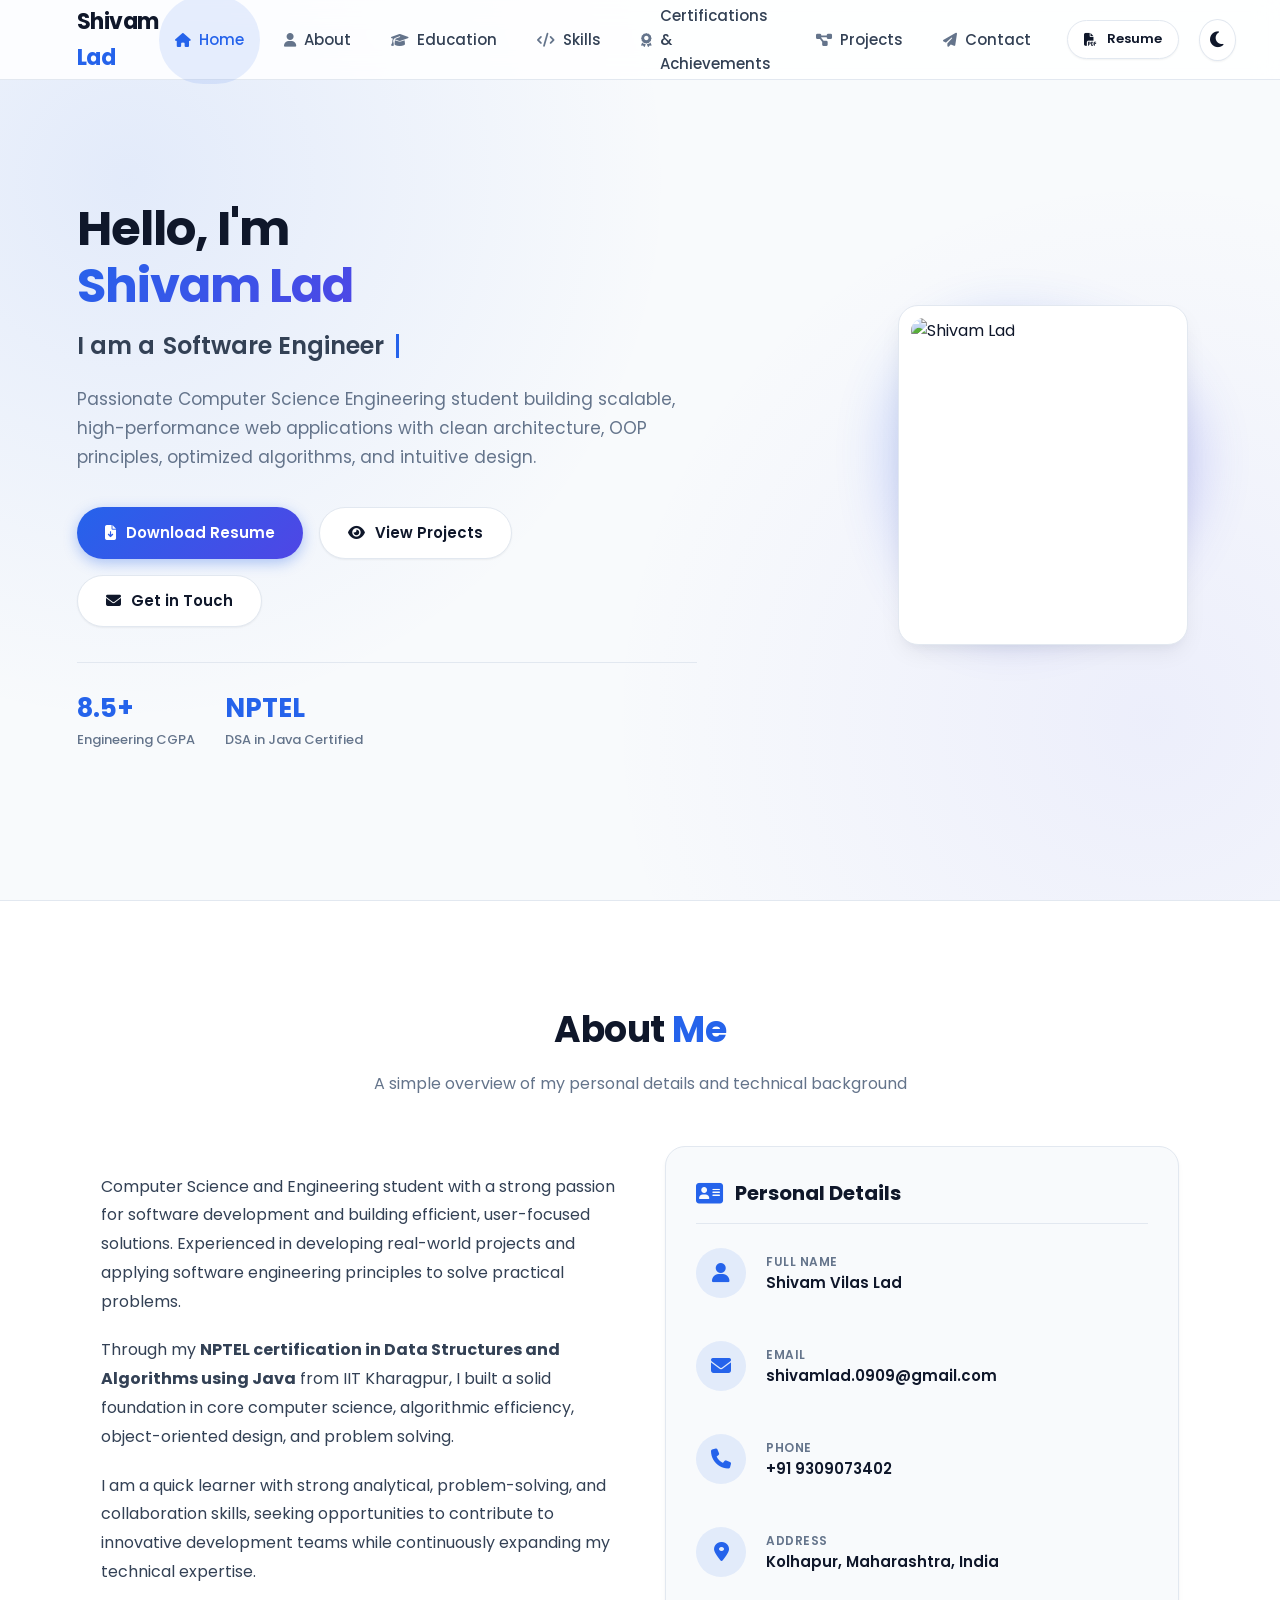
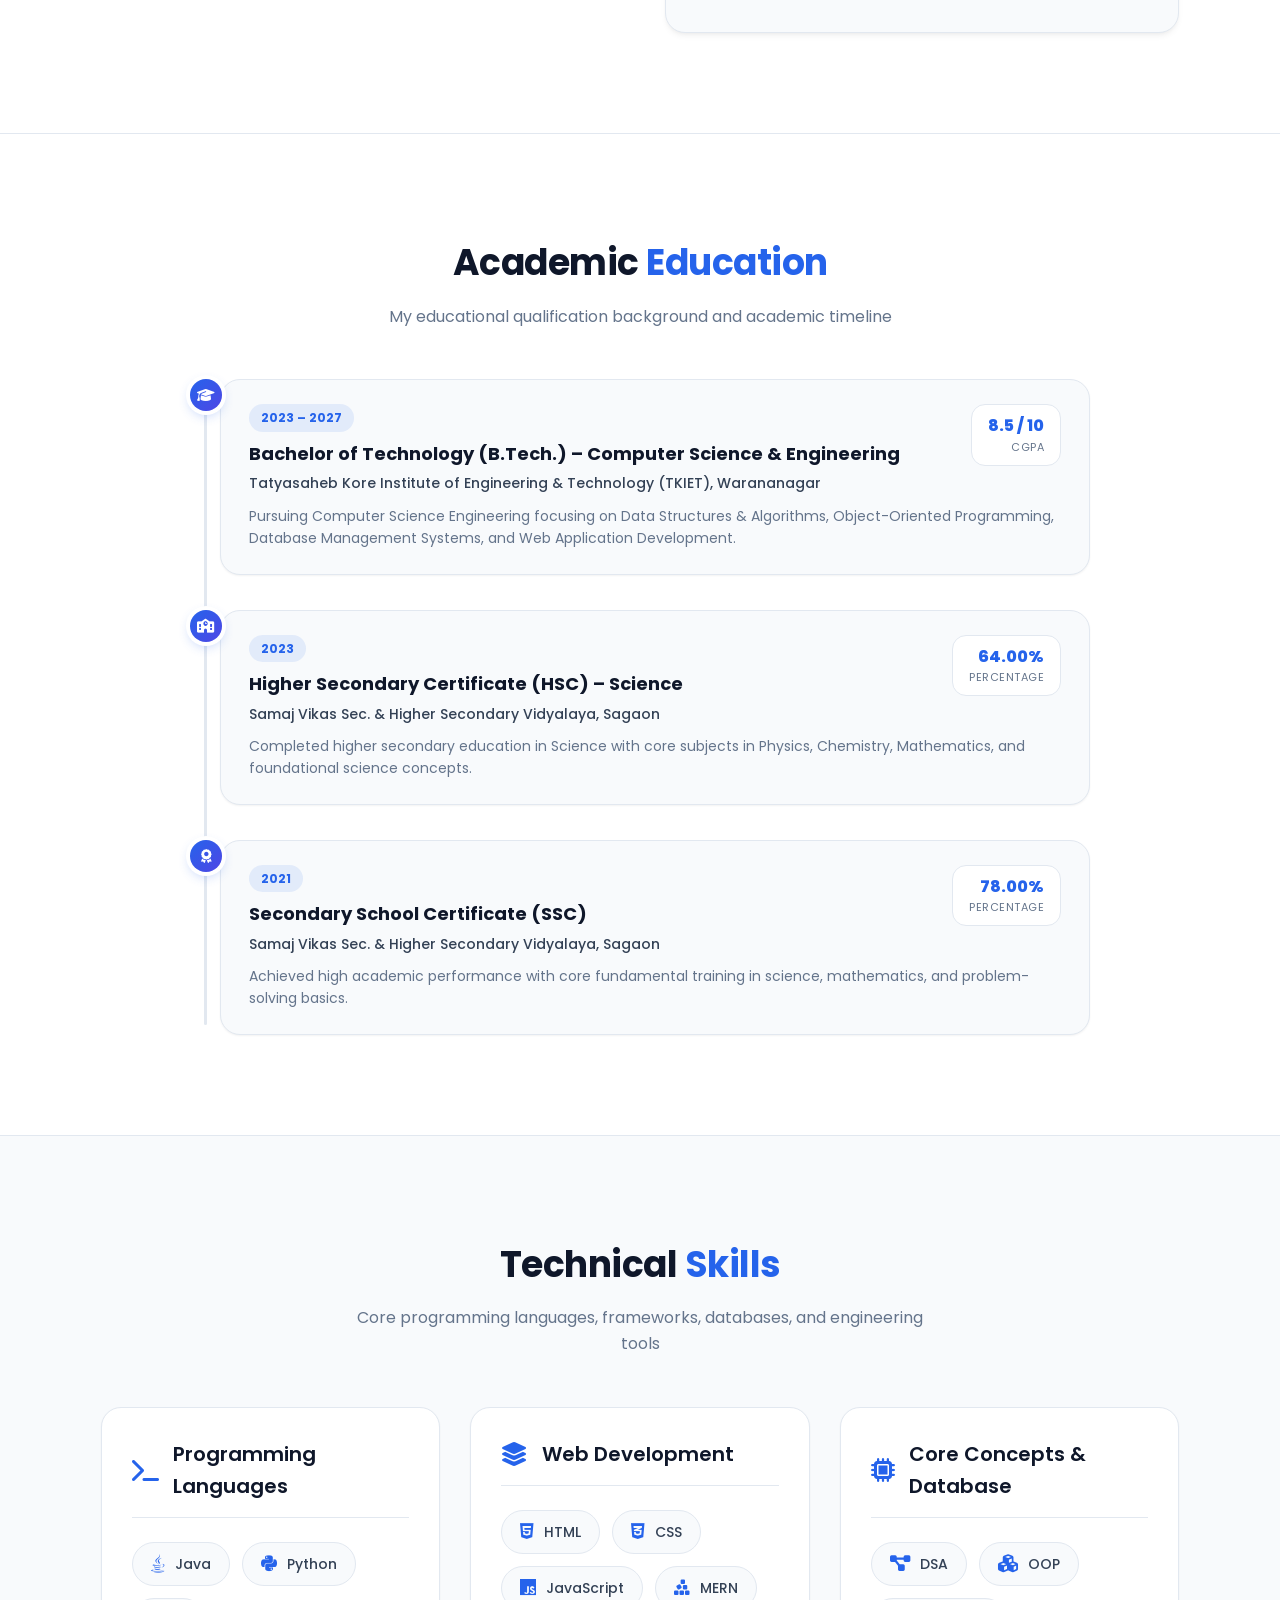
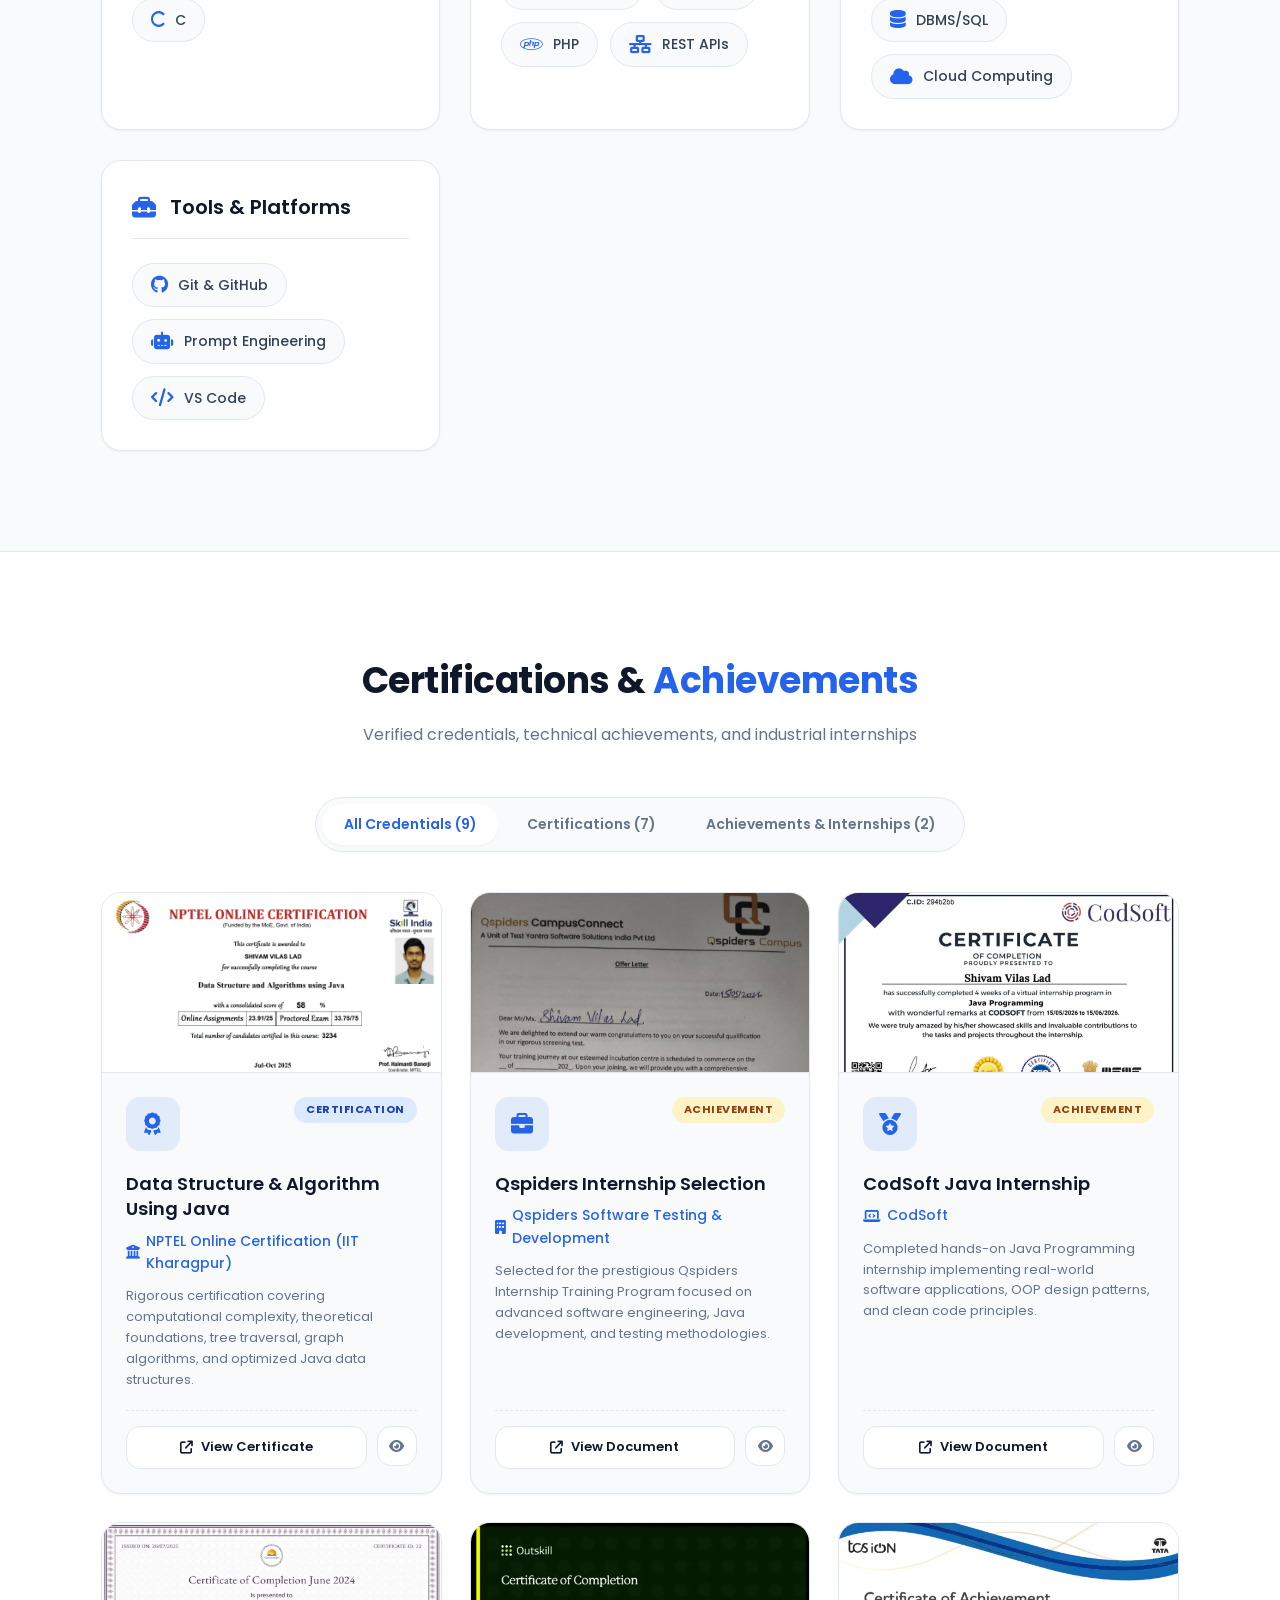
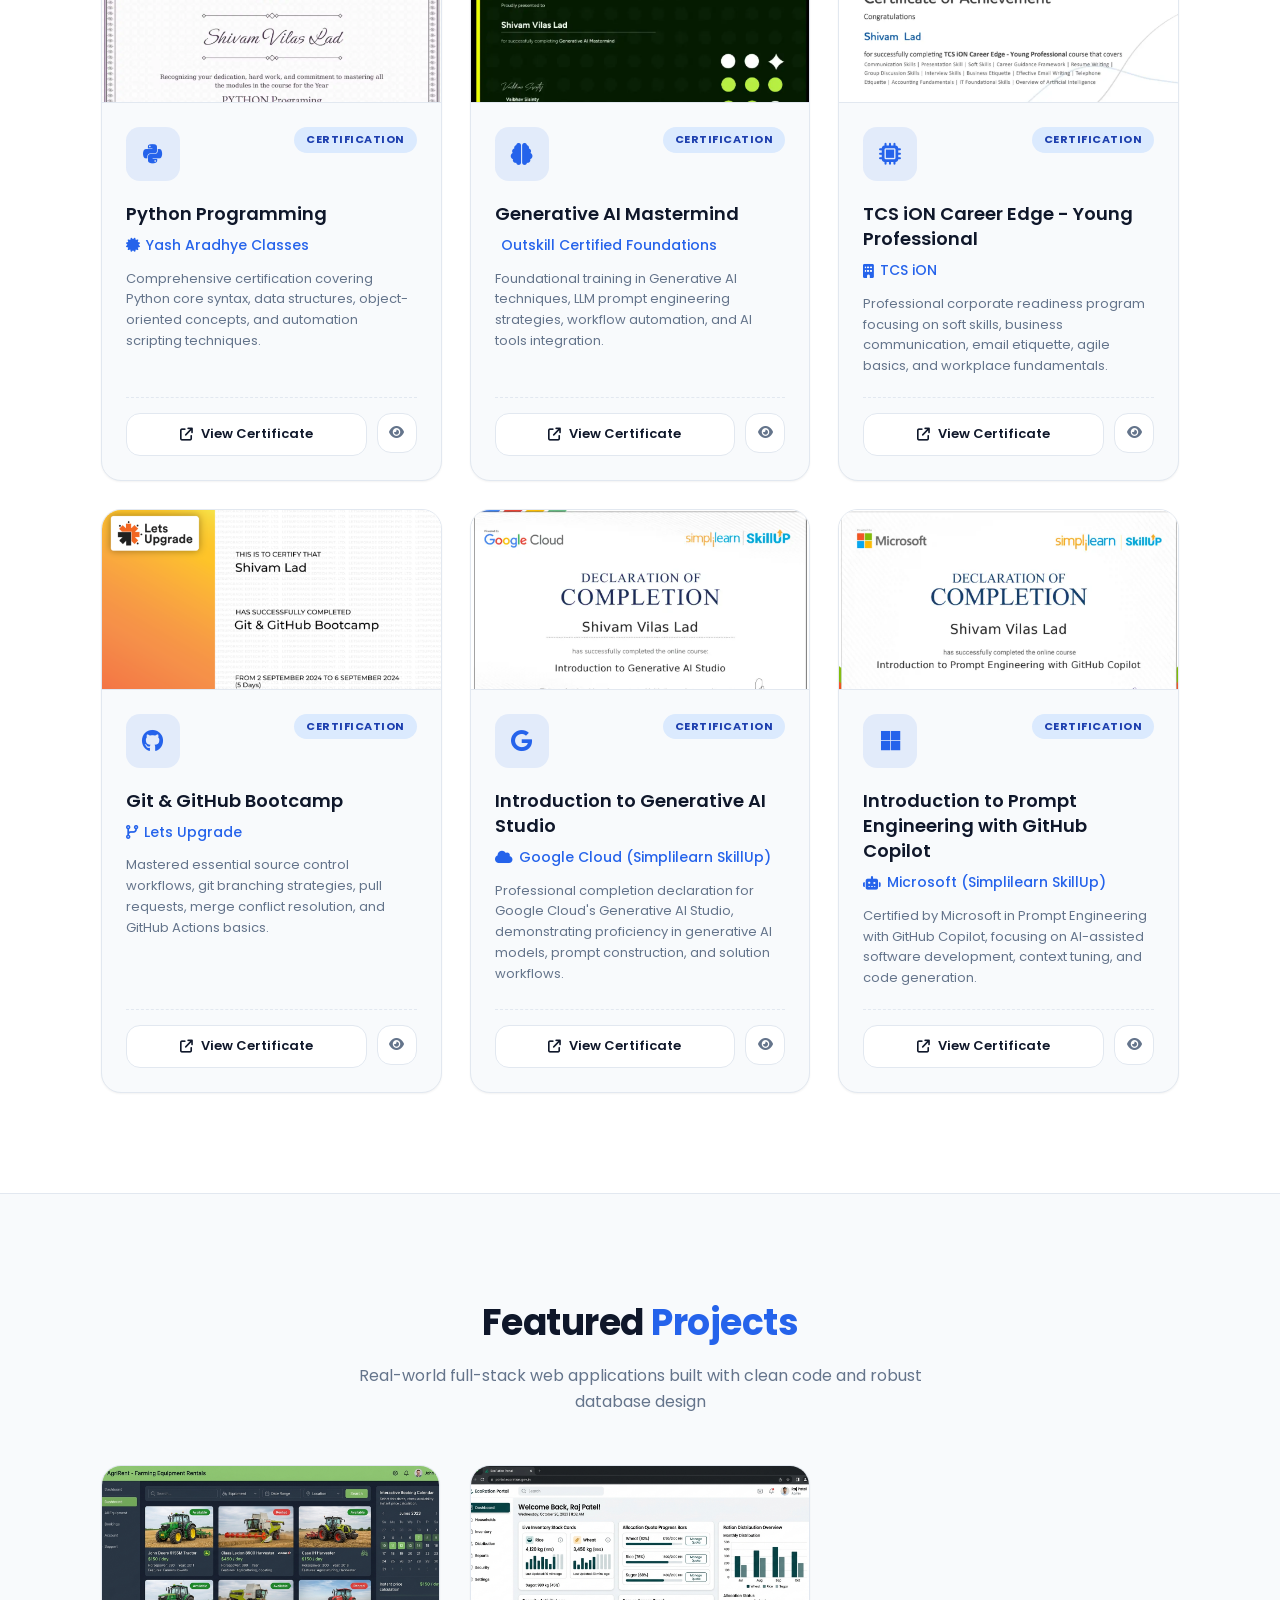
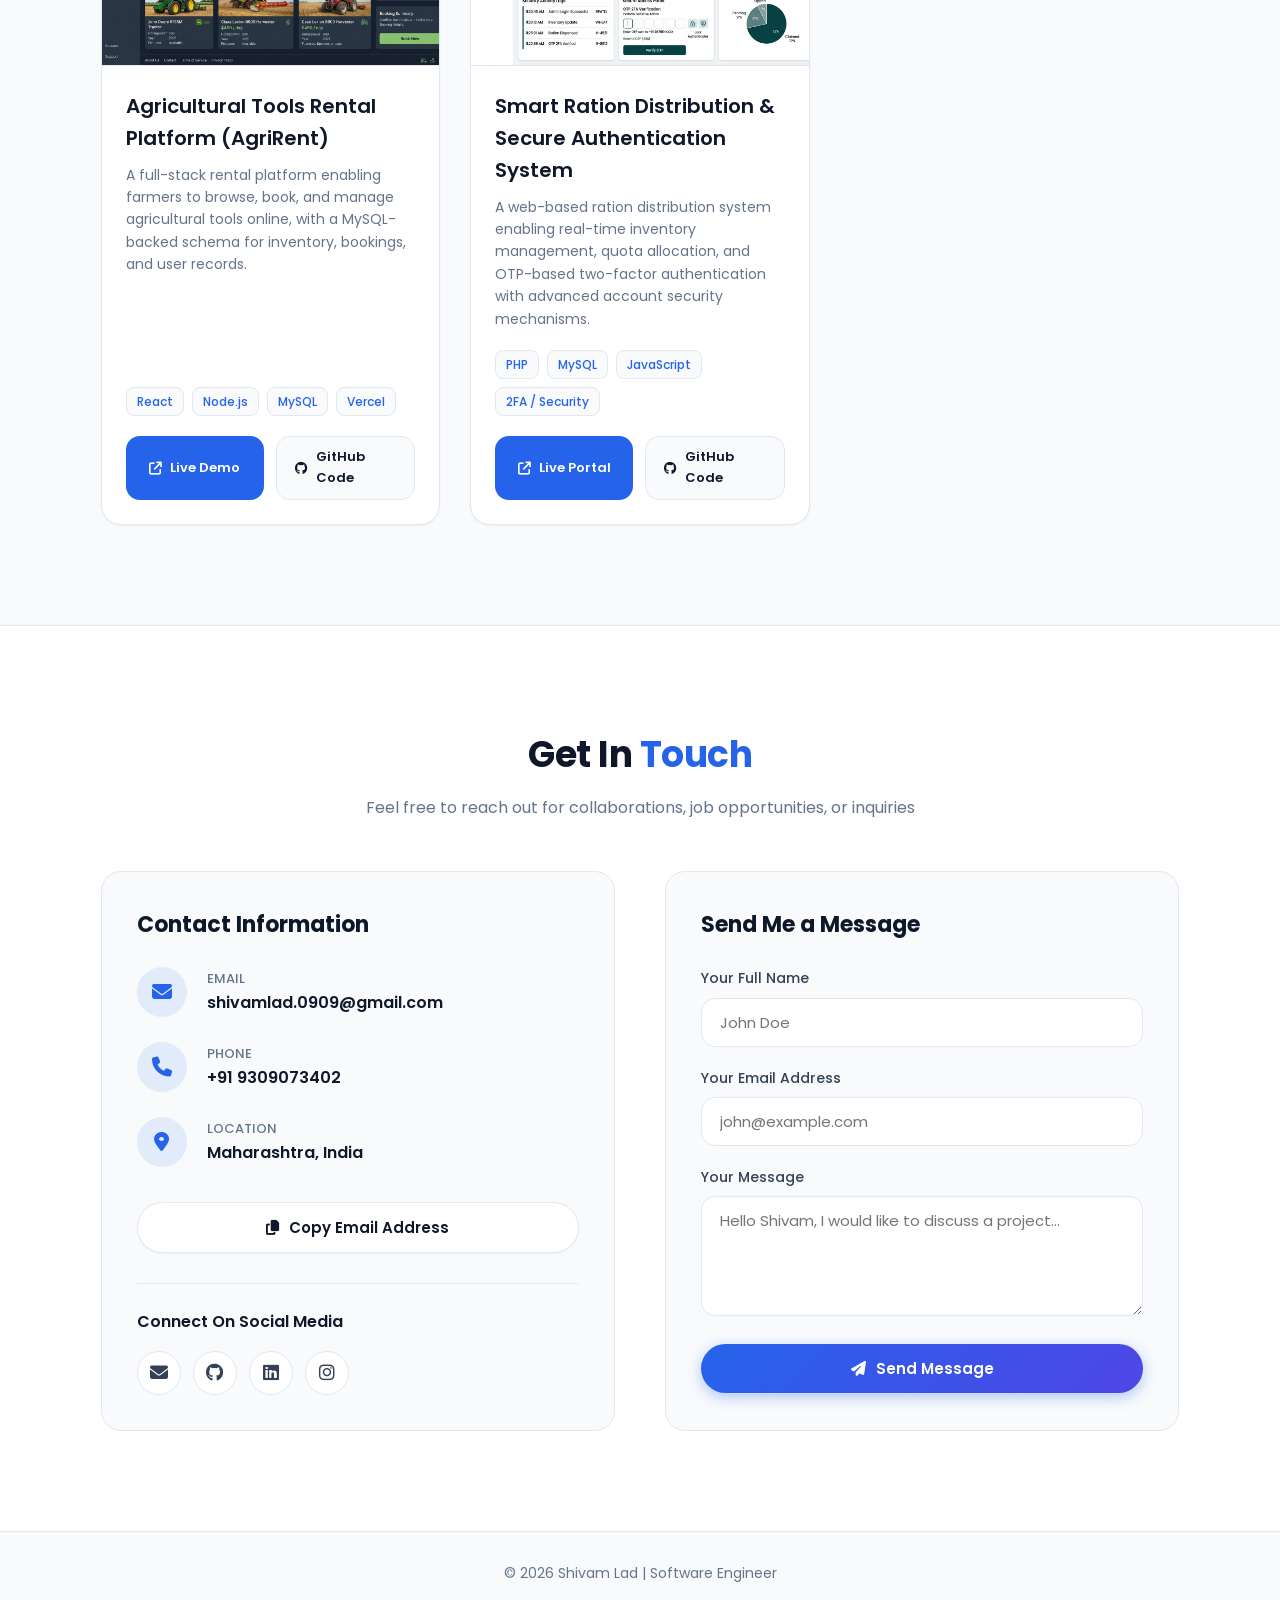
==== commit adc03354: "change footer" ====
--- a/index.html
+++ b/index.html
@@ -832,7 +832,7 @@
     <!-- Footer -->
     <footer>
         <div class="container">
-            <p>© 2026 Shivam Lad | Engineered with passion using HTML, CSS & JavaScript.</p>
+            <p>© 2026 Shivam Lad | Software Engineer</p>
         </div>
     </footer>
 
